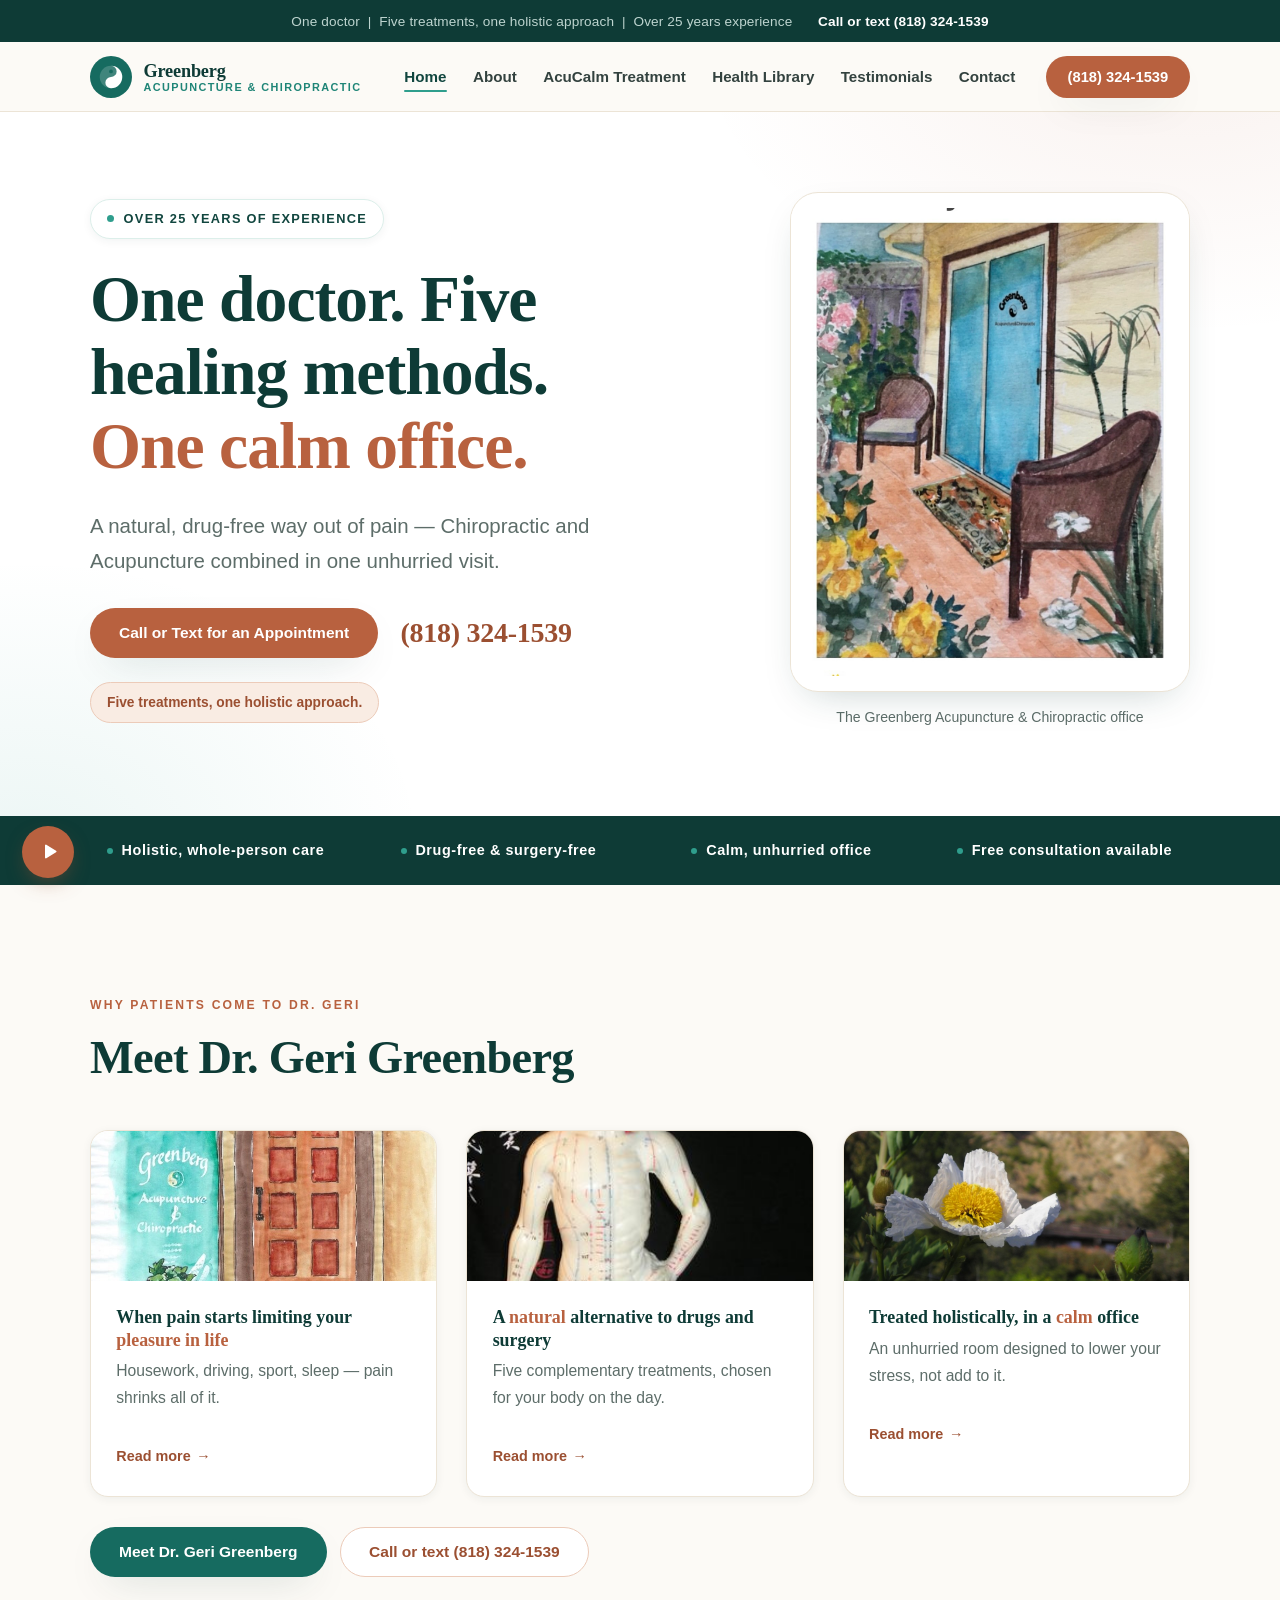
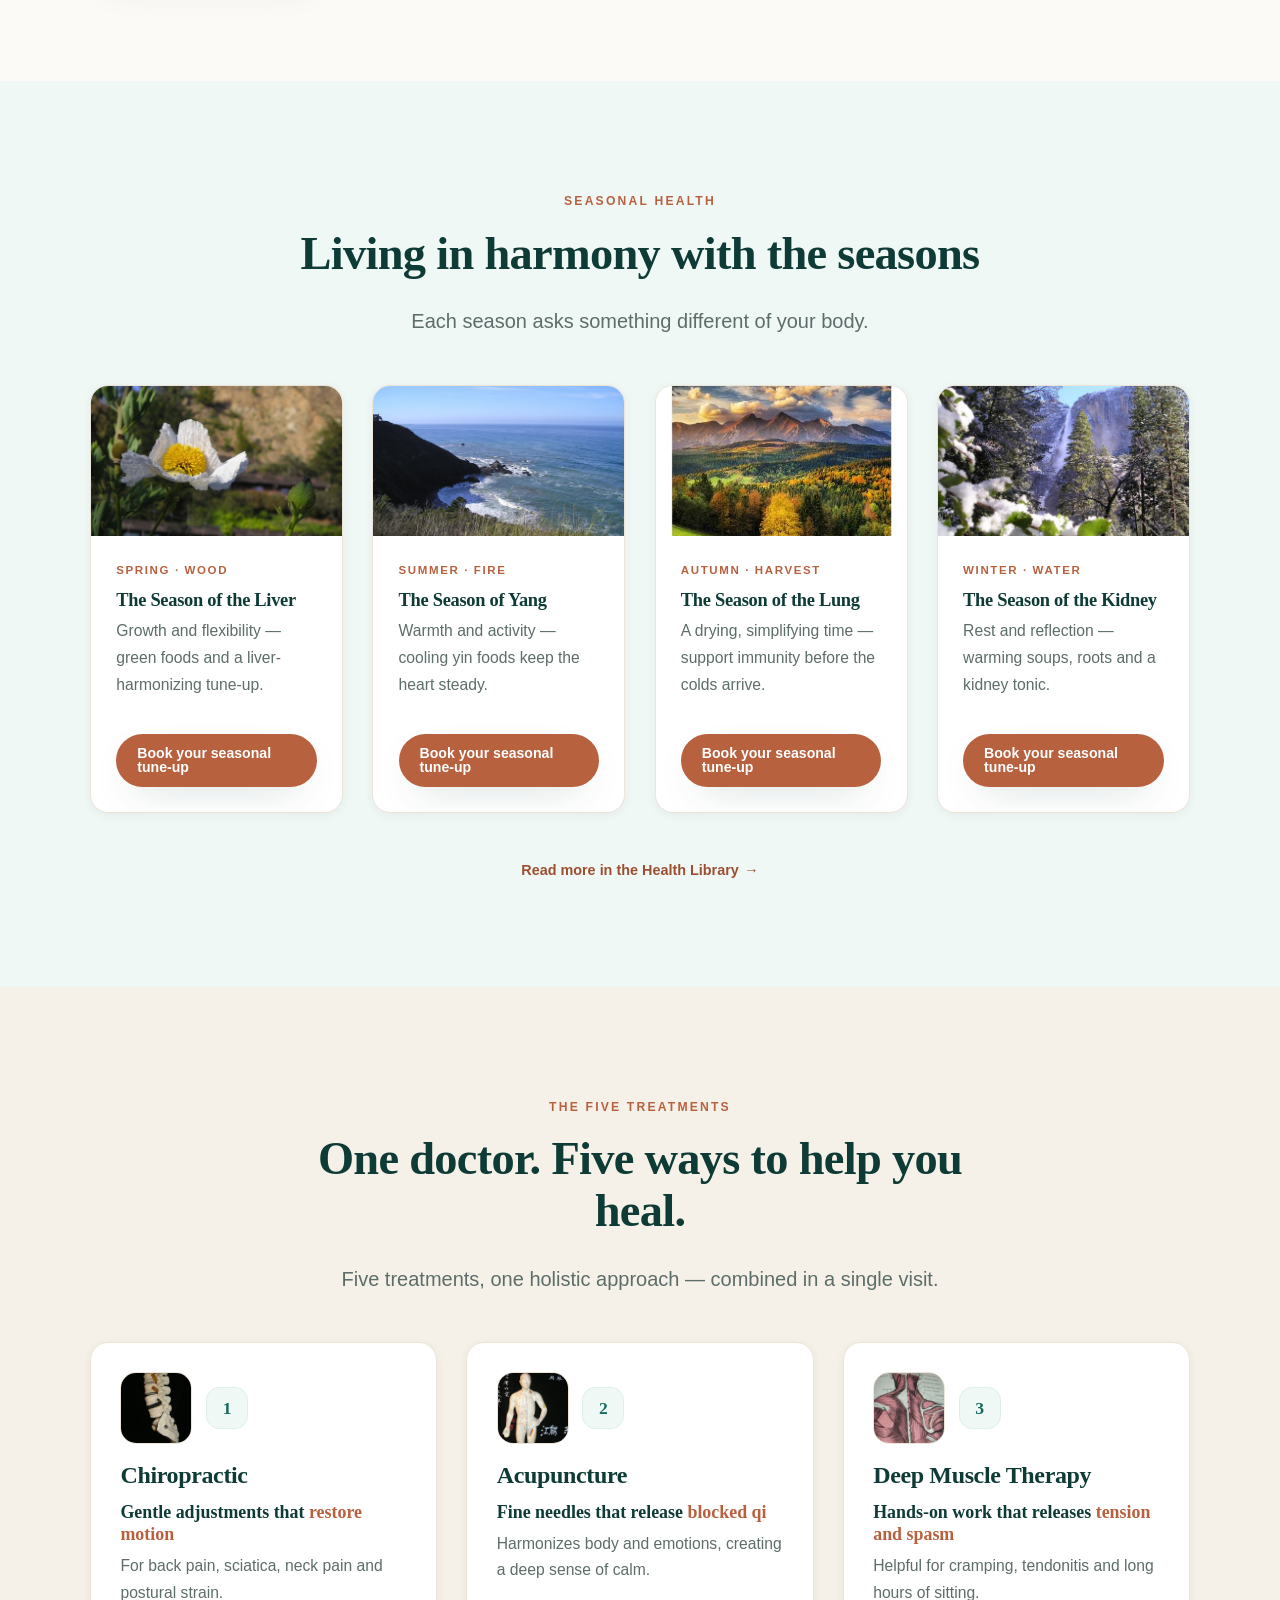
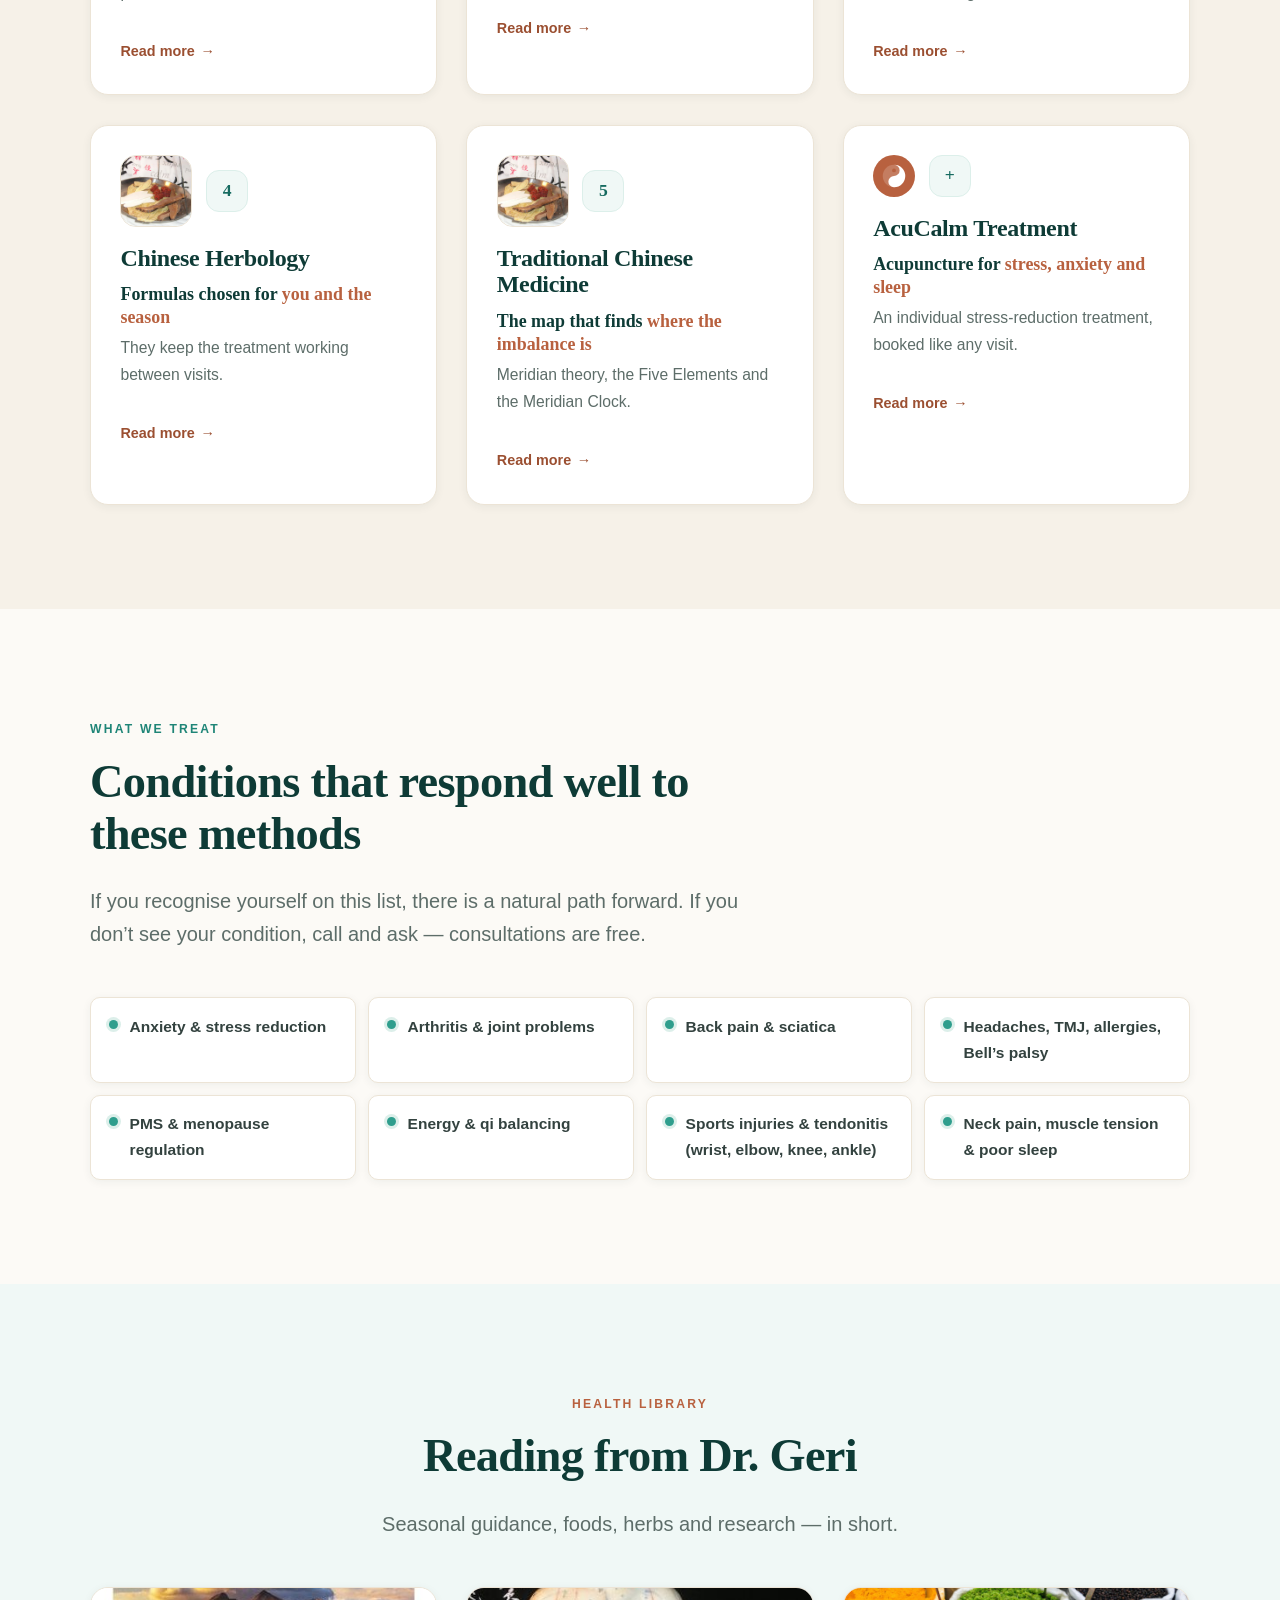
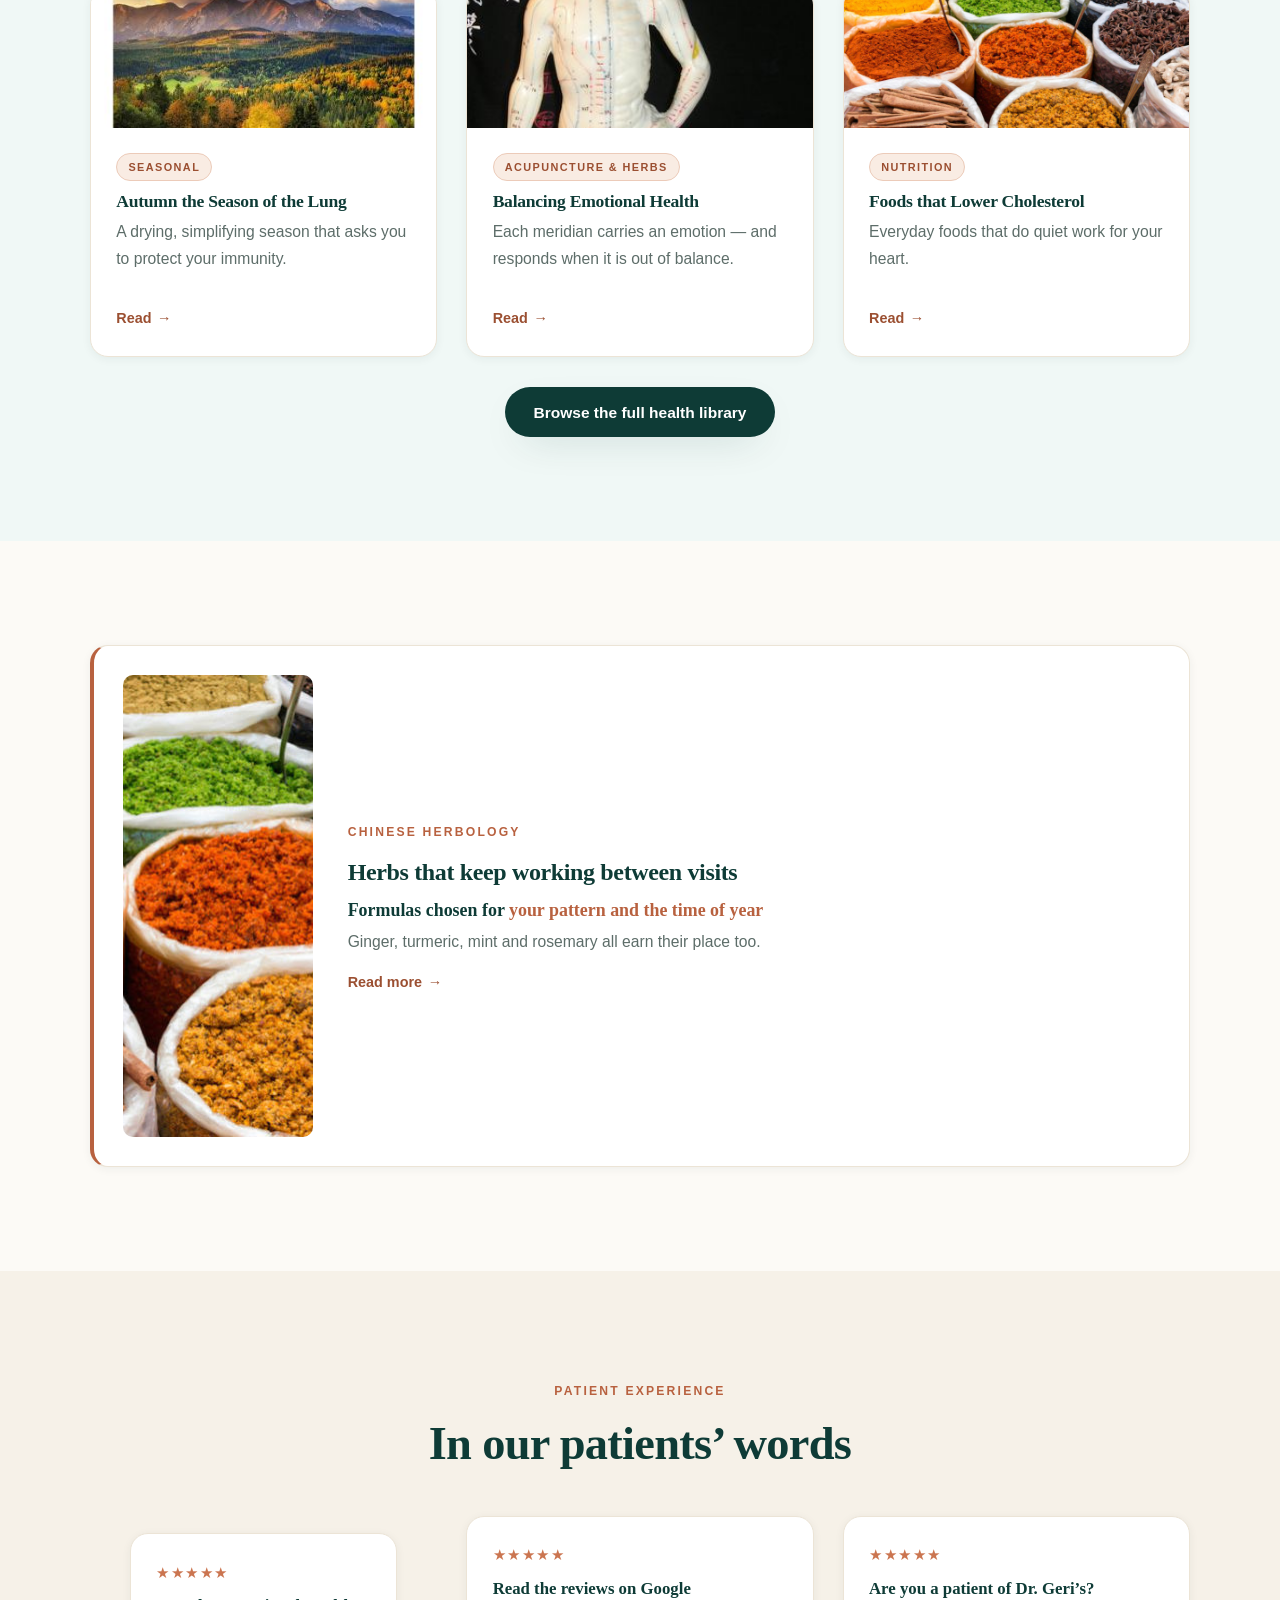
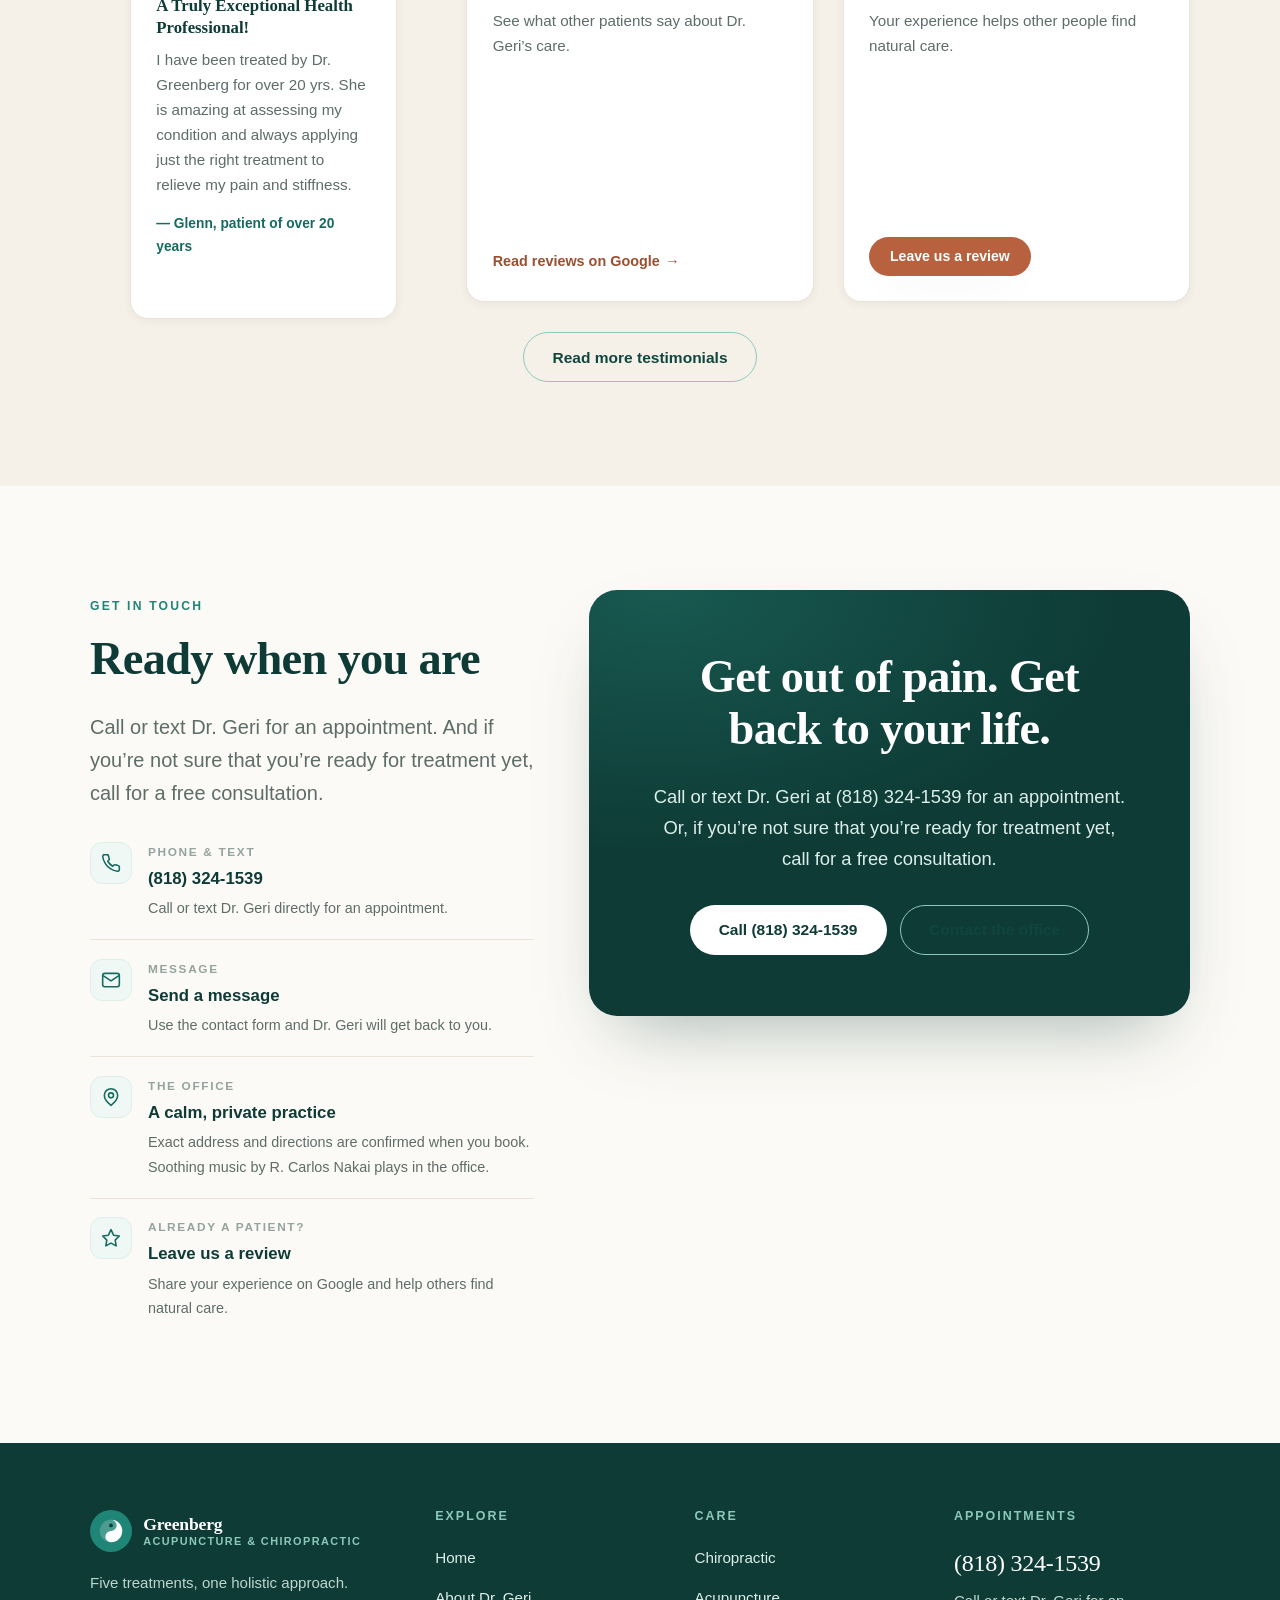
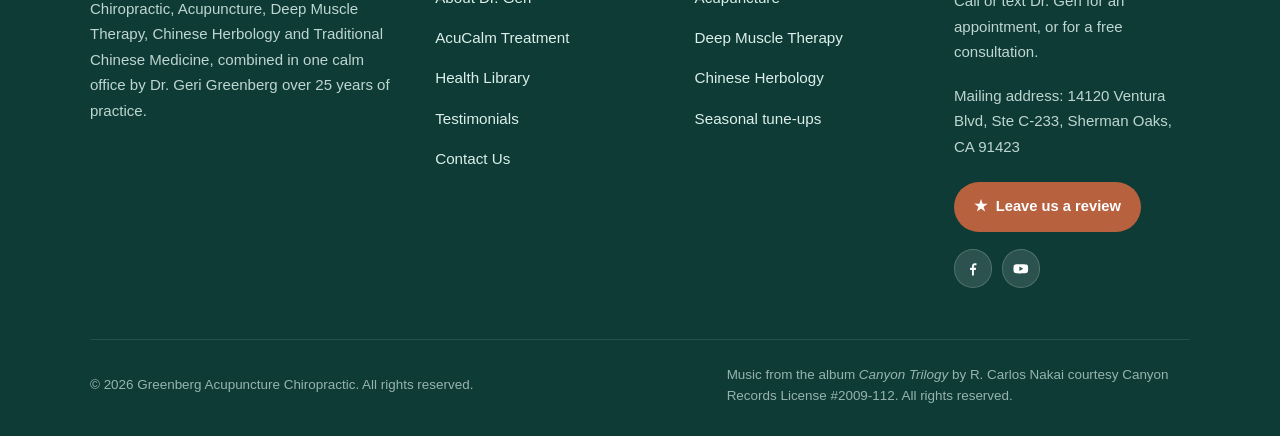
==== index.html @ bf2e4d52 "edit: Make exactly these changes and nothing else. 1. Health Library page and - Health Library: remo" ====
<!DOCTYPE html>
<html lang="en">
<head>
<meta charset="utf-8">
<meta name="viewport" content="width=device-width, initial-scale=1">
<title>Greenberg Acupuncture Chiropractic | Dr. Geri Greenberg — Five Treatments, One Holistic Approach</title>
<meta name="description" content="One doctor. Five healing methods. One calm office. Dr. Geri Greenberg combines Chiropractic, Acupuncture, Deep Muscle Therapy, Chinese Herbology and Traditional Chinese Medicine. Call or text (818) 324-1539.">
<meta name="keywords" content="acupuncture, chiropractic, Chinese herbology, deep muscle therapy, traditional Chinese medicine, back pain, sciatica, stress reduction, Dr. Geri Greenberg">
<meta name="author" content="Greenberg Acupuncture Chiropractic">
<meta name="theme-color" content="#0e3b36">
<link rel="canonical" href="/">
<meta property="og:type" content="website">
<meta property="og:site_name" content="Greenberg Acupuncture Chiropractic">
<meta property="og:title" content="Greenberg Acupuncture Chiropractic | Five Treatments, One Holistic Approach">
<meta property="og:description" content="A natural, holistic path out of pain. Chiropractic, Acupuncture, Deep Muscle Therapy, Chinese Herbology and Traditional Chinese Medicine with Dr. Geri Greenberg.">
<meta property="og:image" content="/images/source/02-image3.jpg">
<meta property="og:url" content="/">
<meta name="twitter:card" content="summary_large_image">
<meta name="twitter:title" content="Greenberg Acupuncture Chiropractic | Five Treatments, One Holistic Approach">
<meta name="twitter:description" content="A natural, holistic path out of pain with Dr. Geri Greenberg. Over 25 years of experience.">
<meta name="twitter:image" content="/images/source/02-image3.jpg">
<link rel="icon" href="/favicon.svg" type="image/svg+xml">
<link rel="apple-touch-icon" href="/favicon.svg">
<link rel="stylesheet" href="/assets/css/styles.css">
<noscript><style>.reveal{opacity:1;transform:none}</style></noscript>
<script type="application/ld+json">
{
  "@context": "https://schema.org",
  "@type": "MedicalBusiness",
  "name": "Greenberg Acupuncture Chiropractic",
  "description": "One doctor. Five healing methods. One calm office. Five treatments, one holistic approach, over 25 years of experience: Chiropractic, Acupuncture, Deep Muscle Therapy, Chinese Herbology and Traditional Chinese Medicine.",
  "url": "/",
  "telephone": "+1-818-324-1539",
  "image": "/images/source/02-image3.jpg",
  "address": {
    "@type": "PostalAddress",
    "name": "Mailing address",
    "streetAddress": "14120 Ventura Blvd, Ste C-233",
    "addressLocality": "Sherman Oaks",
    "addressRegion": "CA",
    "postalCode": "91423",
    "addressCountry": "US"
  },
  "founder": {
    "@type": "Person",
    "name": "Dr. Geri Greenberg"
  },
  "medicalSpecialty": ["Chiropractic", "Acupuncture", "Traditional Chinese Medicine"]
}
</script>
</head>
<body>
<a class="skip-link" href="#main">Skip to main content</a>

<div class="topbar">
  <div class="wrap">
    <span>One doctor &nbsp;|&nbsp; Five treatments, one holistic approach &nbsp;|&nbsp; Over 25 years experience</span>
    <a href="tel:+18183241539">Call or text (818) 324-1539</a>
  </div>
</div>

<header class="site-header">
  <div class="wrap header-inner">
    <a class="brand" href="/">
      <span class="brand__mark" aria-hidden="true">
        <svg viewBox="0 0 64 64" fill="none"><circle cx="32" cy="32" r="30" fill="currentColor" opacity=".18"/><path d="M32 2a30 30 0 0 1 0 60 15 15 0 0 1 0-30 15 15 0 0 0 0-30z" fill="currentColor"/><circle cx="32" cy="17" r="5" fill="#166b60"/><circle cx="32" cy="47" r="5" fill="currentColor"/></svg>
      </span>
      <span class="brand__text">
        <span class="brand__name">Greenberg</span>
        <span class="brand__tag">Acupuncture &amp; Chiropractic</span>
      </span>
    </a>

    <button class="nav-toggle" type="button" aria-expanded="false" aria-controls="site-nav" aria-label="Toggle navigation menu">
      <span></span>
    </button>

    <nav class="nav" id="site-nav" aria-label="Main">
      <ul class="nav__list">
        <li><a href="/" aria-current="page">Home</a></li>
        <li><a href="/about/">About</a></li>
        <li><a href="/acucalm/">AcuCalm Treatment</a></li>
        <li><a href="/health-library/">Health Library</a></li>
        <li><a href="/testimonials/">Testimonials</a></li>
        <li><a href="/contact/">Contact</a></li>
      </ul>
      <a class="btn btn--rust nav__cta" href="tel:+18183241539">(818) 324-1539</a>
    </nav>
  </div>
</header>

<main id="main">

  <!-- ============ HERO ============ -->
  <section class="hero">
    <div class="wrap hero__grid">
      <div class="hero__content">
        <span class="hero__pill">Over 25 years of experience</span>
        <h1 class="hero__title">
          One doctor. Five healing methods.
          <span class="accent">One calm office.</span>
        </h1>
        <p class="hero__lede">
          A natural, drug-free way out of pain &mdash; Chiropractic and Acupuncture combined in
          one unhurried visit.
        </p>
        <div class="hero__actions">
          <a class="btn btn--rust" href="tel:+18183241539">Call or Text for an Appointment</a>
          <a class="hero__phone" href="tel:+18183241539">(818) 324-1539</a>
        </div>
        <p class="hero__tag">Five treatments, one holistic approach.</p>
      </div>

      <figure class="hero__media">
        <div class="hero__frame">
          <img src="/images/source/new-office-watercolor.png"
               alt="Watercolor of the Greenberg Acupuncture &amp; Chiropractic office entrance: a blue sliding door, two wicker chairs and flowers"
               width="680" height="800" fetchpriority="high">
        </div>
        <figcaption class="hero__caption">The Greenberg Acupuncture &amp; Chiropractic office</figcaption>
      </figure>
    </div>
  </section>

  <!-- ============ TRUST STRIP ============ -->
  <div class="strip">
    <div class="wrap">
      <ul class="strip__list">
        <li><span class="strip__dot" aria-hidden="true"></span><strong>Holistic,&nbsp;whole-person care</strong></li>
        <li><span class="strip__dot" aria-hidden="true"></span><strong>Drug-free &amp; surgery-free</strong></li>
        <li><span class="strip__dot" aria-hidden="true"></span><strong>Calm, unhurried office</strong></li>
        <li><span class="strip__dot" aria-hidden="true"></span><strong>Free consultation available</strong></li>
      </ul>
    </div>
  </div>

  <!-- ============ WHY / MEET DR. GERI ============ -->
  <section class="section" id="about">
    <div class="wrap">
      <div class="section-head">
        <span class="eyebrow eyebrow--rust">Why patients come to Dr.&nbsp;Geri</span>
        <h2>Meet Dr. Geri Greenberg</h2>
      </div>

      <div class="grid grid--3">
        <article class="card card--flush reveal">
          <img class="card__img" src="/images/source/02-image3.jpg"
               alt="Illustration of the Greenberg Acupuncture &amp; Chiropractic office entrance"
               width="640" height="800" loading="lazy">
          <div class="card__body">
            <span class="card__lead">When pain starts limiting your <em>pleasure in life</em></span>
            <p>Housework, driving, sport, sleep &mdash; pain shrinks all of it.</p>
            <a class="read-more" href="/about/">Read more</a>
          </div>
        </article>

        <article class="card card--flush reveal">
          <img class="card__img" src="/images/source/treatment-acupuncture.jpg"
               alt="Acupuncture model marked with meridian lines and acupuncture points"
               width="320" height="320" loading="lazy">
          <div class="card__body">
            <span class="card__lead">A <em>natural</em> alternative to drugs and surgery</span>
            <p>Five complementary treatments, chosen for your body on the day.</p>
            <a class="read-more" href="/about/">Read more</a>
          </div>
        </article>

        <article class="card card--flush reveal">
          <img class="card__img" src="/images/source/23-esalen-09-010-1024x768.jpg"
               alt="Quiet wildflower meadow, evoking the calm of Dr. Geri&rsquo;s unhurried office"
               width="1024" height="768" loading="lazy">
          <div class="card__body">
            <span class="card__lead">Treated holistically, in a <em>calm</em> office</span>
            <p>An unhurried room designed to lower your stress, not add to it.</p>
            <a class="read-more" href="/about/">Read more</a>
          </div>
        </article>
      </div>

      <div class="btn-row">
        <a class="btn btn--primary" href="/about/">Meet Dr. Geri Greenberg</a>
        <a class="btn btn--rust-ghost" href="tel:+18183241539">Call or text (818) 324-1539</a>
      </div>
    </div>
  </section>

  <!-- ============ SEASONAL HEALTH ============ -->
  <section class="section section--mint" id="seasonal">
    <div class="wrap">
      <div class="section-head section-head--center">
        <span class="eyebrow eyebrow--rust">Seasonal health</span>
        <h2>Living in harmony with the seasons</h2>
        <p class="lede">Each season asks something different of your body.</p>
      </div>

      <div class="grid grid--seasons">
        <article class="card card--flush season-card reveal">
          <img class="card__img" src="/images/source/23-esalen-09-010-1024x768.jpg"
               alt="Spring wildflower in bloom, representing the Wood element and liver meridian"
               width="1024" height="768" loading="lazy">
          <div class="card__body">
            <span class="season-tag">Spring &middot; Wood</span>
            <h3>The Season of the Liver</h3>
            <p>Growth and flexibility &mdash; green foods and a liver-harmonizing tune-up.</p>
            <a class="btn btn--rust btn--sm" href="tel:+18183241539">Book your seasonal tune-up</a>
          </div>
        </article>

        <article class="card card--flush season-card reveal">
          <img class="card__img" src="/images/source/15-p3180022-1024x768.jpg"
               alt="Sunlit Pacific coastline and cove, representing the Fire element and summer yang season"
               width="1024" height="768" loading="lazy">
          <div class="card__body">
            <span class="season-tag">Summer &middot; Fire</span>
            <h3>The Season of Yang</h3>
            <p>Warmth and activity &mdash; cooling yin foods keep the heart steady.</p>
            <a class="btn btn--rust btn--sm" href="tel:+18183241539">Book your seasonal tune-up</a>
          </div>
        </article>

        <article class="card card--flush season-card reveal">
          <img class="card__img" src="/images/source/05-autumn-pic.jpg"
               alt="Autumn hillside with golden trees below a mountain range, representing the Metal element and lung meridian"
               width="403" height="480" loading="lazy">
          <div class="card__body">
            <span class="season-tag">Autumn &middot; Harvest</span>
            <h3>The Season of the Lung</h3>
            <p>A drying, simplifying time &mdash; support immunity before the colds arrive.</p>
            <a class="btn btn--rust btn--sm" href="tel:+18183241539">Book your seasonal tune-up</a>
          </div>
        </article>

        <article class="card card--flush season-card reveal">
          <img class="card__img" src="/images/source/33-p1011155-1024x768.jpg"
               alt="Snow-covered pines and a winter waterfall, representing the Water element and kidney meridian"
               width="1024" height="768" loading="lazy">
          <div class="card__body">
            <span class="season-tag">Winter &middot; Water</span>
            <h3>The Season of the Kidney</h3>
            <p>Rest and reflection &mdash; warming soups, roots and a kidney tonic.</p>
            <a class="btn btn--rust btn--sm" href="tel:+18183241539">Book your seasonal tune-up</a>
          </div>
        </article>
      </div>

      <div class="btn-row btn-row--center">
        <a class="read-more" href="/health-library/?category=seasonal">Read more in the Health Library</a>
      </div>
    </div>
  </section>

  <!-- ============ SERVICES ============ -->
  <section class="section section--sand" id="services">
    <div class="wrap">
      <div class="section-head section-head--center">
        <span class="eyebrow eyebrow--rust">The five treatments</span>
        <h2>One doctor. Five ways to help you heal.</h2>
        <p class="lede">Five treatments, one holistic approach &mdash; combined in a single visit.</p>
      </div>

      <div class="grid grid--3">
        <article class="card reveal">
          <div class="card__top">
            <img class="card__thumb" src="/images/source/treatment-chiropractic.jpg"
                 alt="Model of the lumbar spine showing vertebrae and discs, used in Dr. Geri&rsquo;s chiropractic care"
                 width="320" height="320" loading="lazy">
            <span class="card__num" aria-hidden="true">1</span>
          </div>
          <h3>Chiropractic</h3>
          <span class="card__lead">Gentle adjustments that <em>restore motion</em></span>
          <p>For back pain, sciatica, neck pain and postural strain.</p>
          <a class="read-more" href="/about/">Read more</a>
        </article>

        <article class="card reveal">
          <div class="card__top">
            <img class="card__thumb" src="/images/source/treatment-acupuncture.jpg"
                 alt="Acupuncture model marked with meridian lines and acupuncture points"
                 width="320" height="320" loading="lazy">
            <span class="card__num" aria-hidden="true">2</span>
          </div>
          <h3>Acupuncture</h3>
          <span class="card__lead">Fine needles that release <em>blocked qi</em></span>
          <p>Harmonizes body and emotions, creating a deep sense of calm.</p>
          <a class="read-more" href="/about/">Read more</a>
        </article>

        <article class="card reveal">
          <div class="card__top">
            <img class="card__thumb" src="/images/source/treatment-deep-muscle-therapy.jpg"
                 alt="Anatomical chart of the trapezius and upper back muscles worked on in acupressure and deep muscle therapy"
                 width="320" height="320" loading="lazy">
            <span class="card__num" aria-hidden="true">3</span>
          </div>
          <h3>Deep Muscle Therapy</h3>
          <span class="card__lead">Hands-on work that releases <em>tension and spasm</em></span>
          <p>Helpful for cramping, tendonitis and long hours of sitting.</p>
          <a class="read-more" href="/about/">Read more</a>
        </article>

        <article class="card reveal">
          <div class="card__top">
            <img class="card__thumb" src="/images/source/treatment-chinese-medicine-herbology.jpg"
                 alt="Dried Chinese herbs and berries weighed on a brass scale pan for a herbal formula"
                 width="320" height="320" loading="lazy">
            <span class="card__num" aria-hidden="true">4</span>
          </div>
          <h3>Chinese Herbology</h3>
          <span class="card__lead">Formulas chosen for <em>you and the season</em></span>
          <p>They keep the treatment working between visits.</p>
          <a class="read-more" href="/about/">Read more</a>
        </article>

        <article class="card reveal">
          <div class="card__top">
            <img class="card__thumb" src="/images/source/treatment-chinese-medicine-herbology.jpg"
                 alt="Dried Chinese herbs and berries on a brass scale pan, used in Traditional Chinese Medicine"
                 width="320" height="320" loading="lazy">
            <span class="card__num" aria-hidden="true">5</span>
          </div>
          <h3>Traditional Chinese Medicine</h3>
          <span class="card__lead">The map that finds <em>where the imbalance is</em></span>
          <p>Meridian theory, the Five Elements and the Meridian Clock.</p>
          <a class="read-more" href="/about/">Read more</a>
        </article>

        <article class="card reveal">
          <div class="card__top">
            <span class="brand__mark" aria-hidden="true" style="background:var(--rust-600);">
              <svg viewBox="0 0 64 64" fill="none"><circle cx="32" cy="32" r="30" fill="currentColor" opacity=".18"/><path d="M32 2a30 30 0 0 1 0 60 15 15 0 0 1 0-30 15 15 0 0 0 0-30z" fill="currentColor"/><circle cx="32" cy="17" r="5" fill="#b8613f"/><circle cx="32" cy="47" r="5" fill="currentColor"/></svg>
            </span>
            <span class="card__num" aria-hidden="true">+</span>
          </div>
          <h3>AcuCalm Treatment</h3>
          <span class="card__lead">Acupuncture for <em>stress, anxiety and sleep</em></span>
          <p>An individual stress-reduction treatment, booked like any visit.</p>
          <a class="read-more" href="/acucalm/">Read more</a>
        </article>
      </div>
    </div>
  </section>

  <!-- ============ CONDITIONS ============ -->
  <section class="section" id="conditions">
    <div class="wrap">
      <div class="section-head">
        <span class="eyebrow">What we treat</span>
        <h2>Conditions that respond well to these methods</h2>
        <p class="lede">
          If you recognise yourself on this list, there is a natural path forward. If you don&rsquo;t
          see your condition, call and ask &mdash; consultations are free.
        </p>
      </div>

      <ul class="chips reveal">
        <li>Anxiety &amp; stress reduction</li>
        <li>Arthritis &amp; joint problems</li>
        <li>Back pain &amp; sciatica</li>
        <li>Headaches, TMJ, allergies, Bell&rsquo;s palsy</li>
        <li>PMS &amp; menopause regulation</li>
        <li>Energy &amp; qi balancing</li>
        <li>Sports injuries &amp; tendonitis (wrist, elbow, knee, ankle)</li>
        <li>Neck pain, muscle tension &amp; poor sleep</li>
      </ul>
    </div>
  </section>

  <!-- ============ HEALTH LIBRARY PREVIEW ============ -->
  <section class="section section--mint" id="health-library">
    <div class="wrap">
      <div class="section-head section-head--center">
        <span class="eyebrow eyebrow--rust">Health Library</span>
        <h2>Reading from Dr. Geri</h2>
        <p class="lede">Seasonal guidance, foods, herbs and research &mdash; in short.</p>
      </div>

      <div class="grid lib-grid">
        <article class="card card--flush lib-card reveal">
          <img class="card__img" src="/images/source/05-autumn-pic.jpg"
               alt="Autumn hillside with golden trees, illustrating the lung season article"
               width="403" height="480" loading="lazy">
          <div class="card__body">
            <span class="lib-tag">Seasonal</span>
            <h3>Autumn the Season of the Lung</h3>
            <p>A drying, simplifying season that asks you to protect your immunity.</p>
            <div class="lib-card__foot">
              <a class="read-more" style="margin-top:0;"
                 href="/health-library/#autumn-the-season-of-the-lung">Read</a>
            </div>
          </div>
        </article>

        <article class="card card--flush lib-card reveal">
          <img class="card__img" src="/images/source/treatment-acupuncture.jpg"
               alt="Acupuncture model marked with meridian lines and points"
               width="320" height="320" loading="lazy">
          <div class="card__body">
            <span class="lib-tag">Acupuncture &amp; herbs</span>
            <h3>Balancing Emotional Health</h3>
            <p>Each meridian carries an emotion &mdash; and responds when it is out of balance.</p>
            <div class="lib-card__foot">
              <a class="read-more" style="margin-top:0;"
                 href="/health-library/#balancing-emotional-health">Read</a>
            </div>
          </div>
        </article>

        <article class="card card--flush lib-card reveal">
          <img class="card__img" src="/images/source/30-16-herbs-spices.jpg"
               alt="Open sacks of turmeric, cinnamon, star anise and other herbs and spices"
               width="770" height="462" loading="lazy">
          <div class="card__body">
            <span class="lib-tag">Nutrition</span>
            <h3>Foods that Lower Cholesterol</h3>
            <p>Everyday foods that do quiet work for your heart.</p>
            <div class="lib-card__foot">
              <a class="read-more" style="margin-top:0;"
                 href="/health-library/#foods-that-lower-cholesterol">Read</a>
            </div>
          </div>
        </article>
      </div>

      <div class="btn-row btn-row--center">
        <a class="btn btn--deep" href="/health-library/">Browse the full health library</a>
      </div>
    </div>
  </section>

  <!-- ============ HERBOLOGY FEATURE ============ -->
  <section class="section">
    <div class="wrap">
      <div class="media-row reveal">
        <img class="media-row__img" src="/images/source/30-16-herbs-spices.jpg"
             alt="Open sacks of turmeric, cinnamon, star anise and other herbs and spices used in Chinese herbal formulas"
             width="770" height="462" loading="lazy">
        <div>
          <span class="eyebrow eyebrow--rust">Chinese Herbology</span>
          <h3>Herbs that keep working between visits</h3>
          <span class="card__lead">Formulas chosen for <em>your pattern and the time of year</em></span>
          <p>Ginger, turmeric, mint and rosemary all earn their place too.</p>
          <a class="read-more" href="/about/">Read more</a>
        </div>
      </div>
    </div>
  </section>

  <!-- ============ TESTIMONIAL ============ -->
  <section class="section section--sand" id="testimonial">
    <div class="wrap">
      <div class="section-head section-head--center">
        <span class="eyebrow eyebrow--rust">Patient experience</span>
        <h2>In our patients&rsquo; words</h2>
      </div>

      <div class="grid grid--3">
        <figure class="review-card reveal">
          <div class="review-card__stars" aria-label="Five star review">★★★★★</div>
          <p class="review-card__title">A Truly Exceptional Health Professional!</p>
          <blockquote>
            <p>
              I have been treated by Dr. Greenberg for over 20 yrs. She is amazing at assessing my
              condition and always applying just the right treatment to relieve my pain and stiffness.
            </p>
          </blockquote>
          <figcaption class="review-card__cite">&mdash; Glenn, patient of over 20 years</figcaption>
        </figure>

        <div class="review-card reveal">
          <div class="review-card__stars" aria-hidden="true">★★★★★</div>
          <p class="review-card__title">Read the reviews on Google</p>
          <p style="font-size:.95rem;color:var(--ink-500);">
            See what other patients say about Dr. Geri&rsquo;s care.
          </p>
          <p style="margin-top:auto;padding-top:1rem;">
            <a class="read-more" style="margin-top:0;"
               href="https://www.google.com/maps/search/?api=1&amp;query=Greenberg+Acupuncture+%26+Chiropractic+Sherman+Oaks+CA"
               target="_blank" rel="noopener">Read reviews on Google</a>
          </p>
        </div>

        <div class="review-card reveal">
          <div class="review-card__stars" aria-hidden="true">★★★★★</div>
          <p class="review-card__title">Are you a patient of Dr. Geri&rsquo;s?</p>
          <p style="font-size:.95rem;color:var(--ink-500);">
            Your experience helps other people find natural care.
          </p>
          <p style="margin-top:auto;padding-top:1rem;">
            <a class="btn btn--rust btn--sm"
               href="https://www.google.com/maps/search/?api=1&amp;query=Greenberg+Acupuncture+%26+Chiropractic+Sherman+Oaks+CA"
               target="_blank" rel="noopener">Leave us a review</a>
          </p>
        </div>
      </div>

      <div class="btn-row btn-row--center">
        <a class="btn btn--ghost" href="/testimonials/">Read more testimonials</a>
      </div>
    </div>
  </section>

  <!-- ============ CONTACT / CTA ============ -->
  <section class="section" id="contact">
    <div class="wrap">
      <div class="contact-grid">
        <div class="reveal">
          <span class="eyebrow">Get in touch</span>
          <h2>Ready when you are</h2>
          <p class="lede">
            Call or text Dr. Geri for an appointment. And if you&rsquo;re not sure that you&rsquo;re
            ready for treatment yet, call for a free consultation.
          </p>

          <ul class="info-list" style="margin-top:2rem;">
            <li>
              <span class="info-list__icon" aria-hidden="true">
                <svg viewBox="0 0 24 24" fill="none" stroke="currentColor" stroke-width="1.9" stroke-linecap="round" stroke-linejoin="round"><path d="M22 16.9v3a2 2 0 0 1-2.2 2 19.8 19.8 0 0 1-8.6-3.1 19.5 19.5 0 0 1-6-6A19.8 19.8 0 0 1 2.1 4.2 2 2 0 0 1 4.1 2h3a2 2 0 0 1 2 1.7c.1 1 .4 1.9.7 2.8a2 2 0 0 1-.5 2.1L8.1 9.9a16 16 0 0 0 6 6l1.3-1.3a2 2 0 0 1 2.1-.4c.9.3 1.8.6 2.8.7a2 2 0 0 1 1.7 2z"/></svg>
              </span>
              <div>
                <div class="info-list__label">Phone &amp; text</div>
                <div class="info-list__value"><a href="tel:+18183241539">(818) 324-1539</a></div>
                <div class="info-list__note">Call or text Dr. Geri directly for an appointment.</div>
              </div>
            </li>
            <li>
              <span class="info-list__icon" aria-hidden="true">
                <svg viewBox="0 0 24 24" fill="none" stroke="currentColor" stroke-width="1.9" stroke-linecap="round" stroke-linejoin="round"><rect x="2" y="4" width="20" height="16" rx="2.5"/><path d="m3 7 9 6 9-6"/></svg>
              </span>
              <div>
                <div class="info-list__label">Message</div>
                <div class="info-list__value"><a href="/contact/">Send a message</a></div>
                <div class="info-list__note">Use the contact form and Dr. Geri will get back to you.</div>
              </div>
            </li>
            <li>
              <span class="info-list__icon" aria-hidden="true">
                <svg viewBox="0 0 24 24" fill="none" stroke="currentColor" stroke-width="1.9" stroke-linecap="round" stroke-linejoin="round"><path d="M20 10c0 6-8 12-8 12s-8-6-8-12a8 8 0 0 1 16 0z"/><circle cx="12" cy="10" r="3"/></svg>
              </span>
              <div>
                <div class="info-list__label">The office</div>
                <div class="info-list__value">A calm, private practice</div>
                <div class="info-list__note">Exact address and directions are confirmed when you book. Soothing music by R. Carlos Nakai plays in the office.</div>
              </div>
            </li>
            <li>
              <span class="info-list__icon" aria-hidden="true">
                <svg viewBox="0 0 24 24" fill="none" stroke="currentColor" stroke-width="1.9" stroke-linecap="round" stroke-linejoin="round"><polygon points="12 2 15.1 8.6 22 9.6 17 14.5 18.2 21.5 12 18.2 5.8 21.5 7 14.5 2 9.6 8.9 8.6 12 2"/></svg>
              </span>
              <div>
                <div class="info-list__label">Already a patient?</div>
                <div class="info-list__value">
                  <a href="https://www.google.com/maps/search/?api=1&amp;query=Greenberg+Acupuncture+%26+Chiropractic+Sherman+Oaks+CA"
                     target="_blank" rel="noopener">Leave us a review</a>
                </div>
                <div class="info-list__note">Share your experience on Google and help others find natural care.</div>
              </div>
            </li>
          </ul>
        </div>

        <div class="reveal">
          <div class="cta-band">
            <h2>Get out of pain. Get back to your life.</h2>
            <p>
              Call or text Dr. Geri at (818) 324-1539 for an appointment. Or, if you&rsquo;re not sure
              that you&rsquo;re ready for treatment yet, call for a free consultation.
            </p>
            <div class="btn-row btn-row--center">
              <a class="btn btn--light" href="tel:+18183241539">Call (818) 324-1539</a>
              <a class="btn btn--ghost" href="/contact/">Contact the office</a>
            </div>
          </div>
        </div>
      </div>
    </div>
  </section>

</main>

<footer class="site-footer">
  <div class="wrap">
    <div class="footer-grid">
      <div>
        <a class="footer-brand" href="/">
          <span class="brand__mark" aria-hidden="true">
            <svg viewBox="0 0 64 64" fill="none"><circle cx="32" cy="32" r="30" fill="currentColor" opacity=".2"/><path d="M32 2a30 30 0 0 1 0 60 15 15 0 0 1 0-30 15 15 0 0 0 0-30z" fill="currentColor"/><circle cx="32" cy="17" r="5" fill="#0e3b36"/><circle cx="32" cy="47" r="5" fill="currentColor"/></svg>
          </span>
          <span class="brand__text">
            <span class="brand__name">Greenberg</span>
            <span class="brand__tag">Acupuncture &amp; Chiropractic</span>
          </span>
        </a>
        <p>
          Five treatments, one holistic approach. Chiropractic, Acupuncture, Deep Muscle Therapy,
          Chinese Herbology and Traditional Chinese Medicine, combined in one calm office by
          Dr. Geri Greenberg over 25 years of practice.
        </p>
      </div>

      <div>
        <h4>Explore</h4>
        <ul>
          <li><a href="/">Home</a></li>
          <li><a href="/about/">About Dr. Geri</a></li>
          <li><a href="/acucalm/">AcuCalm Treatment</a></li>
          <li><a href="/health-library/">Health Library</a></li>
          <li><a href="/testimonials/">Testimonials</a></li>
          <li><a href="/contact/">Contact Us</a></li>
        </ul>
      </div>

      <div>
        <h4>Care</h4>
        <ul>
          <li><a href="/#services">Chiropractic</a></li>
          <li><a href="/#services">Acupuncture</a></li>
          <li><a href="/#services">Deep Muscle Therapy</a></li>
          <li><a href="/#services">Chinese Herbology</a></li>
          <li><a href="/#seasonal">Seasonal tune-ups</a></li>
        </ul>
      </div>

      <div>
        <h4>Appointments</h4>
        <a class="footer-phone" href="tel:+18183241539">(818) 324-1539</a>
        <p style="margin-bottom:1.1rem;">Call or text Dr. Geri for an appointment, or for a free consultation.</p>
        <p style="margin-bottom:1.1rem;">Mailing address: 14120 Ventura Blvd, Ste C-233, Sherman Oaks, CA 91423</p>
        <a class="footer-review" href="https://www.google.com/maps/search/?api=1&amp;query=Greenberg+Acupuncture+%26+Chiropractic+Sherman+Oaks+CA"
           target="_blank" rel="noopener">
          <span aria-hidden="true">★</span> Leave us a review
        </a>
        <div class="footer-social">
          <a href="https://www.facebook.com/AcuChiroBalance/" target="_blank" rel="noopener"
             aria-label="Greenberg Acupuncture &amp; Chiropractic on Facebook" title="Facebook">
            <svg viewBox="0 0 24 24" aria-hidden="true"><path d="M13.5 21v-7.5h2.6l.4-3h-3V8.6c0-.87.24-1.46 1.49-1.46H17V4.44c-.28-.04-1.2-.12-2.27-.12-2.25 0-3.79 1.37-3.79 3.89V10.5H8.3v3h2.64V21z"/></svg>
          </a>
          <a href="https://www.youtube.com/watch?v=cxCsjGUCjfk" target="_blank" rel="noopener"
             aria-label="Greenberg Acupuncture &amp; Chiropractic on YouTube" title="YouTube">
            <svg viewBox="0 0 24 24" aria-hidden="true"><path d="M21.6 7.9a2.5 2.5 0 0 0-1.76-1.77C18.25 5.7 12 5.7 12 5.7s-6.25 0-7.84.43A2.5 2.5 0 0 0 2.4 7.9C2 9.5 2 12 2 12s0 2.5.4 4.1a2.5 2.5 0 0 0 1.76 1.77C5.75 18.3 12 18.3 12 18.3s6.25 0 7.84-.43a2.5 2.5 0 0 0 1.76-1.77C22 14.5 22 12 22 12s0-2.5-.4-4.1zM10.1 15.02V8.98L15.3 12z"/></svg>
          </a>
        </div>
      </div>
    </div>

    <div class="footer-bottom">
      <p>&copy; <span data-year>2026</span> Greenberg Acupuncture Chiropractic. All rights reserved.</p>
      <p class="footer-credit">
        Music from the album <em>Canyon Trilogy</em> by R. Carlos Nakai courtesy Canyon Records
        License #2009-112. All rights reserved.
      </p>
    </div>
  </div>
</footer>

<!-- Background music: her own recording, looped quietly. Autoplay is attempted and
     usually blocked by the browser; the fixed button always lets visitors choose. -->
<audio id="site-music" src="/audio/canyon-trilogy.mp3" loop preload="none"></audio>
<button class="music-toggle" type="button" id="music-toggle"
        aria-pressed="false" aria-label="Play background music">
  <svg class="music-toggle__play" viewBox="0 0 24 24" fill="currentColor" aria-hidden="true"><path d="M8 5.1v13.8a1 1 0 0 0 1.52.86l11.1-6.9a1 1 0 0 0 0-1.72L9.52 4.24A1 1 0 0 0 8 5.1z"/></svg>
  <svg class="music-toggle__pause" viewBox="0 0 24 24" fill="currentColor" aria-hidden="true"><path d="M7 4h3.4v16H7zM13.6 4H17v16h-3.4z"/></svg>
</button>

<script src="/assets/js/main.js" defer></script>
<script src="https://vision.leadrai.com/widget/loader.js" data-lv-widget data-kind="chatbot" data-widget="5cbfffac-97bb-4769-b010-7d2a592ea001" async></script>
<script src="https://vision.leadrai.com/widget/loader.js" data-lv-widget data-kind="voice" data-widget="979eb343-d17d-45ad-994c-a1e0a3f30cf5" async></script>
<script defer src="https://static.cloudflareinsights.com/beacon.min.js" data-cf-beacon='{"token": "0a932598fc5b4cc9baf156d875620bd1"}'></script>
<script defer data-lv-track src="https://vision.leadrai.com/api/forms/b78ef18f1285d5ef5211ee31410e65e0/t.js"></script>
</body>
</html>
---- assets/css/styles.css ----
/* =========================================================
   Greenberg Acupuncture Chiropractic
   Design system — jade, sand, ink
   ========================================================= */

:root {
  --jade-900: #0e3b36;
  --jade-800: #11463f;
  --jade-700: #166b60;
  --jade-600: #1f8577;
  --jade-500: #2f9e8d;
  --jade-300: #8cc9bd;
  --jade-100: #dcefea;
  --jade-050: #f0f8f6;

  /* rust / terracotta accent */
  --rust-700: #9b4f31;
  --rust-600: #b8613f;
  --rust-500: #cb7550;
  --rust-200: #eccbb9;
  --rust-100: #f9ece3;

  --clay-600: var(--rust-600);
  --clay-500: var(--rust-500);
  --clay-100: var(--rust-100);

  --sand-050: #fcfaf6;
  --sand-100: #f6f1e8;
  --sand-200: #ece4d6;

  --ink-900: #16211f;
  --ink-700: #33423f;
  --ink-500: #5d6d69;
  --ink-300: #93a39f;

  --white: #ffffff;

  --radius-sm: 10px;
  --radius: 18px;
  --radius-lg: 28px;
  --radius-pill: 999px;

  --shadow-sm: 0 2px 10px rgba(14, 59, 54, .06);
  --shadow: 0 14px 40px -18px rgba(14, 59, 54, .28);
  --shadow-lg: 0 34px 70px -30px rgba(14, 59, 54, .38);

  --maxw: 1180px;
  --gutter: clamp(1.1rem, 4vw, 2.5rem);

  --font-display: "Iowan Old Style", "Palatino Linotype", Palatino, "Book Antiqua", Georgia, "Times New Roman", serif;
  --font-body: -apple-system, BlinkMacSystemFont, "Segoe UI", Roboto, "Helvetica Neue", Arial, "Noto Sans", sans-serif;
}

/* ---------------- Base ---------------- */

*,
*::before,
*::after { box-sizing: border-box; }

html {
  scroll-behavior: smooth;
  scroll-padding-top: 90px;
  -webkit-text-size-adjust: 100%;
}

body {
  margin: 0;
  font-family: var(--font-body);
  font-size: clamp(1rem, .97rem + .18vw, 1.08rem);
  line-height: 1.7;
  color: var(--ink-700);
  background: var(--sand-050);
  -webkit-font-smoothing: antialiased;
}

h1, h2, h3, h4 {
  font-family: var(--font-display);
  color: var(--jade-900);
  line-height: 1.12;
  letter-spacing: -.015em;
  margin: 0 0 .55em;
  font-weight: 600;
}

h1 { font-size: clamp(2.3rem, 1.5rem + 3.6vw, 4.1rem); }
h2 { font-size: clamp(1.85rem, 1.3rem + 2.2vw, 2.9rem); }
h3 { font-size: clamp(1.2rem, 1.06rem + .6vw, 1.5rem); }
h4 { font-size: 1.07rem; }

p { margin: 0 0 1.15em; }
p:last-child { margin-bottom: 0; }

a { color: var(--jade-700); text-decoration-thickness: 1px; text-underline-offset: 3px; }
a:hover { color: var(--jade-600); }

img { max-width: 100%; display: block; }

ul, ol { margin: 0 0 1.15em; padding-left: 1.2em; }
li { margin-bottom: .45em; }

strong { color: var(--jade-900); font-weight: 650; }

hr {
  border: 0;
  border-top: 1px solid var(--sand-200);
  margin: 2.5rem 0;
}

:focus-visible {
  outline: 3px solid var(--jade-500);
  outline-offset: 3px;
  border-radius: 4px;
}

.skip-link {
  position: absolute;
  left: -9999px;
  top: 0;
  background: var(--jade-900);
  color: var(--white);
  padding: .8rem 1.2rem;
  z-index: 200;
  border-radius: 0 0 var(--radius-sm) 0;
}
.skip-link:focus { left: 0; color: var(--white); }

/* ---------------- Layout helpers ---------------- */

.wrap {
  width: 100%;
  max-width: var(--maxw);
  margin-inline: auto;
  padding-inline: var(--gutter);
}

.wrap--narrow { max-width: 820px; }

section { position: relative; }

.section {
  padding-block: clamp(3.4rem, 2rem + 6vw, 6.5rem);
}

.section--tight { padding-block: clamp(2.6rem, 1.6rem + 4vw, 4.6rem); }

.section--sand { background: var(--sand-100); }
.section--mint { background: var(--jade-050); }
.section--dark {
  background: var(--jade-900);
  color: var(--jade-100);
}
.section--dark h2,
.section--dark h3 { color: var(--white); }
.section--dark a { color: var(--jade-300); }

.section-head {
  max-width: 680px;
  margin-bottom: clamp(2rem, 1.3rem + 2vw, 3.2rem);
}
.section-head--center {
  margin-inline: auto;
  text-align: center;
}

.eyebrow {
  display: inline-block;
  font-family: var(--font-body);
  font-size: .76rem;
  font-weight: 700;
  letter-spacing: .18em;
  text-transform: uppercase;
  color: var(--jade-600);
  margin-bottom: 1rem;
}
.section--dark .eyebrow { color: var(--jade-300); }
.eyebrow--rust { color: var(--rust-600); }

.lede {
  font-size: clamp(1.07rem, 1rem + .4vw, 1.25rem);
  color: var(--ink-500);
  line-height: 1.65;
}
.section--dark .lede { color: var(--jade-100); opacity: .9; }

/* ---------------- Buttons ---------------- */

.btn {
  display: inline-flex;
  align-items: center;
  justify-content: center;
  gap: .55rem;
  font-family: var(--font-body);
  font-size: .97rem;
  font-weight: 650;
  line-height: 1;
  padding: 1.02rem 1.75rem;
  border-radius: var(--radius-pill);
  border: 1.5px solid transparent;
  text-decoration: none;
  cursor: pointer;
  transition: transform .18s ease, box-shadow .18s ease, background-color .18s ease, color .18s ease, border-color .18s ease;
}
.btn:hover { transform: translateY(-2px); }
.btn:active { transform: translateY(0); }

.btn--primary {
  background: var(--jade-700);
  color: var(--white);
  box-shadow: var(--shadow);
}
.btn--primary:hover { background: var(--jade-600); color: var(--white); }

.btn--clay,
.btn--rust {
  background: var(--rust-600);
  color: var(--white);
  box-shadow: var(--shadow);
}
.btn--clay:hover,
.btn--rust:hover { background: var(--rust-500); color: var(--white); }

/* deep green pill — used instead of black */
.btn--deep {
  background: var(--jade-900);
  color: var(--white);
  box-shadow: var(--shadow);
}
.btn--deep:hover { background: var(--jade-800); color: var(--white); }

.btn--rust-ghost {
  background: var(--white);
  border-color: var(--rust-200);
  color: var(--rust-700);
}
.btn--rust-ghost:hover { background: var(--rust-100); border-color: var(--rust-600); color: var(--rust-700); }

.btn--sm { padding: .72rem 1.25rem; font-size: .88rem; }

.btn--ghost {
  background: transparent;
  border-color: var(--jade-300);
  color: var(--jade-800);
}
.btn--ghost:hover { background: var(--jade-050); border-color: var(--jade-600); color: var(--jade-800); }

.section--dark .btn--ghost {
  border-color: rgba(255, 255, 255, .38);
  color: var(--white);
}
.section--dark .btn--ghost:hover { background: rgba(255, 255, 255, .1); color: var(--white); }

.btn--light { background: var(--white); color: var(--jade-900); }
.btn--light:hover { background: var(--jade-050); color: var(--jade-900); }

.btn--block { width: 100%; }

.btn-row {
  display: flex;
  flex-wrap: wrap;
  gap: .85rem;
  margin-top: 1.9rem;
}
.btn-row--center { justify-content: center; }

/* ---------------- Header / nav ---------------- */

.topbar {
  background: var(--jade-900);
  color: var(--jade-100);
  font-size: .85rem;
  letter-spacing: .01em;
}
.topbar .wrap {
  display: flex;
  flex-wrap: wrap;
  align-items: center;
  justify-content: center;
  gap: .4rem 1.6rem;
  padding-block: .6rem;
  text-align: center;
}
.topbar a {
  color: var(--white);
  font-weight: 600;
  text-decoration: none;
}
.topbar a:hover { color: var(--jade-300); text-decoration: underline; }
.topbar span { opacity: .85; }

.site-header {
  position: sticky;
  top: 0;
  z-index: 100;
  background: rgba(252, 250, 246, .92);
  backdrop-filter: saturate(160%) blur(12px);
  border-bottom: 1px solid var(--sand-200);
}

.header-inner {
  display: flex;
  align-items: center;
  justify-content: space-between;
  gap: 1.5rem;
  padding-block: .85rem;
}

.brand {
  display: inline-flex;
  align-items: center;
  gap: .72rem;
  text-decoration: none;
  color: var(--jade-900);
}
.brand__mark {
  width: 42px;
  height: 42px;
  flex: none;
  border-radius: 50%;
  background: var(--jade-700);
  color: var(--white);
  display: grid;
  place-items: center;
}
.brand__mark svg { width: 24px; height: 24px; display: block; }
.brand__text { display: flex; flex-direction: column; line-height: 1.12; }
.brand__name {
  font-family: var(--font-display);
  font-size: 1.14rem;
  font-weight: 650;
  letter-spacing: -.01em;
}
.brand__tag {
  font-size: .68rem;
  letter-spacing: .13em;
  text-transform: uppercase;
  color: var(--jade-600);
  font-weight: 600;
}

.nav { display: flex; align-items: center; gap: 1.9rem; }

.nav__list {
  display: flex;
  align-items: center;
  gap: 1.65rem;
  list-style: none;
  margin: 0;
  padding: 0;
}
.nav__list li { margin: 0; }
.nav__list a {
  position: relative;
  font-size: .95rem;
  font-weight: 550;
  color: var(--ink-700);
  text-decoration: none;
  padding-block: .3rem;
}
.nav__list a:hover { color: var(--jade-700); }
.nav__list a[aria-current="page"] { color: var(--jade-800); font-weight: 650; }
.nav__list a[aria-current="page"]::after {
  content: "";
  position: absolute;
  left: 0;
  right: 0;
  bottom: -2px;
  height: 2px;
  border-radius: 2px;
  background: var(--jade-500);
}

.nav__cta { white-space: nowrap; padding: .78rem 1.3rem; font-size: .92rem; }

.nav-toggle {
  display: none;
  width: 46px;
  height: 46px;
  border: 1.5px solid var(--sand-200);
  background: var(--white);
  border-radius: 12px;
  cursor: pointer;
  padding: 0;
  place-items: center;
}
.nav-toggle span {
  position: relative;
  display: block;
  width: 20px;
  height: 2px;
  background: var(--jade-900);
  border-radius: 2px;
  transition: background .2s ease;
}
.nav-toggle span::before,
.nav-toggle span::after {
  content: "";
  position: absolute;
  left: 0;
  width: 20px;
  height: 2px;
  background: var(--jade-900);
  border-radius: 2px;
  transition: transform .22s ease, top .22s ease;
}
.nav-toggle span::before { top: -6px; }
.nav-toggle span::after { top: 6px; }
.nav-toggle[aria-expanded="true"] span { background: transparent; }
.nav-toggle[aria-expanded="true"] span::before { top: 0; transform: rotate(45deg); }
.nav-toggle[aria-expanded="true"] span::after { top: 0; transform: rotate(-45deg); }

@media (max-width: 920px) {
  .nav-toggle { display: grid; }
  .nav {
    position: absolute;
    top: 100%;
    left: 0;
    right: 0;
    flex-direction: column;
    align-items: stretch;
    gap: 0;
    background: var(--sand-050);
    border-bottom: 1px solid var(--sand-200);
    box-shadow: var(--shadow);
    padding: .6rem var(--gutter) 1.5rem;
    display: none;
  }
  .nav.is-open { display: flex; }
  .nav__list {
    flex-direction: column;
    align-items: stretch;
    gap: 0;
  }
  .nav__list a {
    display: block;
    padding: .95rem .2rem;
    border-bottom: 1px solid var(--sand-200);
    font-size: 1.02rem;
  }
  .nav__list a[aria-current="page"]::after { display: none; }
  .nav__cta { margin-top: 1.1rem; }
}

/* ---------------- Hero ---------------- */

.hero {
  position: relative;
  overflow: hidden;
  background:
    radial-gradient(760px 480px at 92% -12%, rgba(184, 97, 63, .09), transparent 64%),
    radial-gradient(640px 460px at 2% 104%, rgba(47, 158, 141, .09), transparent 62%),
    var(--white);
  padding-block: clamp(2.6rem, 1.6rem + 5vw, 5rem) clamp(3rem, 1.8rem + 5vw, 5.4rem);
}

.hero__grid {
  display: grid;
  grid-template-columns: 1.1fr .9fr;
  gap: clamp(2rem, 1rem + 4vw, 4rem);
  align-items: center;
}

.hero__title { margin-bottom: .4em; }
.hero__title .accent {
  display: block;
  color: var(--rust-600);
}

/* phone shown beside / under the hero call button */
.hero__phone {
  display: inline-flex;
  align-items: center;
  font-family: var(--font-display);
  font-size: clamp(1.35rem, 1.1rem + .9vw, 1.75rem);
  font-weight: 650;
  color: var(--rust-700);
  text-decoration: none;
  letter-spacing: -.01em;
}
.hero__phone:hover { color: var(--rust-600); text-decoration: underline; }

.hero__actions {
  display: flex;
  flex-wrap: wrap;
  align-items: center;
  gap: .9rem 1.4rem;
  margin-top: 1.8rem;
}

.hero__tag {
  display: inline-flex;
  align-items: center;
  gap: .55rem;
  margin: 1.5rem 0 0;
  font-size: .86rem;
  font-weight: 650;
  color: var(--rust-700);
  background: var(--rust-100);
  border: 1px solid var(--rust-200);
  padding: .5rem 1rem;
  border-radius: var(--radius-pill);
}

.hero__pill {
  display: inline-flex;
  align-items: center;
  gap: .6rem;
  background: var(--white);
  border: 1px solid var(--jade-100);
  color: var(--jade-800);
  font-size: .8rem;
  font-weight: 650;
  letter-spacing: .1em;
  text-transform: uppercase;
  padding: .5rem 1rem;
  border-radius: var(--radius-pill);
  box-shadow: var(--shadow-sm);
  margin-bottom: 1.5rem;
}
.hero__pill::before {
  content: "";
  width: 7px;
  height: 7px;
  border-radius: 50%;
  background: var(--jade-500);
}

.hero__lede {
  font-size: clamp(1.08rem, 1rem + .5vw, 1.28rem);
  color: var(--ink-500);
  max-width: 44ch;
}

.hero__methods {
  display: flex;
  flex-wrap: wrap;
  gap: .5rem;
  margin-top: 2.1rem;
  padding: 0;
  list-style: none;
}
.hero__methods li {
  margin: 0;
  font-size: .85rem;
  font-weight: 600;
  color: var(--jade-800);
  background: var(--jade-050);
  border: 1px solid var(--jade-100);
  padding: .45rem .9rem;
  border-radius: var(--radius-pill);
}

.hero__media {
  position: relative;
  margin: 0;
  max-width: 400px;
  margin-inline-start: auto;
}
.hero__frame {
  position: relative;
  border-radius: var(--radius-lg);
  overflow: hidden;
  background: var(--white);
  box-shadow: var(--shadow);
  border: 1px solid var(--sand-200);
}
.hero__frame img {
  width: 100%;
  height: auto;
  aspect-ratio: 4 / 5;
  object-fit: contain;
  object-position: center;
}

.hero__caption {
  margin-top: .85rem;
  font-size: .88rem;
  color: var(--ink-500);
  text-align: center;
}

@media (max-width: 900px) {
  .hero__grid { grid-template-columns: 1fr; }
  .hero__media { max-width: 360px; margin-inline: auto; width: 100%; }
}

/* ---------------- Marquee / trust strip ---------------- */

.strip {
  background: var(--jade-900);
  color: var(--jade-100);
  padding-block: 1.4rem;
}
.strip__list {
  display: grid;
  grid-template-columns: repeat(auto-fit, minmax(190px, 1fr));
  gap: 1rem 2rem;
  list-style: none;
  margin: 0;
  padding: 0;
  text-align: center;
}
.strip__list li {
  margin: 0;
  font-size: .9rem;
  letter-spacing: .04em;
  display: flex;
  align-items: center;
  justify-content: center;
  gap: .55rem;
}
.strip__list strong { color: var(--white); }
.strip__dot {
  width: 6px;
  height: 6px;
  border-radius: 50%;
  background: var(--jade-500);
  flex: none;
}

/* ---------------- Cards / grids ---------------- */

.grid {
  display: grid;
  gap: clamp(1.1rem, .7rem + 1.4vw, 1.85rem);
}
.grid--2 { grid-template-columns: repeat(auto-fit, minmax(300px, 1fr)); }
.grid--3 { grid-template-columns: repeat(auto-fit, minmax(290px, 1fr)); }
.grid--4 { grid-template-columns: repeat(auto-fit, minmax(230px, 1fr)); }

.card {
  background: var(--white);
  border: 1px solid var(--sand-200);
  border-radius: var(--radius);
  padding: clamp(1.5rem, 1.2rem + .8vw, 2.1rem);
  box-shadow: var(--shadow-sm);
  transition: transform .22s ease, box-shadow .22s ease, border-color .22s ease;
  height: 100%;
}
.card:hover {
  transform: translateY(-4px);
  box-shadow: var(--shadow);
  border-color: var(--jade-100);
}

.card__num {
  display: inline-grid;
  place-items: center;
  width: 42px;
  height: 42px;
  border-radius: 13px;
  background: var(--jade-050);
  color: var(--jade-700);
  font-family: var(--font-display);
  font-size: 1.1rem;
  font-weight: 650;
  margin-bottom: 1.1rem;
  border: 1px solid var(--jade-100);
}

.card h3 { margin-bottom: .5em; }
.card p { color: var(--ink-500); font-size: .98rem; }

.card__top {
  display: flex;
  align-items: center;
  gap: .85rem;
  margin-bottom: 1.1rem;
}
.card__top .card__num { margin-bottom: 0; }
.card__thumb {
  flex: none;
  width: 72px;
  height: 72px;
  object-fit: cover;
  border-radius: 16px;
  border: 1px solid var(--sand-200);
  background: var(--sand-200);
  display: block;
}

.card--flush { padding: 0; overflow: hidden; display: flex; flex-direction: column; }
.card--flush .card__body { padding: clamp(1.35rem, 1.1rem + .6vw, 1.8rem); flex: 1; }
.card__img {
  width: 100%;
  height: 150px;
  object-fit: cover;
  background: var(--sand-200);
}

.season-tag {
  display: inline-block;
  font-size: .72rem;
  font-weight: 700;
  letter-spacing: .14em;
  text-transform: uppercase;
  color: var(--rust-600);
  margin-bottom: .6rem;
}

/* ---------------- Short-form card: picture, one line, one sentence, Read more ---------------- */

.card__lead {
  display: block;
  font-family: var(--font-display);
  font-size: 1.12rem;
  font-weight: 650;
  line-height: 1.25;
  color: var(--jade-900);
  margin-bottom: .45rem;
}
.card__lead em,
.card__lead .accent { color: var(--rust-600); font-style: normal; }

.read-more {
  display: inline-flex;
  align-items: center;
  gap: .35rem;
  margin-top: .9rem;
  font-size: .9rem;
  font-weight: 650;
  color: var(--rust-700);
  text-decoration: none;
}
.read-more::after { content: "\2192"; transition: transform .18s ease; }
.read-more:hover { color: var(--rust-600); text-decoration: underline; }
.read-more:hover::after { transform: translateX(3px); }

/* Horizontal short block — picture to one side, trimmed copy beside it */
.media-row {
  display: grid;
  grid-template-columns: 190px 1fr;
  gap: clamp(1.2rem, .9rem + 1.6vw, 2.2rem);
  align-items: center;
  background: var(--white);
  border: 1px solid var(--sand-200);
  border-left: 4px solid var(--rust-600);
  border-radius: var(--radius);
  padding: clamp(1.2rem, 1rem + 1vw, 1.9rem);
  box-shadow: var(--shadow-sm);
}
.media-row__img {
  width: 100%;
  max-width: 190px;
  aspect-ratio: 4 / 3;
  object-fit: cover;
  border-radius: var(--radius-sm);
  background: var(--sand-200);
}
.media-row p { color: var(--ink-500); font-size: .98rem; margin-bottom: 0; }
@media (max-width: 720px) {
  .media-row { grid-template-columns: 1fr; }
  .media-row__img { margin-inline: auto; }
}

/* ---------------- Seasonal cards: 4 across / 2x2 tablet / 1 on phone ---------------- */

.grid--seasons { grid-template-columns: repeat(4, minmax(0, 1fr)); }
@media (max-width: 1000px) { .grid--seasons { grid-template-columns: repeat(2, minmax(0, 1fr)); } }
@media (max-width: 520px)  { .grid--seasons { grid-template-columns: 1fr; } }

.season-card { display: flex; flex-direction: column; }
.season-card .card__body { display: flex; flex-direction: column; flex: 1; }
.season-card h3 { font-size: 1.15rem; margin-bottom: .4em; }
.season-card p { flex: 1; }
.season-card .btn { margin-top: 1.1rem; width: 100%; }

/* ---------------- Health library ---------------- */

.lib-controls {
  display: flex;
  flex-wrap: wrap;
  align-items: center;
  justify-content: space-between;
  gap: 1rem 1.6rem;
  margin-bottom: clamp(1.6rem, 1.2rem + 1.4vw, 2.4rem);
}

.lib-filters {
  display: flex;
  flex-wrap: wrap;
  gap: .5rem;
  list-style: none;
  margin: 0;
  padding: 0;
}
.lib-filters li { margin: 0; }
.lib-filter {
  font-family: inherit;
  font-size: .86rem;
  font-weight: 650;
  color: var(--jade-800);
  background: var(--white);
  border: 1.5px solid var(--sand-200);
  border-radius: var(--radius-pill);
  padding: .55rem 1.05rem;
  cursor: pointer;
  transition: background-color .18s ease, border-color .18s ease, color .18s ease;
}
.lib-filter:hover { border-color: var(--rust-600); color: var(--rust-700); }
.lib-filter[aria-pressed="true"] {
  background: var(--rust-600);
  border-color: var(--rust-600);
  color: var(--white);
}

.lib-grid { grid-template-columns: repeat(3, minmax(0, 1fr)); }
@media (max-width: 920px) { .lib-grid { grid-template-columns: repeat(2, minmax(0, 1fr)); } }
@media (max-width: 560px) { .lib-grid { grid-template-columns: 1fr; } }

.lib-card { display: flex; flex-direction: column; }
.lib-card[hidden] { display: none; }
.lib-card .card__body { display: flex; flex-direction: column; flex: 1; }
.lib-card h3 { font-size: 1.1rem; margin-bottom: .4em; }
.lib-card > img { height: 140px; }

.lib-tag {
  display: inline-block;
  align-self: flex-start;
  font-size: .68rem;
  font-weight: 700;
  letter-spacing: .13em;
  text-transform: uppercase;
  color: var(--rust-700);
  background: var(--rust-100);
  border: 1px solid var(--rust-200);
  border-radius: var(--radius-pill);
  padding: .22rem .7rem;
  margin-bottom: .7rem;
}

.lib-card__foot {
  display: flex;
  flex-wrap: wrap;
  align-items: baseline;
  gap: .5rem .9rem;
  margin-top: auto;
  padding-top: 1rem;
}

.lib-more { margin: 0; }
.lib-more > summary {
  display: inline-flex;
  align-items: center;
  gap: .35rem;
  font-size: .9rem;
  font-weight: 650;
  color: var(--rust-700);
  cursor: pointer;
  list-style: none;
}
.lib-more > summary::-webkit-details-marker { display: none; }
.lib-more > summary::after { content: "\2192"; }
.lib-more[open] > summary::after { content: "\2191"; }
.lib-more > summary:hover { color: var(--rust-600); text-decoration: underline; }
.lib-more > p {
  margin: .85rem 0 0;
  font-size: .94rem;
  color: var(--ink-500);
  border-top: 1px solid var(--sand-200);
  padding-top: .85rem;
}

.lib-empty {
  display: none;
  margin-top: 1.6rem;
  color: var(--ink-500);
}
.lib-empty.is-visible { display: block; }

/* ---------------- Small review cards ---------------- */

.review-card {
  display: flex;
  flex-direction: column;
  background: var(--white);
  border: 1px solid var(--sand-200);
  border-radius: var(--radius);
  padding: clamp(1.25rem, 1.1rem + .6vw, 1.6rem);
  box-shadow: var(--shadow-sm);
  height: 100%;
}
.review-card__stars {
  color: var(--rust-500);
  font-size: .95rem;
  letter-spacing: .1em;
  margin-bottom: .6rem;
}
.review-card__title {
  font-family: var(--font-display);
  font-size: 1.05rem;
  font-weight: 650;
  color: var(--jade-900);
  margin: 0 0 .5rem;
  line-height: 1.3;
}
.review-card blockquote {
  margin: 0;
  padding: 0;
  border: 0;
  font-size: .95rem;
  color: var(--ink-500);
  line-height: 1.65;
}
.review-card blockquote p { margin: 0; }
.review-card__cite {
  display: block;
  margin-top: .9rem;
  font-style: normal;
  font-size: .86rem;
  font-weight: 650;
  color: var(--jade-700);
}

/* ---------------- Yin-yang emblem (AcuCalm) ---------------- */

.yinyang {
  display: grid;
  place-items: center;
  width: 100%;
  max-width: 320px;
  aspect-ratio: 1 / 1;
  margin-inline: auto;
  border-radius: 50%;
  background:
    radial-gradient(circle at 50% 50%, var(--jade-050), var(--jade-100));
  border: 1px solid var(--jade-100);
  box-shadow: var(--shadow);
  color: var(--jade-700);
}
.yinyang svg { width: 62%; height: auto; display: block; }

/* ---------------- Background music toggle ---------------- */

.music-toggle {
  position: fixed;
  left: 1rem;
  bottom: 1rem;
  z-index: 150;
  display: inline-grid;
  place-items: center;
  width: 48px;
  height: 48px;
  padding: 0;
  border: 0;
  border-radius: 50%;
  background: var(--rust-600);
  color: var(--white);
  box-shadow: 0 8px 22px -8px rgba(155, 79, 49, .7);
  cursor: pointer;
  transition: background-color .18s ease, transform .18s ease;
}
.music-toggle:hover { background: var(--rust-500); transform: translateY(-2px); }
.music-toggle svg { width: 19px; height: 19px; display: block; }
.music-toggle .music-toggle__pause { display: none; }
.music-toggle[aria-pressed="true"] .music-toggle__pause { display: block; }
.music-toggle[aria-pressed="true"] .music-toggle__play { display: none; }

@media (min-width: 600px) {
  .music-toggle { left: 1.4rem; bottom: 1.4rem; width: 52px; height: 52px; }
  .music-toggle svg { width: 21px; height: 21px; }
}

/* Condition chips */
.chips {
  display: grid;
  grid-template-columns: repeat(auto-fit, minmax(255px, 1fr));
  gap: .75rem;
  list-style: none;
  margin: 0;
  padding: 0;
}
.chips li {
  margin: 0;
  display: flex;
  align-items: flex-start;
  gap: .75rem;
  background: var(--white);
  border: 1px solid var(--sand-200);
  border-radius: var(--radius-sm);
  padding: .95rem 1.1rem;
  font-size: .97rem;
  font-weight: 550;
  color: var(--ink-700);
  box-shadow: var(--shadow-sm);
}
.chips li::before {
  content: "";
  flex: none;
  margin-top: .42rem;
  width: 9px;
  height: 9px;
  border-radius: 50%;
  background: var(--jade-500);
  box-shadow: 0 0 0 3px var(--jade-100);
}

/* Split feature */
.split {
  display: grid;
  grid-template-columns: 1fr 1fr;
  gap: clamp(2rem, 1rem + 4vw, 4.2rem);
  align-items: center;
}
.split--reverse .split__media { order: 2; }
.split__media img {
  width: 100%;
  /* keep photography modest — no big full-width photos */
  max-width: 420px;
  margin-inline: auto;
  border-radius: var(--radius-lg);
  box-shadow: var(--shadow);
  border: 1px solid var(--sand-200);
  object-fit: cover;
}
@media (max-width: 880px) {
  .split { grid-template-columns: 1fr; }
  .split--reverse .split__media { order: 0; }
}

/* Checklist */
.checklist { list-style: none; padding: 0; margin: 1.4rem 0 0; }
.checklist li {
  position: relative;
  padding-left: 2rem;
  margin-bottom: .8rem;
  font-size: 1rem;
}
.checklist li::before {
  content: "";
  position: absolute;
  left: 0;
  top: .42em;
  width: 18px;
  height: 10px;
  border-left: 2.5px solid var(--jade-500);
  border-bottom: 2.5px solid var(--jade-500);
  transform: rotate(-45deg);
  border-radius: 1px;
}

/* ---------------- Quote / testimonial ---------------- */

.quote {
  position: relative;
  background: var(--white);
  border: 1px solid var(--sand-200);
  border-radius: var(--radius-lg);
  padding: clamp(1.9rem, 1.3rem + 2vw, 3.2rem);
  box-shadow: var(--shadow);
}
.quote::before {
  content: "\201C";
  position: absolute;
  top: clamp(.2rem, -.2rem + 1.4vw, .8rem);
  left: clamp(1.1rem, .8rem + 1vw, 2rem);
  font-family: var(--font-display);
  font-size: 6rem;
  line-height: 1;
  color: var(--jade-100);
  pointer-events: none;
}
.quote__title {
  position: relative;
  font-family: var(--font-display);
  font-size: clamp(1.3rem, 1.1rem + 1vw, 1.8rem);
  color: var(--jade-900);
  margin: 0 0 .8rem;
}
.quote__body {
  position: relative;
  font-size: clamp(1.02rem, .98rem + .3vw, 1.14rem);
  color: var(--ink-700);
  line-height: 1.75;
}
.quote__cite {
  display: block;
  margin-top: 1.4rem;
  font-style: normal;
  font-weight: 650;
  color: var(--jade-700);
  font-size: .95rem;
  letter-spacing: .02em;
}
.quote__stars {
  display: flex;
  gap: .25rem;
  margin-bottom: 1rem;
  color: var(--clay-500);
  font-size: 1.05rem;
  letter-spacing: .12em;
}

/* ---------------- Contact ---------------- */

.contact-grid {
  display: grid;
  grid-template-columns: .85fr 1.15fr;
  gap: clamp(1.6rem, 1rem + 3vw, 3.4rem);
  align-items: start;
}
@media (max-width: 880px) { .contact-grid { grid-template-columns: 1fr; } }

.info-list { list-style: none; margin: 0; padding: 0; }
.info-list li {
  display: flex;
  gap: 1rem;
  padding: 1.15rem 0;
  border-bottom: 1px solid var(--sand-200);
  margin: 0;
}
.info-list li:first-child { padding-top: 0; }
.info-list li:last-child { border-bottom: 0; }
.info-list__icon {
  flex: none;
  width: 42px;
  height: 42px;
  border-radius: 12px;
  background: var(--jade-050);
  border: 1px solid var(--jade-100);
  display: grid;
  place-items: center;
  color: var(--jade-700);
}
.info-list__icon svg { width: 20px; height: 20px; }
.info-list dt,
.info-list__label {
  font-size: .74rem;
  font-weight: 700;
  letter-spacing: .14em;
  text-transform: uppercase;
  color: var(--ink-300);
  margin-bottom: .18rem;
}
.info-list__value {
  font-size: 1.05rem;
  font-weight: 600;
  color: var(--jade-900);
}
.info-list__value a { color: var(--jade-900); text-decoration: none; }
.info-list__value a:hover { color: var(--jade-600); text-decoration: underline; }
.info-list__note { font-size: .9rem; color: var(--ink-500); margin-top: .2rem; }

/* ---------------- Forms ---------------- */

.form-card {
  background: var(--white);
  border: 1px solid var(--sand-200);
  border-radius: var(--radius-lg);
  padding: clamp(1.5rem, 1.1rem + 1.6vw, 2.6rem);
  box-shadow: var(--shadow);
}

.form-grid {
  display: grid;
  grid-template-columns: repeat(auto-fit, minmax(220px, 1fr));
  gap: 1.1rem;
}
.field { display: flex; flex-direction: column; }
.field--full { grid-column: 1 / -1; }

.field label {
  font-size: .85rem;
  font-weight: 650;
  color: var(--jade-900);
  margin-bottom: .42rem;
  letter-spacing: .01em;
}
.field .req { color: var(--clay-600); }

.field input,
.field select,
.field textarea {
  font-family: inherit;
  font-size: 1rem;
  color: var(--ink-900);
  background: var(--sand-050);
  border: 1.5px solid var(--sand-200);
  border-radius: var(--radius-sm);
  padding: .85rem 1rem;
  width: 100%;
  transition: border-color .18s ease, box-shadow .18s ease, background-color .18s ease;
}
.field textarea { min-height: 150px; resize: vertical; }
.field select { appearance: none; background-image: linear-gradient(45deg, transparent 50%, var(--jade-700) 50%), linear-gradient(135deg, var(--jade-700) 50%, transparent 50%); background-position: calc(100% - 20px) calc(50% + 2px), calc(100% - 14px) calc(50% + 2px); background-size: 6px 6px, 6px 6px; background-repeat: no-repeat; padding-right: 2.6rem; }
.field input:focus,
.field select:focus,
.field textarea:focus {
  outline: none;
  background: var(--white);
  border-color: var(--jade-500);
  box-shadow: 0 0 0 4px var(--jade-100);
}
.field input::placeholder,
.field textarea::placeholder { color: var(--ink-300); }

.form-note {
  font-size: .86rem;
  color: var(--ink-500);
  margin-top: 1rem;
}

.form-status {
  display: none;
  align-items: flex-start;
  gap: .85rem;
  background: var(--jade-050);
  border: 1.5px solid var(--jade-300);
  border-radius: var(--radius);
  padding: 1.1rem 1.25rem;
  margin-bottom: 1.6rem;
  color: var(--jade-900);
}
.form-status.is-visible { display: flex; }
.form-status.is-error {
  background: var(--clay-100);
  border-color: var(--clay-500);
  color: #7a3a1d;
}
.form-status__icon {
  flex: none;
  width: 26px;
  height: 26px;
  border-radius: 50%;
  background: var(--jade-600);
  color: var(--white);
  display: grid;
  place-items: center;
  font-size: .9rem;
  font-weight: 700;
  margin-top: .1rem;
}
.form-status.is-error .form-status__icon { background: var(--clay-600); }
.form-status strong { display: block; margin-bottom: .1rem; }
.form-status p { margin: 0; font-size: .94rem; }

/* ---------------- CTA band ---------------- */

.cta-band {
  background:
    radial-gradient(700px 400px at 12% 0%, rgba(47, 158, 141, .3), transparent 65%),
    var(--jade-900);
  color: var(--white);
  border-radius: var(--radius-lg);
  padding: clamp(2.1rem, 1.4rem + 3vw, 3.8rem);
  text-align: center;
  box-shadow: var(--shadow-lg);
}
.cta-band h2 { color: var(--white); }
.cta-band p {
  color: var(--jade-100);
  max-width: 56ch;
  margin-inline: auto;
  font-size: clamp(1.02rem, .98rem + .3vw, 1.15rem);
}

/* ---------------- Page header (interior) ---------------- */

.page-head {
  background:
    radial-gradient(700px 420px at 85% -20%, rgba(47, 158, 141, .18), transparent 60%),
    var(--sand-100);
  padding-block: clamp(2.6rem, 1.8rem + 4vw, 5rem);
  border-bottom: 1px solid var(--sand-200);
}
.page-head p.lede { max-width: 62ch; }

.breadcrumb {
  font-size: .82rem;
  color: var(--ink-500);
  margin-bottom: 1.1rem;
  letter-spacing: .04em;
}
.breadcrumb a { color: var(--jade-700); text-decoration: none; }
.breadcrumb a:hover { text-decoration: underline; }
.breadcrumb span { color: var(--ink-300); margin-inline: .45rem; }

/* ---------------- Prose blocks ---------------- */

.prose h3 { margin-top: 2.2rem; }
.prose h3:first-child { margin-top: 0; }
.prose ul { padding-left: 1.15rem; }
.prose li { color: var(--ink-700); }

.note-box {
  background: var(--jade-050);
  border-left: 4px solid var(--jade-500);
  border-radius: 0 var(--radius) var(--radius) 0;
  padding: 1.35rem 1.6rem;
  margin: 1.8rem 0;
}
.note-box p { margin-bottom: .7rem; }
.note-box p:last-child { margin-bottom: 0; }

/* Research callout with image */
.research {
  display: grid;
  grid-template-columns: 190px 1fr;
  gap: clamp(1.4rem, 1rem + 2vw, 2.4rem);
  align-items: center;
  background: var(--white);
  border: 1px solid var(--sand-200);
  border-left: 4px solid var(--rust-600);
  border-radius: var(--radius);
  padding: clamp(1.4rem, 1.1rem + 1.4vw, 2.1rem);
  box-shadow: var(--shadow-sm);
  margin-top: clamp(2rem, 1.4rem + 2vw, 3rem);
}
.research__img {
  width: 100%;
  max-width: 190px;
  border-radius: var(--radius-sm);
  background: var(--jade-900);
  object-fit: contain;
  aspect-ratio: 1 / 1;
}
.research h3 { margin-bottom: .6rem; }
.research p { color: var(--ink-500); font-size: .98rem; }
@media (max-width: 720px) {
  .research { grid-template-columns: 1fr; }
  .research__img { margin-inline: auto; }
}

.meridian-list { list-style: none; padding: 0; margin: 0; display: grid; gap: .9rem; }
.meridian-list li {
  margin: 0;
  background: var(--white);
  border: 1px solid var(--sand-200);
  border-radius: var(--radius-sm);
  padding: 1.1rem 1.3rem;
  box-shadow: var(--shadow-sm);
}
.meridian-list b { color: var(--jade-800); }

/* ---------------- Review callout ---------------- */

.review-callout {
  display: flex;
  flex-wrap: wrap;
  align-items: center;
  justify-content: space-between;
  gap: 1.3rem;
  background: var(--white);
  border: 2px dashed var(--rust-200);
  border-radius: var(--radius-lg);
  padding: clamp(1.4rem, 1.1rem + 1.2vw, 2.2rem);
  margin-top: clamp(1.8rem, 1.2rem + 2vw, 2.8rem);
}
.review-callout h3 { margin-bottom: .3rem; }
.review-callout p { margin: 0; color: var(--ink-500); font-size: .98rem; }

/* ---------------- Footer ---------------- */

.site-footer {
  background: var(--jade-900);
  color: var(--jade-100);
  padding-block: clamp(2.8rem, 2rem + 3vw, 4.2rem) 0;
  margin-top: 0;
}
.footer-grid {
  display: grid;
  grid-template-columns: 1.4fr 1fr 1fr 1.1fr;
  gap: clamp(1.8rem, 1.2rem + 2vw, 3rem);
}
@media (max-width: 880px) { .footer-grid { grid-template-columns: 1fr 1fr; } }
@media (max-width: 540px) { .footer-grid { grid-template-columns: 1fr; } }

.site-footer h4 {
  color: var(--white);
  font-family: var(--font-body);
  font-size: .78rem;
  letter-spacing: .16em;
  text-transform: uppercase;
  margin-bottom: 1.15rem;
  color: var(--jade-300);
}
.site-footer p { font-size: .94rem; opacity: .86; }
.site-footer ul { list-style: none; margin: 0; padding: 0; }
.site-footer li { margin-bottom: .68rem; }
.site-footer a {
  color: var(--jade-100);
  text-decoration: none;
  font-size: .95rem;
}
.site-footer a:hover { color: var(--white); text-decoration: underline; }

.footer-brand {
  display: inline-flex;
  align-items: center;
  gap: .7rem;
  margin-bottom: 1.1rem;
  color: var(--white);
  text-decoration: none;
}
.footer-brand .brand__mark { background: var(--jade-600); }
.footer-brand .brand__name { color: var(--white); font-size: 1.1rem; }
.footer-brand .brand__tag { color: var(--jade-300); }

.footer-review {
  display: inline-flex;
  align-items: center;
  gap: .55rem;
  background: var(--clay-600);
  color: var(--white) !important;
  font-weight: 650;
  font-size: .92rem !important;
  padding: .78rem 1.25rem;
  border-radius: var(--radius-pill);
  text-decoration: none !important;
  margin-top: .3rem;
  transition: background-color .18s ease, transform .18s ease;
}
.footer-review:hover { background: var(--clay-500); transform: translateY(-2px); }

.footer-social {
  display: flex;
  align-items: center;
  gap: .6rem;
  margin-top: 1.1rem;
}
.footer-social a {
  display: inline-flex;
  align-items: center;
  justify-content: center;
  width: 2.4rem;
  height: 2.4rem;
  border-radius: 50%;
  color: var(--white) !important;
  background: rgba(255, 255, 255, .12);
  border: 1px solid rgba(255, 255, 255, .18);
  text-decoration: none !important;
  transition: background-color .18s ease, transform .18s ease;
}
.footer-social a:hover { background: var(--jade-600); transform: translateY(-2px); }
.footer-social svg { width: 1.1rem; height: 1.1rem; fill: currentColor; }

.footer-phone {
  display: block;
  font-family: var(--font-display);
  font-size: 1.5rem !important;
  color: var(--white) !important;
  margin-bottom: .3rem;
  letter-spacing: -.01em;
}

.footer-bottom {
  margin-top: clamp(2.2rem, 1.6rem + 2vw, 3.2rem);
  border-top: 1px solid rgba(255, 255, 255, .13);
  padding-block: 1.5rem 1.8rem;
  display: flex;
  flex-wrap: wrap;
  gap: .6rem 1.5rem;
  justify-content: space-between;
  align-items: center;
  font-size: .84rem;
  opacity: .78;
}
.footer-bottom p { margin: 0; font-size: .84rem; }
.footer-credit { max-width: 62ch; line-height: 1.6; }

/* ---------------- Utilities ---------------- */

.visually-hidden {
  position: absolute !important;
  width: 1px; height: 1px;
  padding: 0; margin: -1px;
  overflow: hidden;
  clip: rect(0 0 0 0);
  white-space: nowrap;
  border: 0;
}

.text-center { text-align: center; }
.mt-0 { margin-top: 0; }
.mb-0 { margin-bottom: 0; }

.reveal {
  opacity: 0;
  transform: translateY(18px);
  transition: opacity .6s ease, transform .6s ease;
}
.reveal.is-in { opacity: 1; transform: none; }

@media (prefers-reduced-motion: reduce) {
  html { scroll-behavior: auto; }
  *, *::before, *::after {
    animation-duration: .01ms !important;
    transition-duration: .01ms !important;
  }
  .reveal { opacity: 1; transform: none; }
}
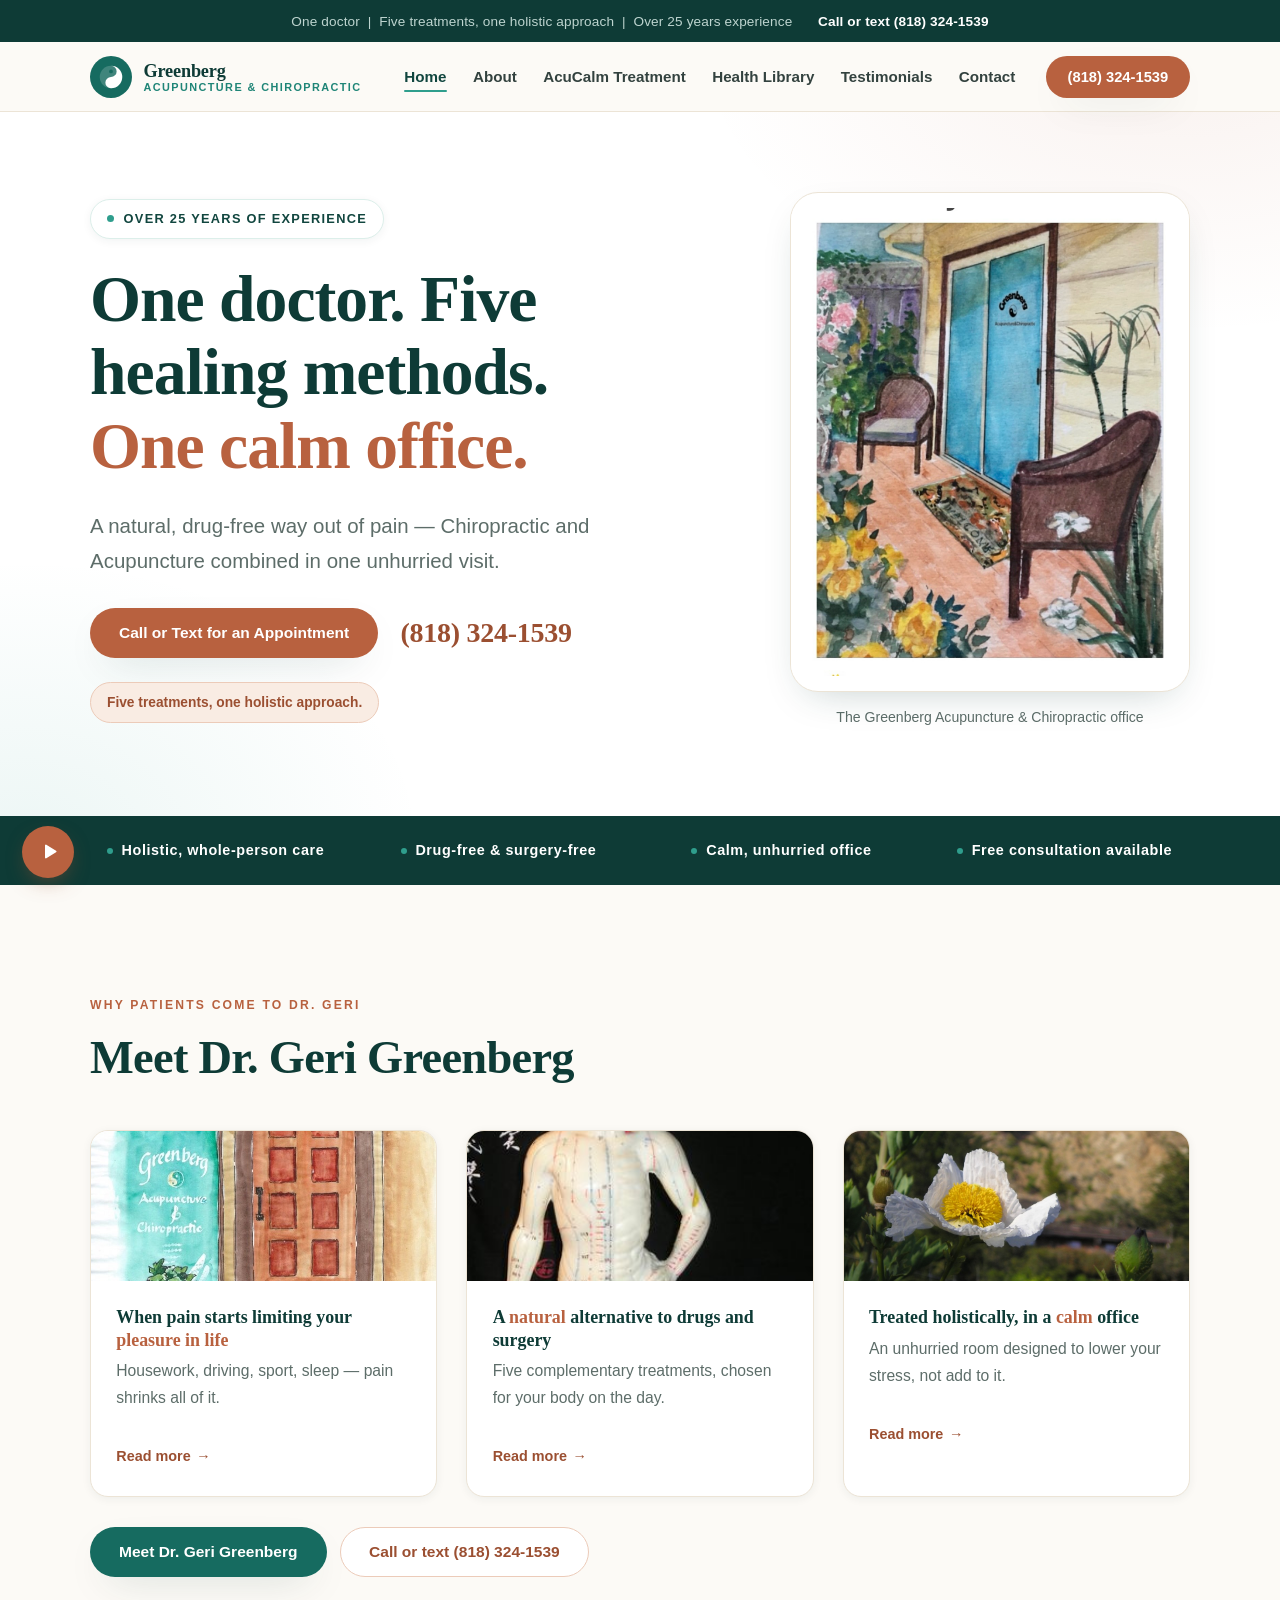
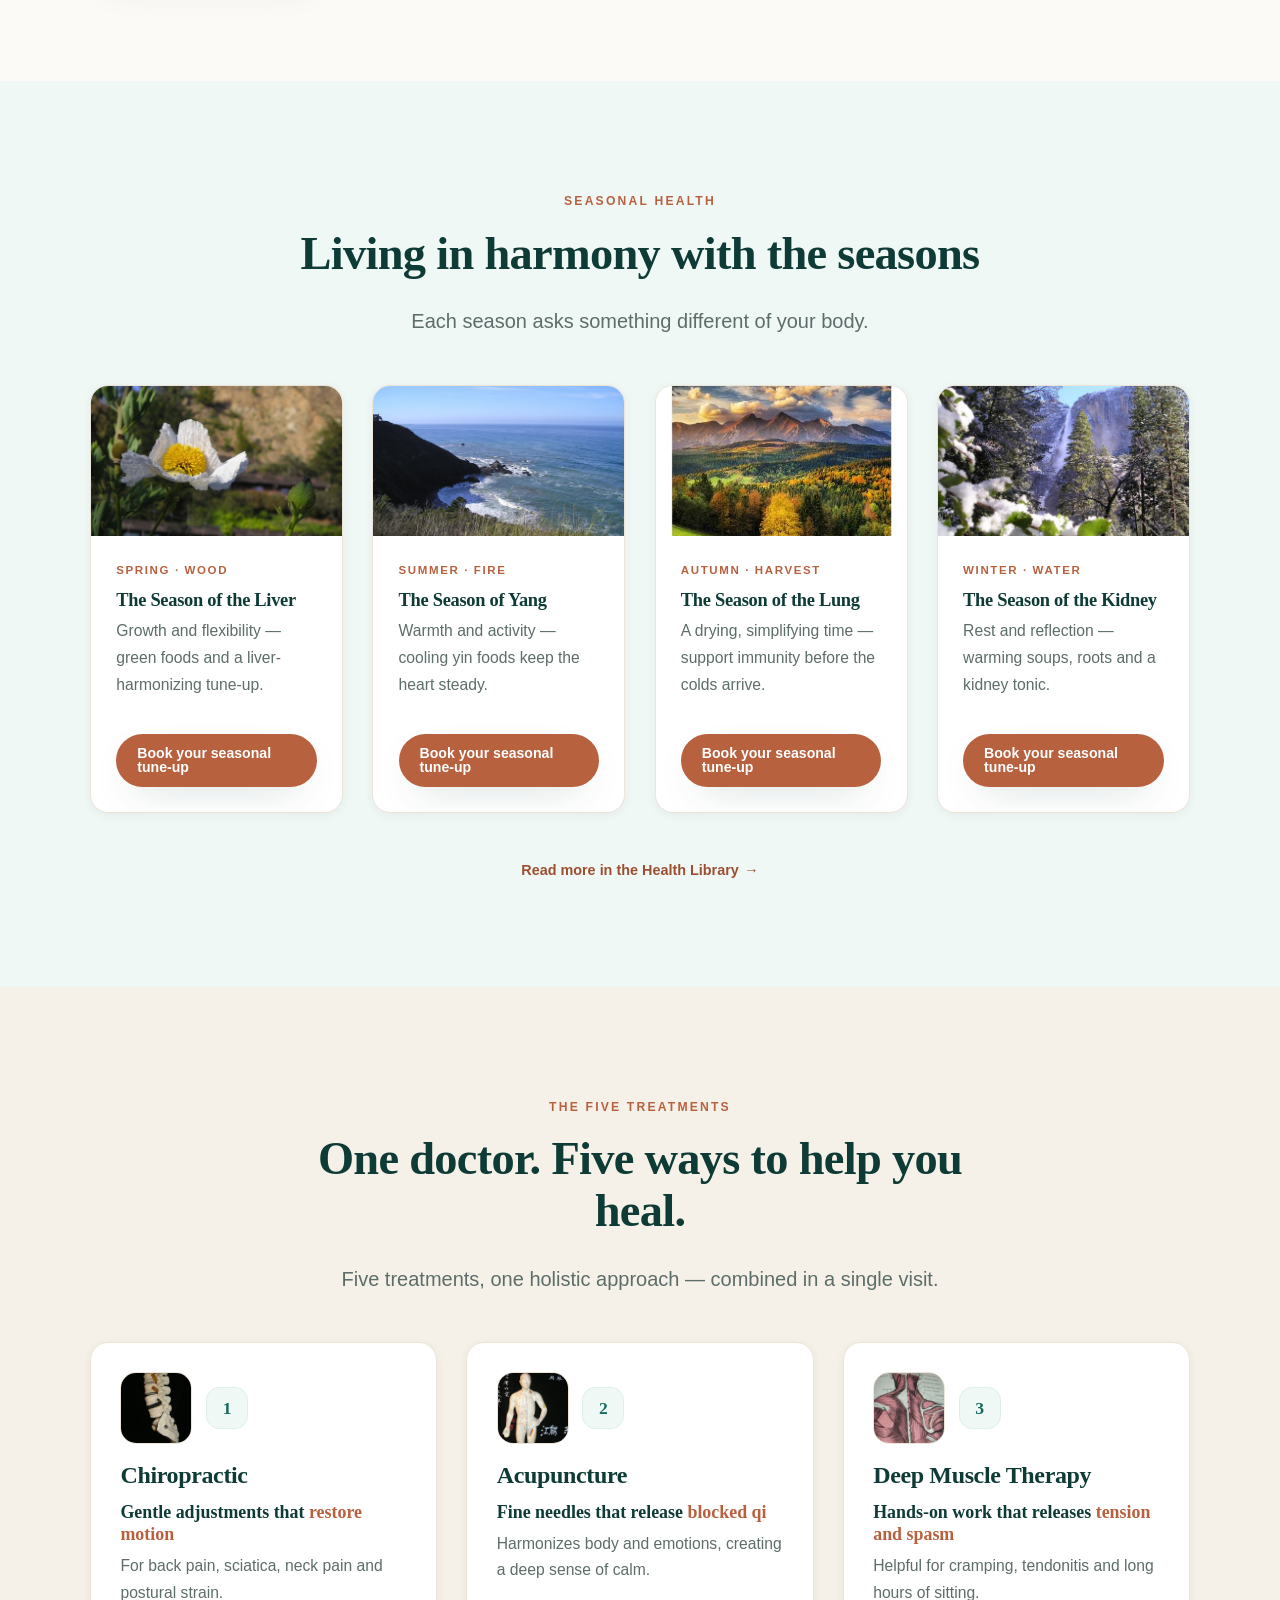
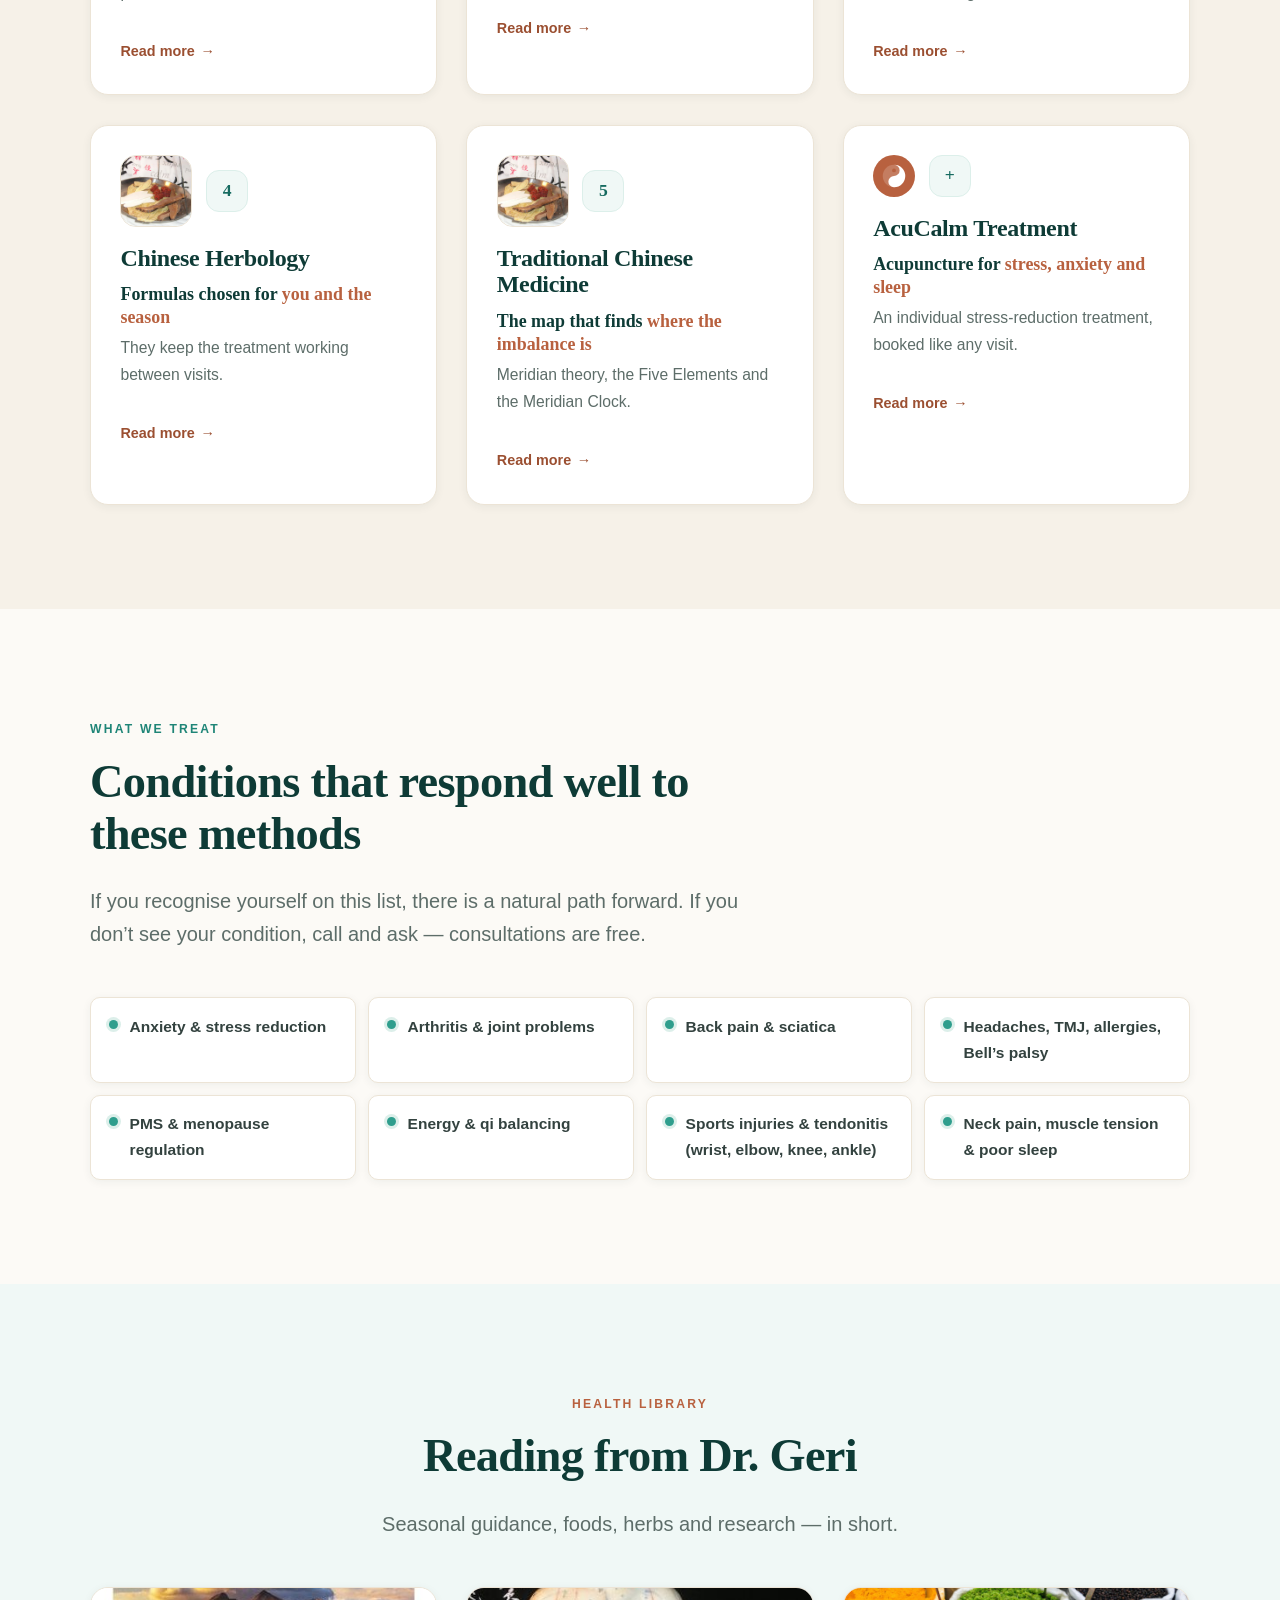
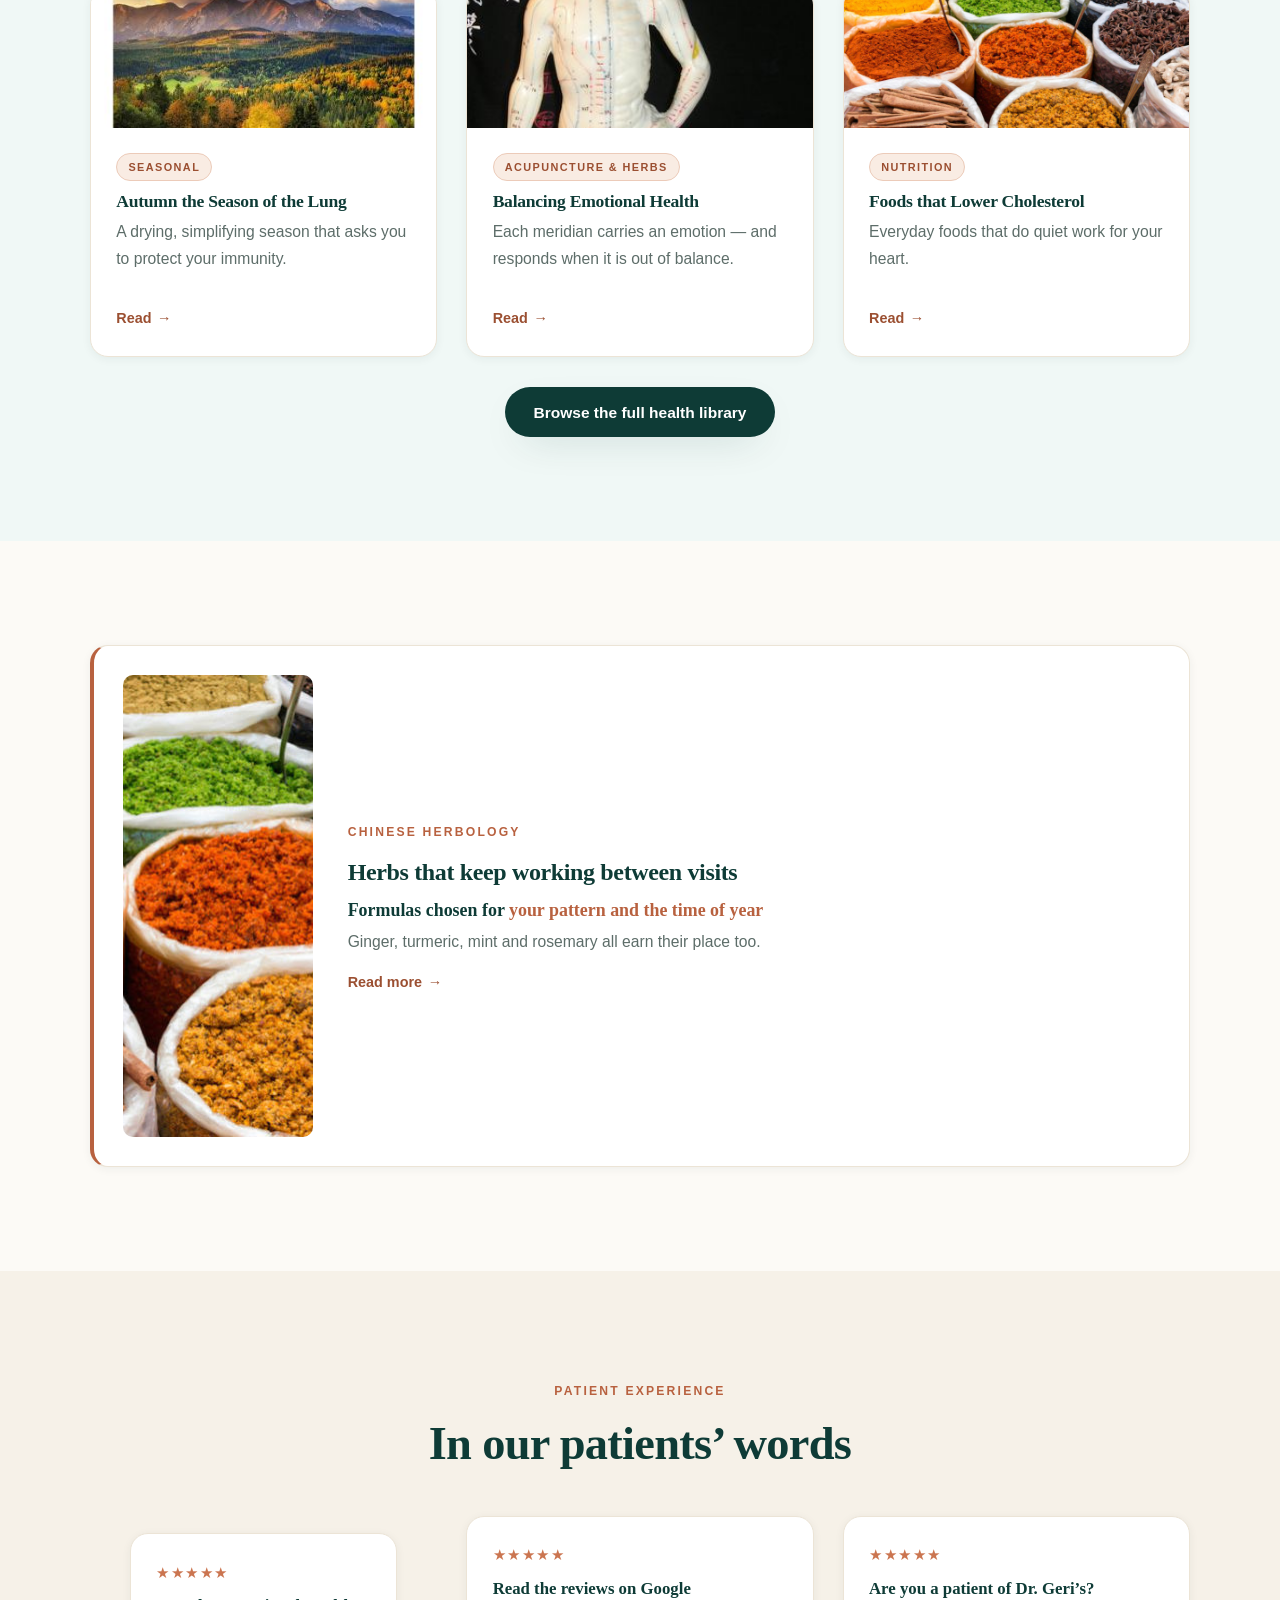
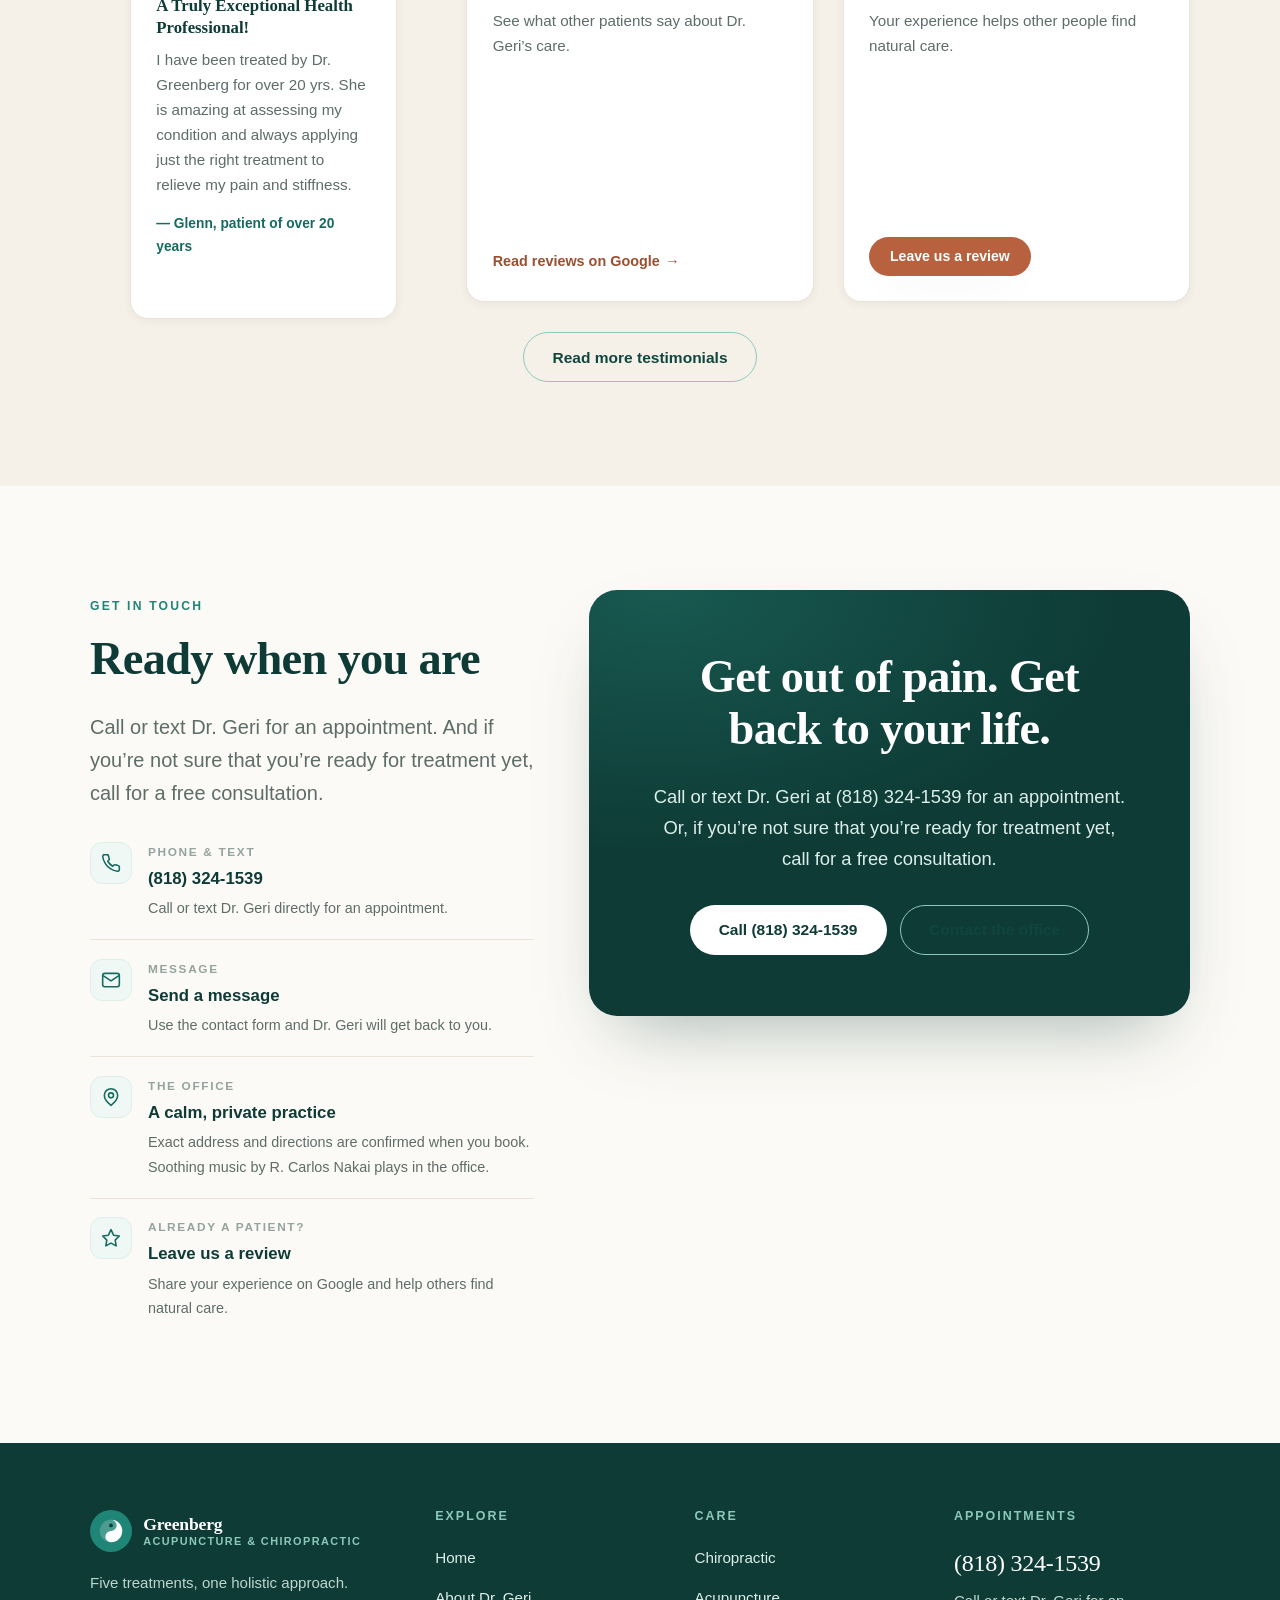
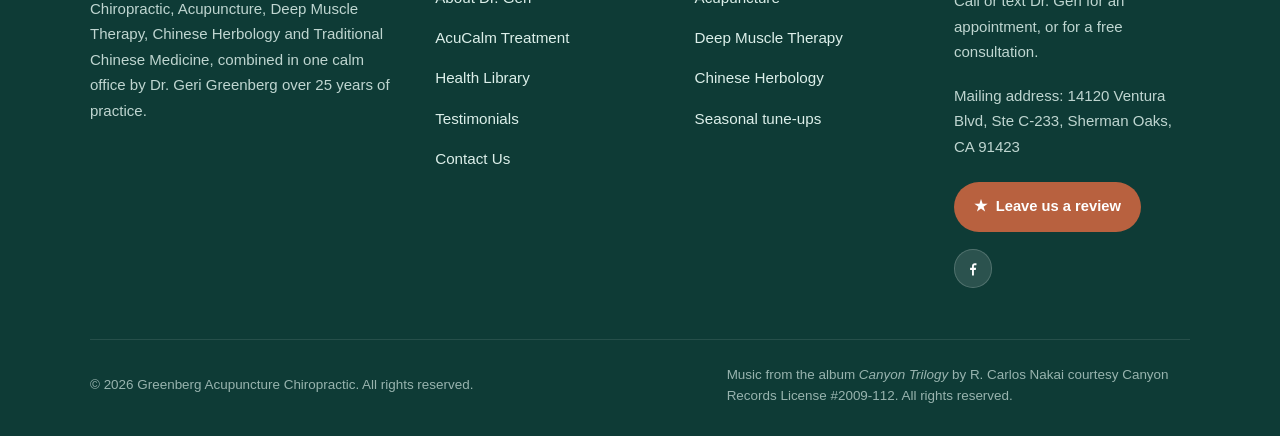
==== commit 2fe04a33: "edit: Two changes only, do not change anything else. 1) Footer on every page:" ====
--- a/index.html
+++ b/index.html
@@ -634,10 +634,6 @@
              aria-label="Greenberg Acupuncture &amp; Chiropractic on Facebook" title="Facebook">
             <svg viewBox="0 0 24 24" aria-hidden="true"><path d="M13.5 21v-7.5h2.6l.4-3h-3V8.6c0-.87.24-1.46 1.49-1.46H17V4.44c-.28-.04-1.2-.12-2.27-.12-2.25 0-3.79 1.37-3.79 3.89V10.5H8.3v3h2.64V21z"/></svg>
           </a>
-          <a href="https://www.youtube.com/watch?v=cxCsjGUCjfk" target="_blank" rel="noopener"
-             aria-label="Greenberg Acupuncture &amp; Chiropractic on YouTube" title="YouTube">
-            <svg viewBox="0 0 24 24" aria-hidden="true"><path d="M21.6 7.9a2.5 2.5 0 0 0-1.76-1.77C18.25 5.7 12 5.7 12 5.7s-6.25 0-7.84.43A2.5 2.5 0 0 0 2.4 7.9C2 9.5 2 12 2 12s0 2.5.4 4.1a2.5 2.5 0 0 0 1.76 1.77C5.75 18.3 12 18.3 12 18.3s6.25 0 7.84-.43a2.5 2.5 0 0 0 1.76-1.77C22 14.5 22 12 22 12s0-2.5-.4-4.1zM10.1 15.02V8.98L15.3 12z"/></svg>
-          </a>
         </div>
       </div>
     </div>
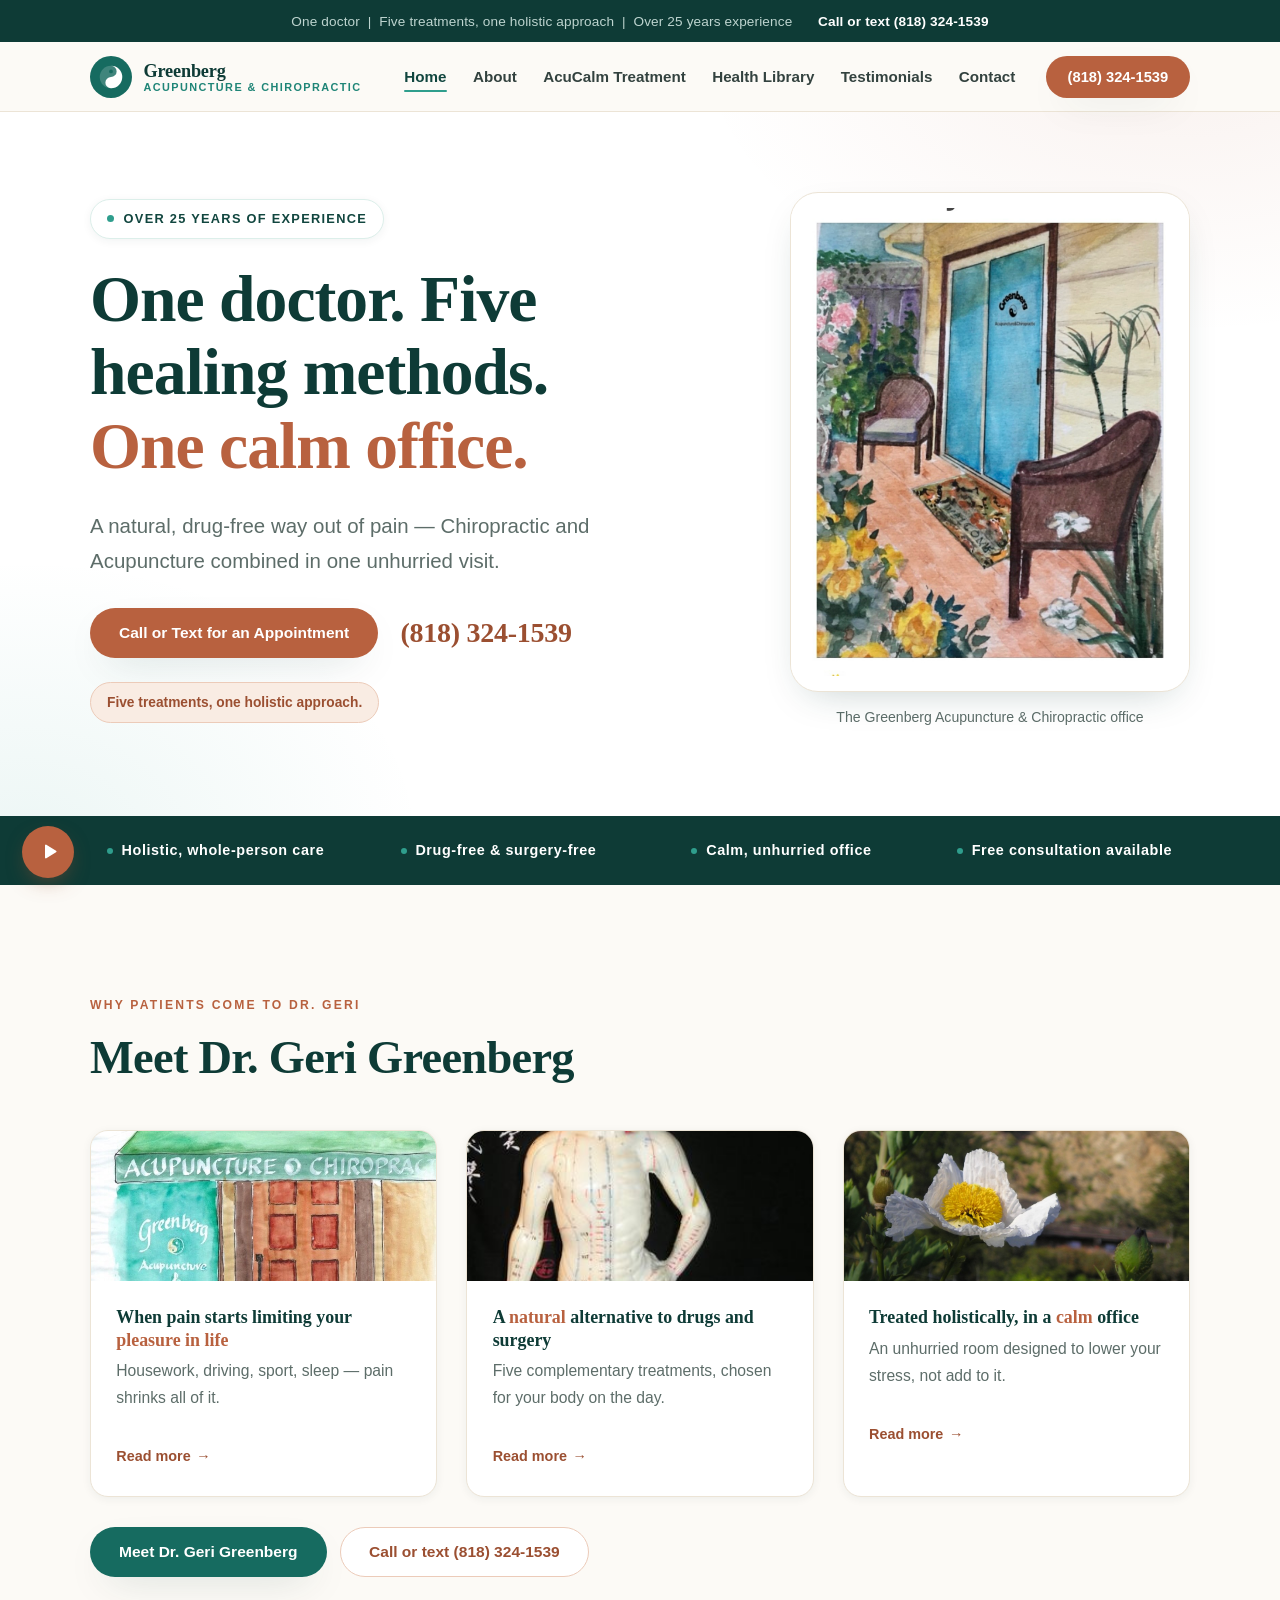
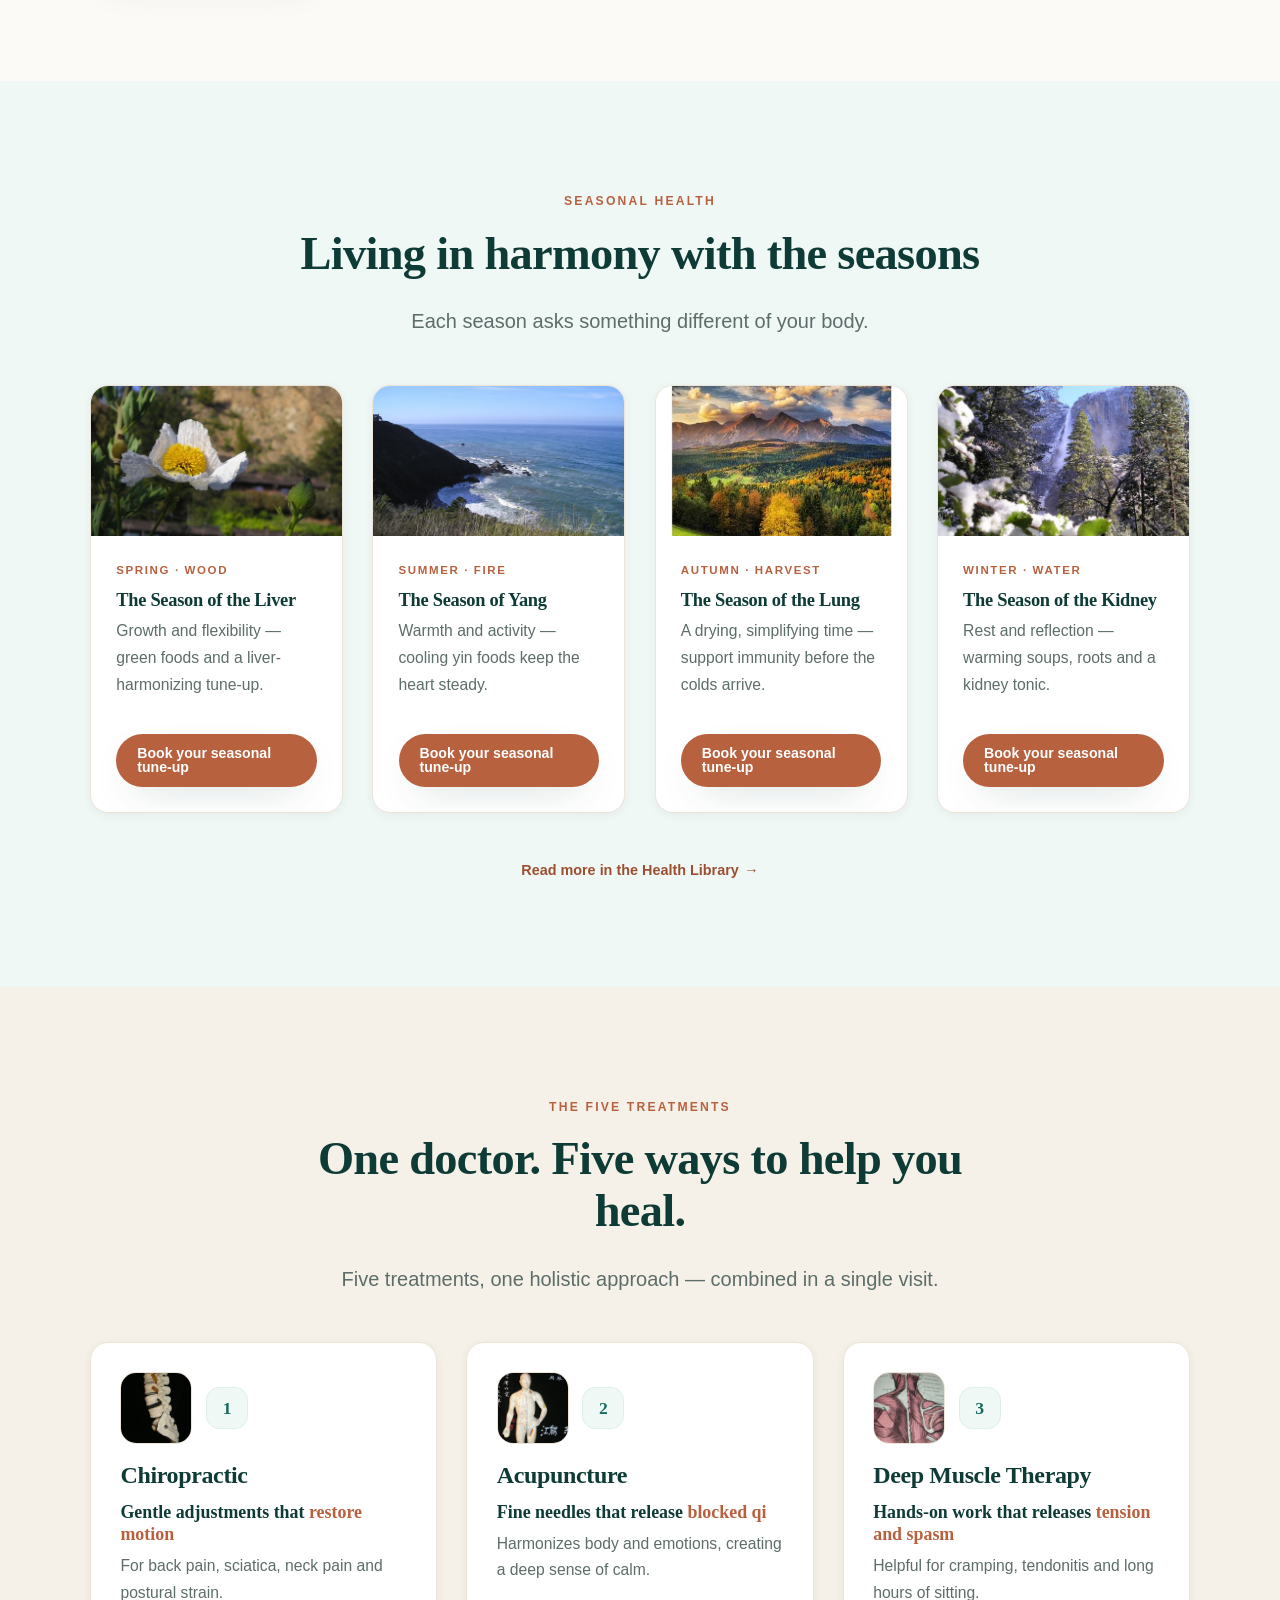
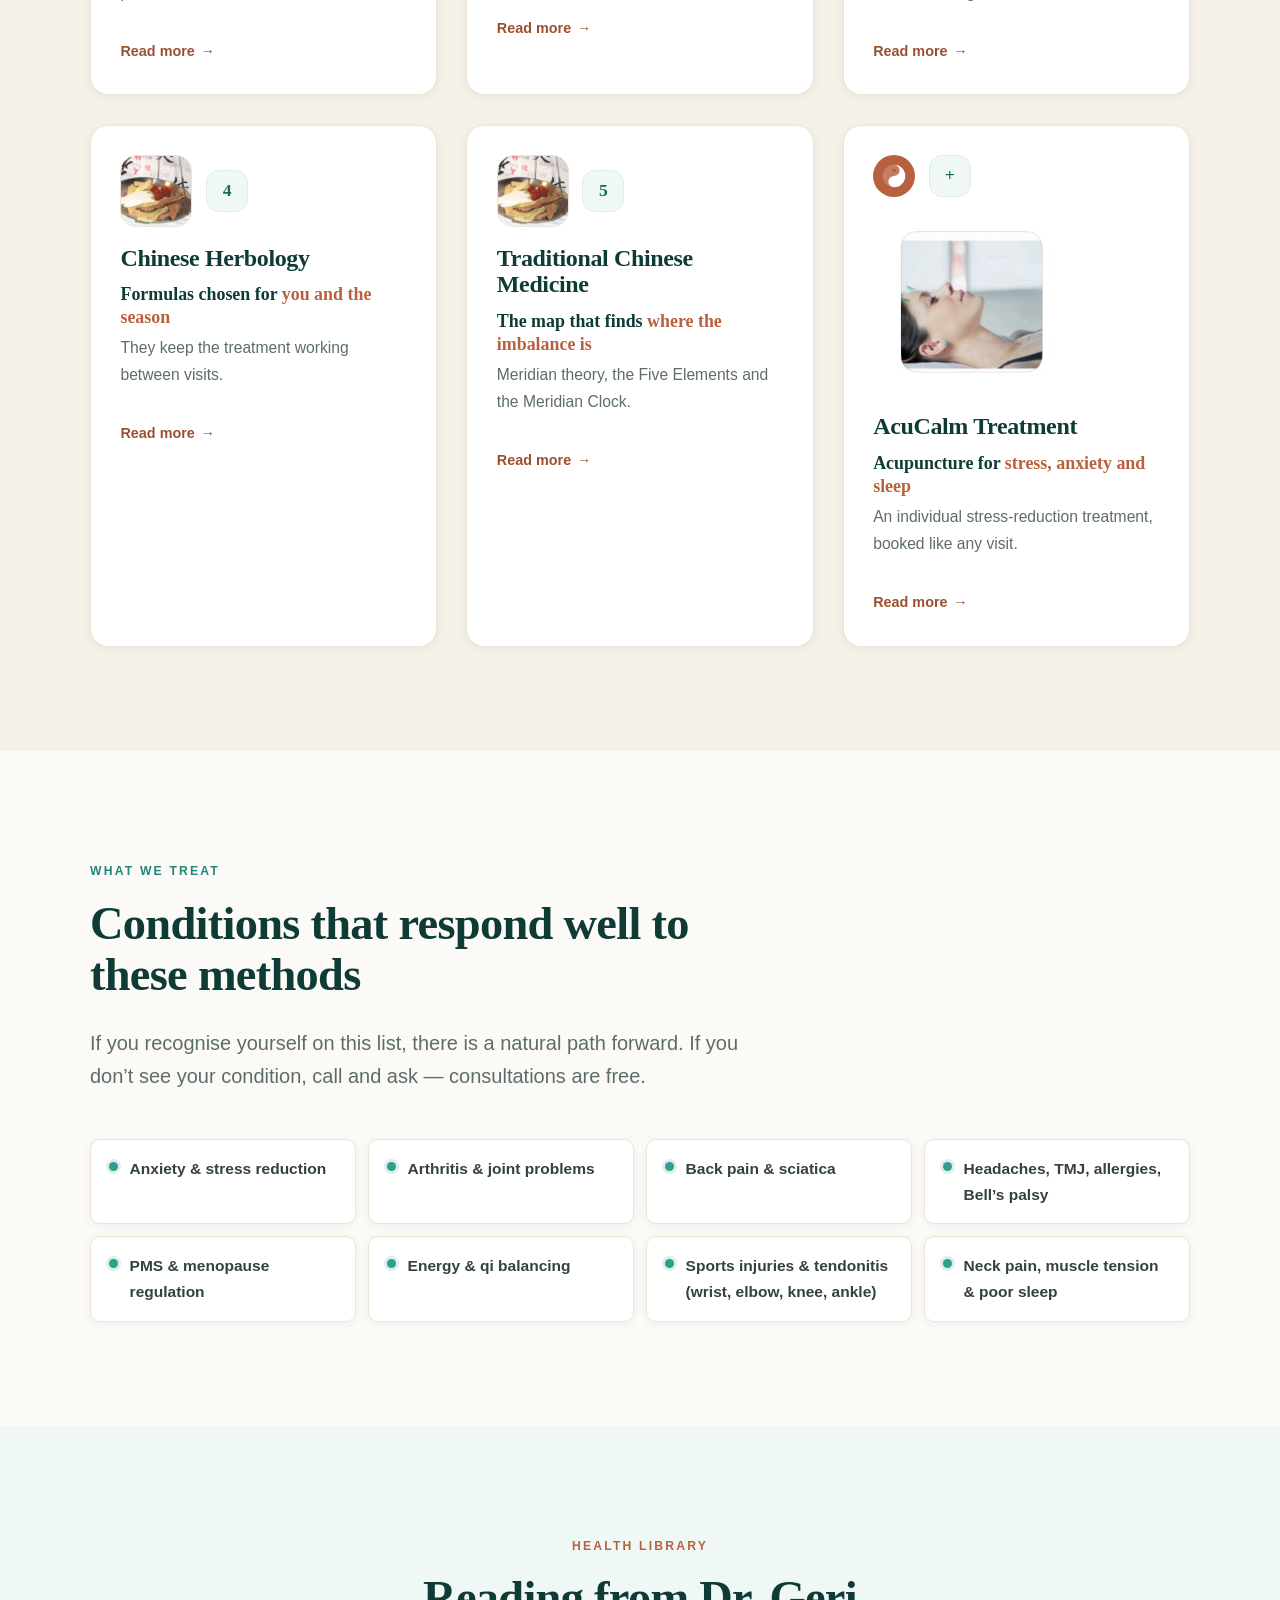
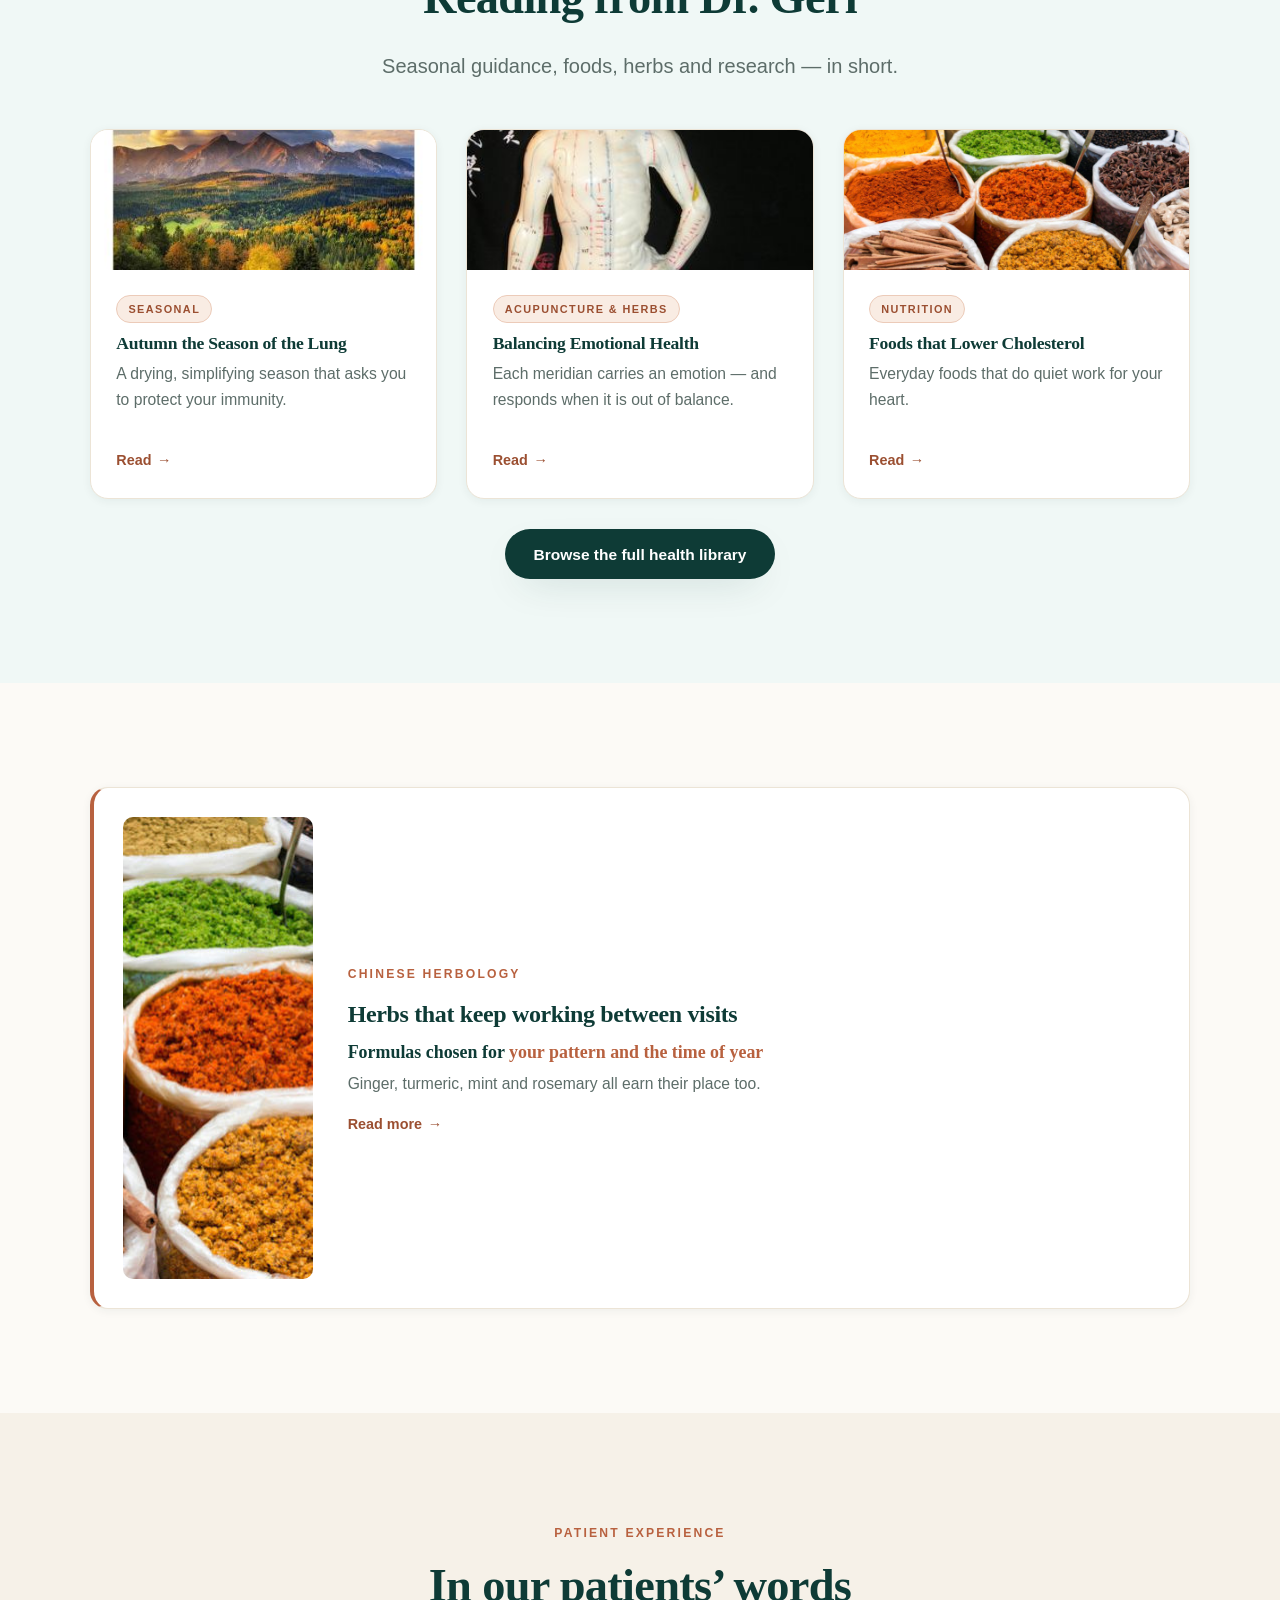
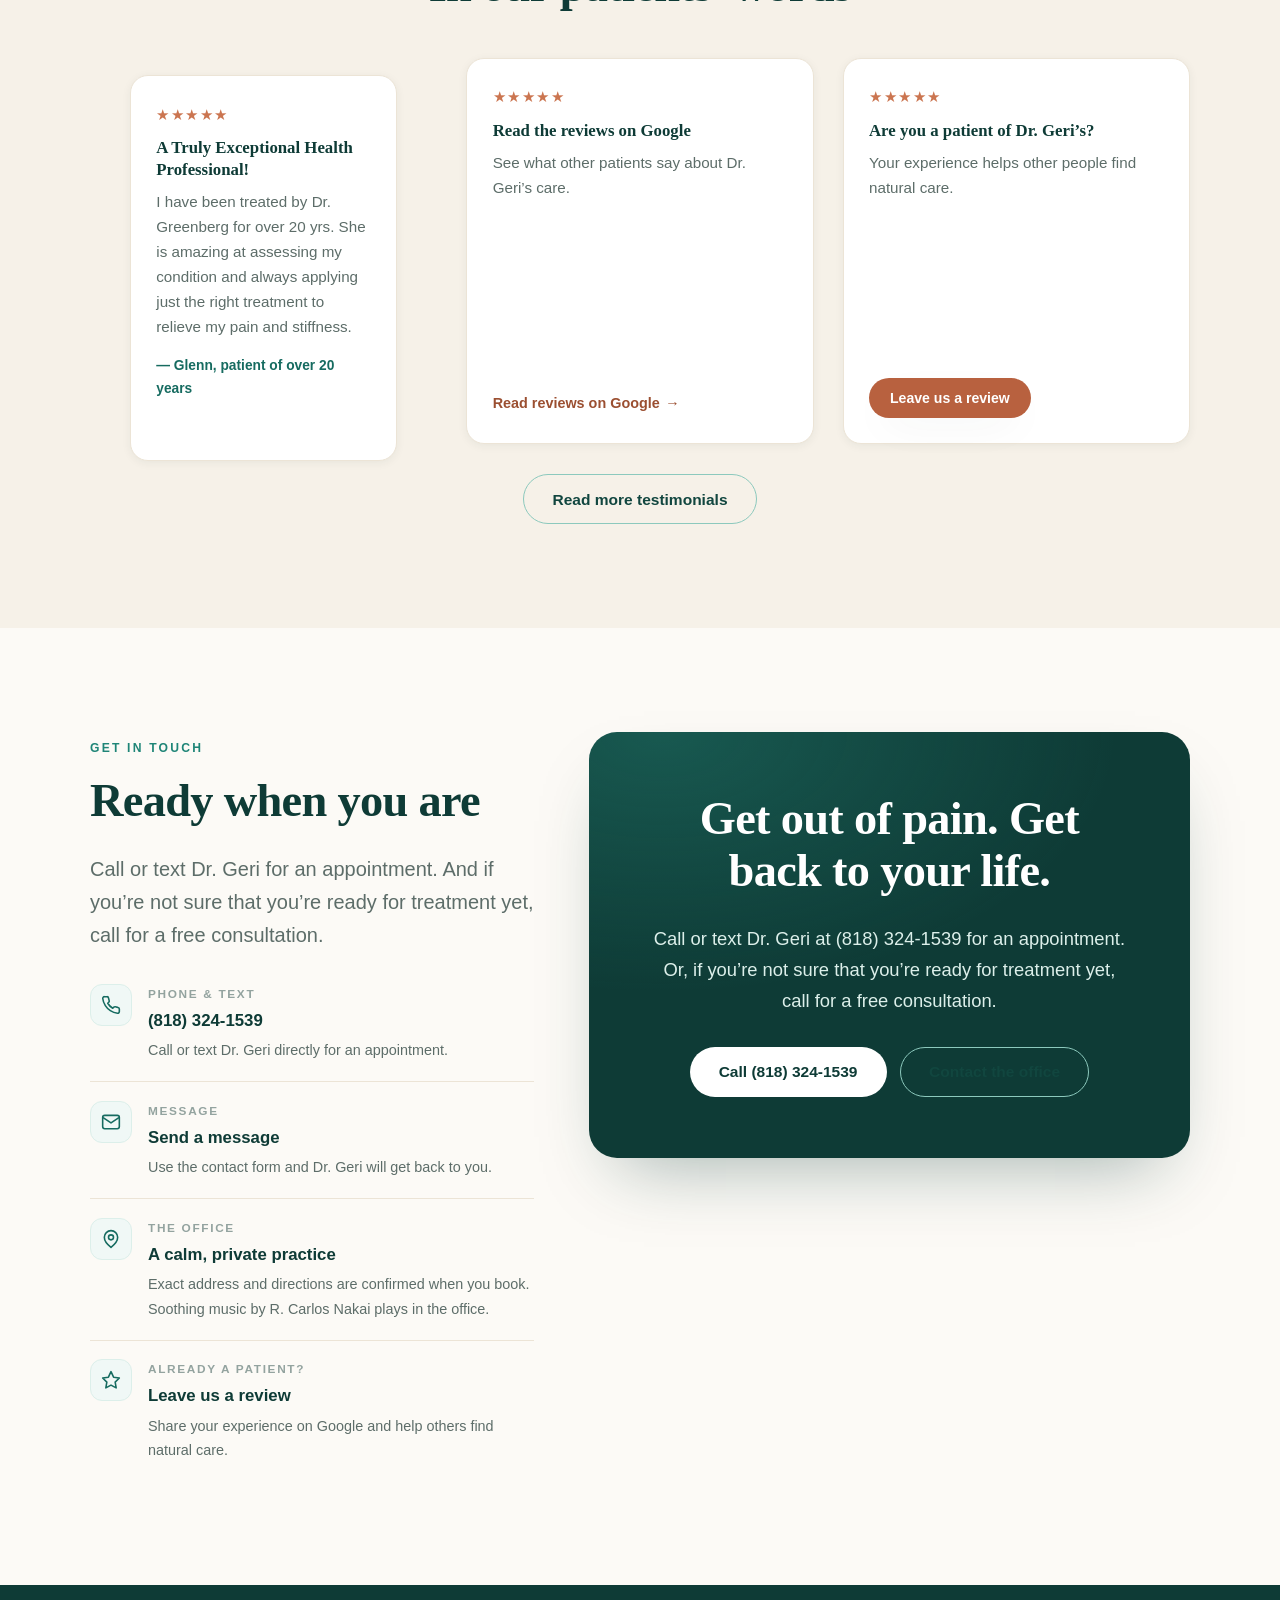
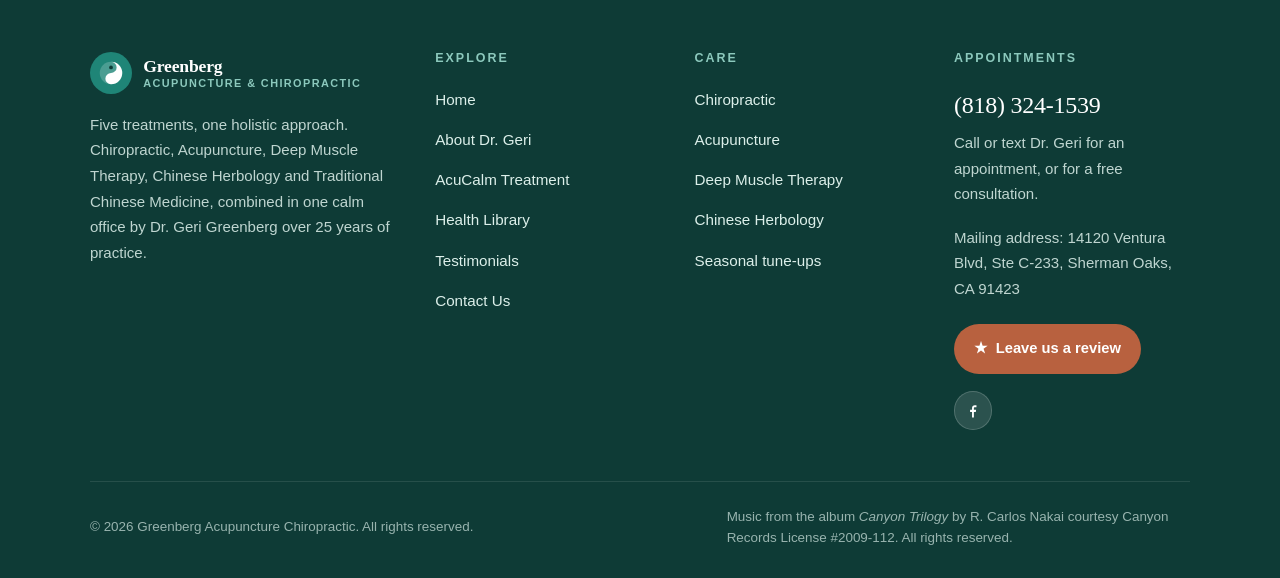
==== commit 823d7f16: "edit: Apply only Geri's three final visual changes, owner authorized Nov 2. Ke" ====
--- a/index.html
+++ b/index.html
@@ -144,9 +144,11 @@
 
       <div class="grid grid--3">
         <article class="card card--flush reveal">
-          <img class="card__img" src="/images/source/02-image3.jpg"
-               alt="Illustration of the Greenberg Acupuncture &amp; Chiropractic office entrance"
-               width="640" height="800" loading="lazy">
+          <div class="card__img door-crop">
+            <img src="/images/source/02-image3.jpg"
+                 alt="Illustration of the Greenberg Acupuncture &amp; Chiropractic office entrance"
+                 width="640" height="876" loading="lazy">
+          </div>
           <div class="card__body">
             <span class="card__lead">When pain starts limiting your <em>pleasure in life</em></span>
             <p>Housework, driving, sport, sleep &mdash; pain shrinks all of it.</p>
@@ -331,6 +333,9 @@
             </span>
             <span class="card__num" aria-hidden="true">+</span>
           </div>
+          <img class="card__photo" src="/images/source/acucalm-resting.png"
+               alt="AcuCalm treatment"
+               width="288" height="261" loading="lazy">
           <h3>AcuCalm Treatment</h3>
           <span class="card__lead">Acupuncture for <em>stress, anxiety and sleep</em></span>
           <p>An individual stress-reduction treatment, booked like any visit.</p>
--- a/assets/css/styles.css
+++ b/assets/css/styles.css
@@ -1488,3 +1488,70 @@
   }
   .reveal { opacity: 1; transform: none; }
 }
+
+/* ---------------- Office door watercolor crop ---------------- */
+/* The lower strip of /images/source/02-image3.jpg (640 x 876) carries the old street
+   numbers painted on the doormat. These wrappers clip that strip with overflow:hidden,
+   keeping the door, the sign and the artwork above the numbers visible. */
+.door-crop {
+  display: block;
+  position: relative;
+  overflow: hidden;
+  line-height: 0;
+}
+.door-crop > img {
+  display: block;
+  width: 100%;
+  max-width: none;
+  height: auto;
+  margin: 0;
+  border-radius: 0;
+  box-shadow: none;
+}
+/* Standalone: show the top 80% of the watercolor (640 x 876 -> 640 x 700). */
+.door-crop--full { aspect-ratio: 640 / 700; }
+
+.split__media .door-crop {
+  max-width: 420px;
+  margin-inline: auto;
+  border-radius: var(--radius-lg);
+  box-shadow: var(--shadow);
+}
+
+/* Inside a flush card the watercolor keeps the same fixed band as its neighbours; the
+   band is taken from the upper part of the artwork so no doormat number can show. */
+.card__img.door-crop > img { transform: translateY(-20%); }
+
+/* ---------------- Framed client photo (screenshot source) ---------------- */
+/* The supplied scalp file is a screenshot: this frame shows only the rounded photo
+   inside it (source window x 34..926, y 91..681 of 1091 x 895) and clips the white
+   margins and the page fragments below it. */
+.shot-frame {
+  display: block;
+  position: relative;
+  overflow: hidden;
+  background: var(--sand-200);
+}
+.shot-frame > img {
+  position: absolute;
+  display: block;
+  max-width: none;
+  height: auto;
+  top: 50%;
+}
+.shot-frame--scalp > img {
+  width: 122.31%;      /* 1091 / 892 */
+  left: -3.81%;        /* -34 / 892 */
+  margin-top: -43.27%; /* centres the photo window (source y 91..681) in the band */
+}
+.lib-card > .shot-frame { height: 140px; }
+
+/* ---------------- Small supporting photo inside a card ---------------- */
+.card__photo {
+  display: block;
+  width: 100%;
+  max-width: 200px;
+  height: auto;
+  border-radius: var(--radius-sm);
+  margin: 0 0 1.1rem;
+}
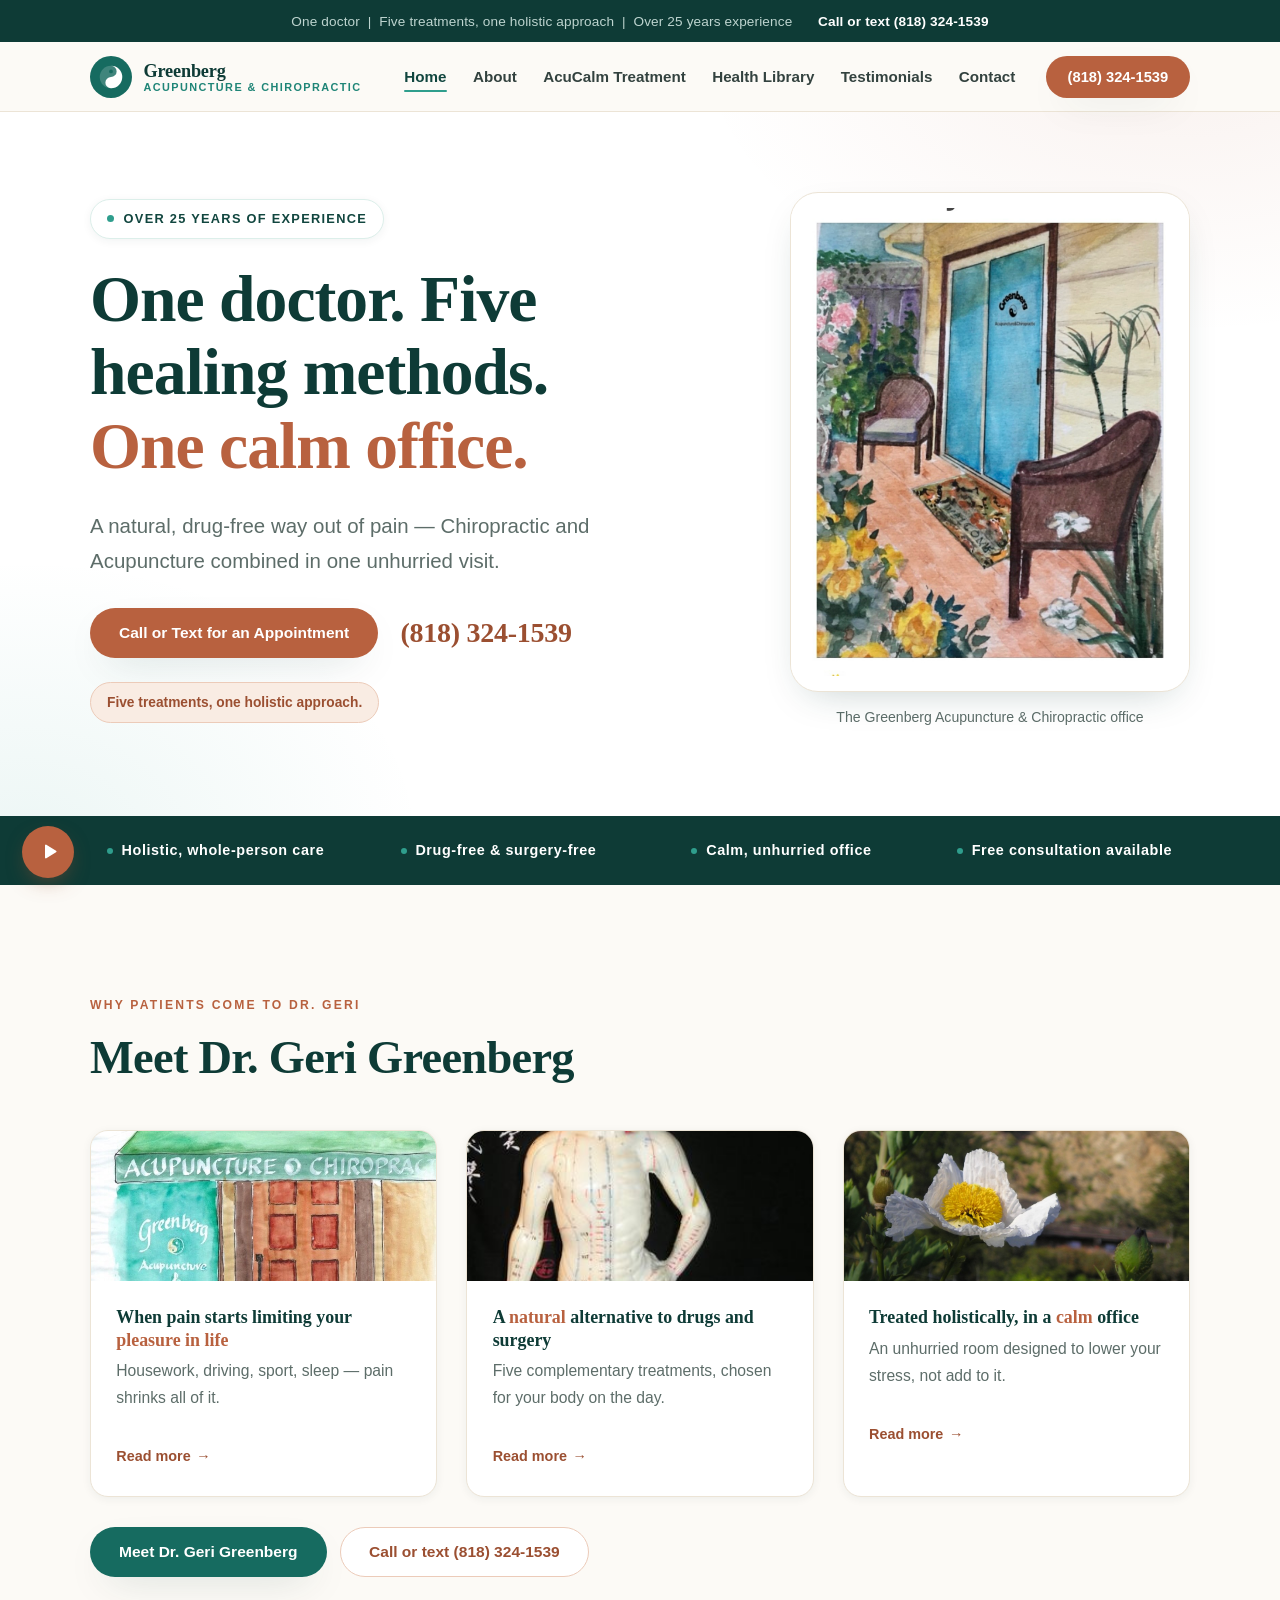
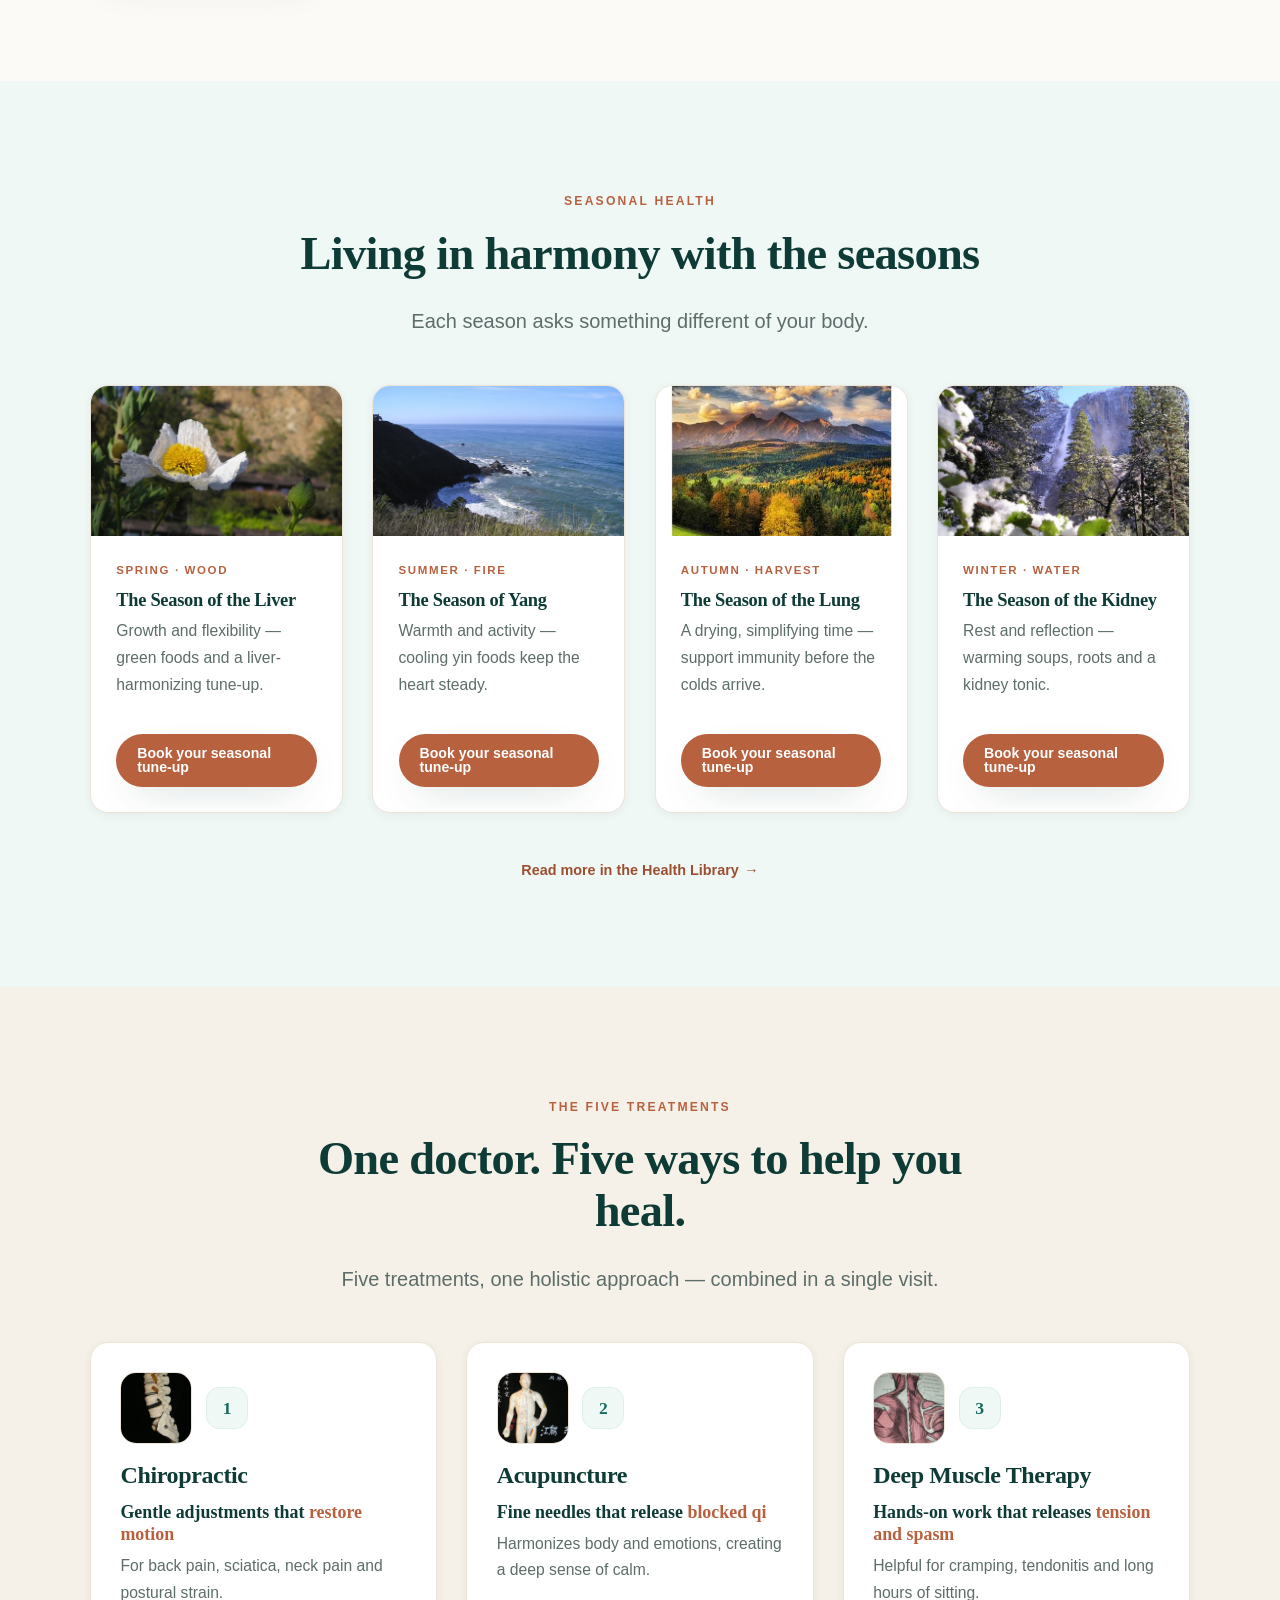
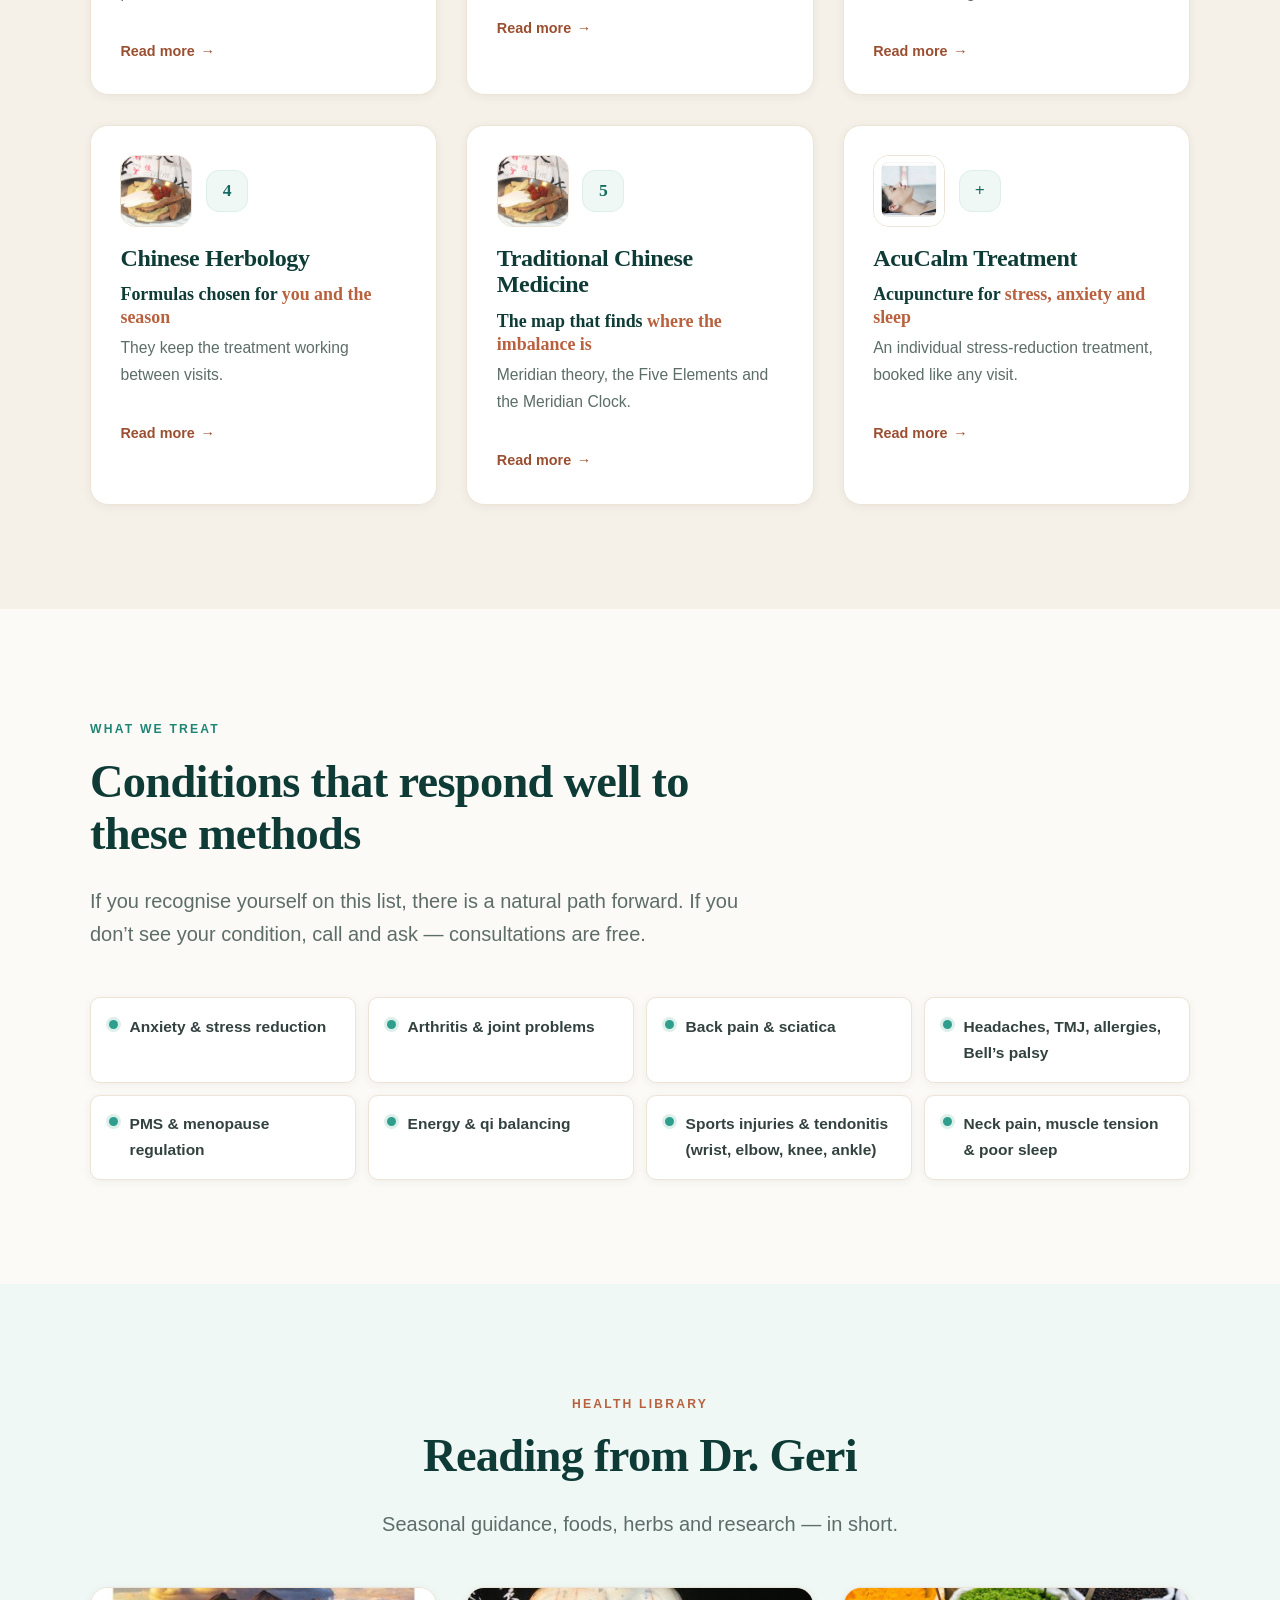
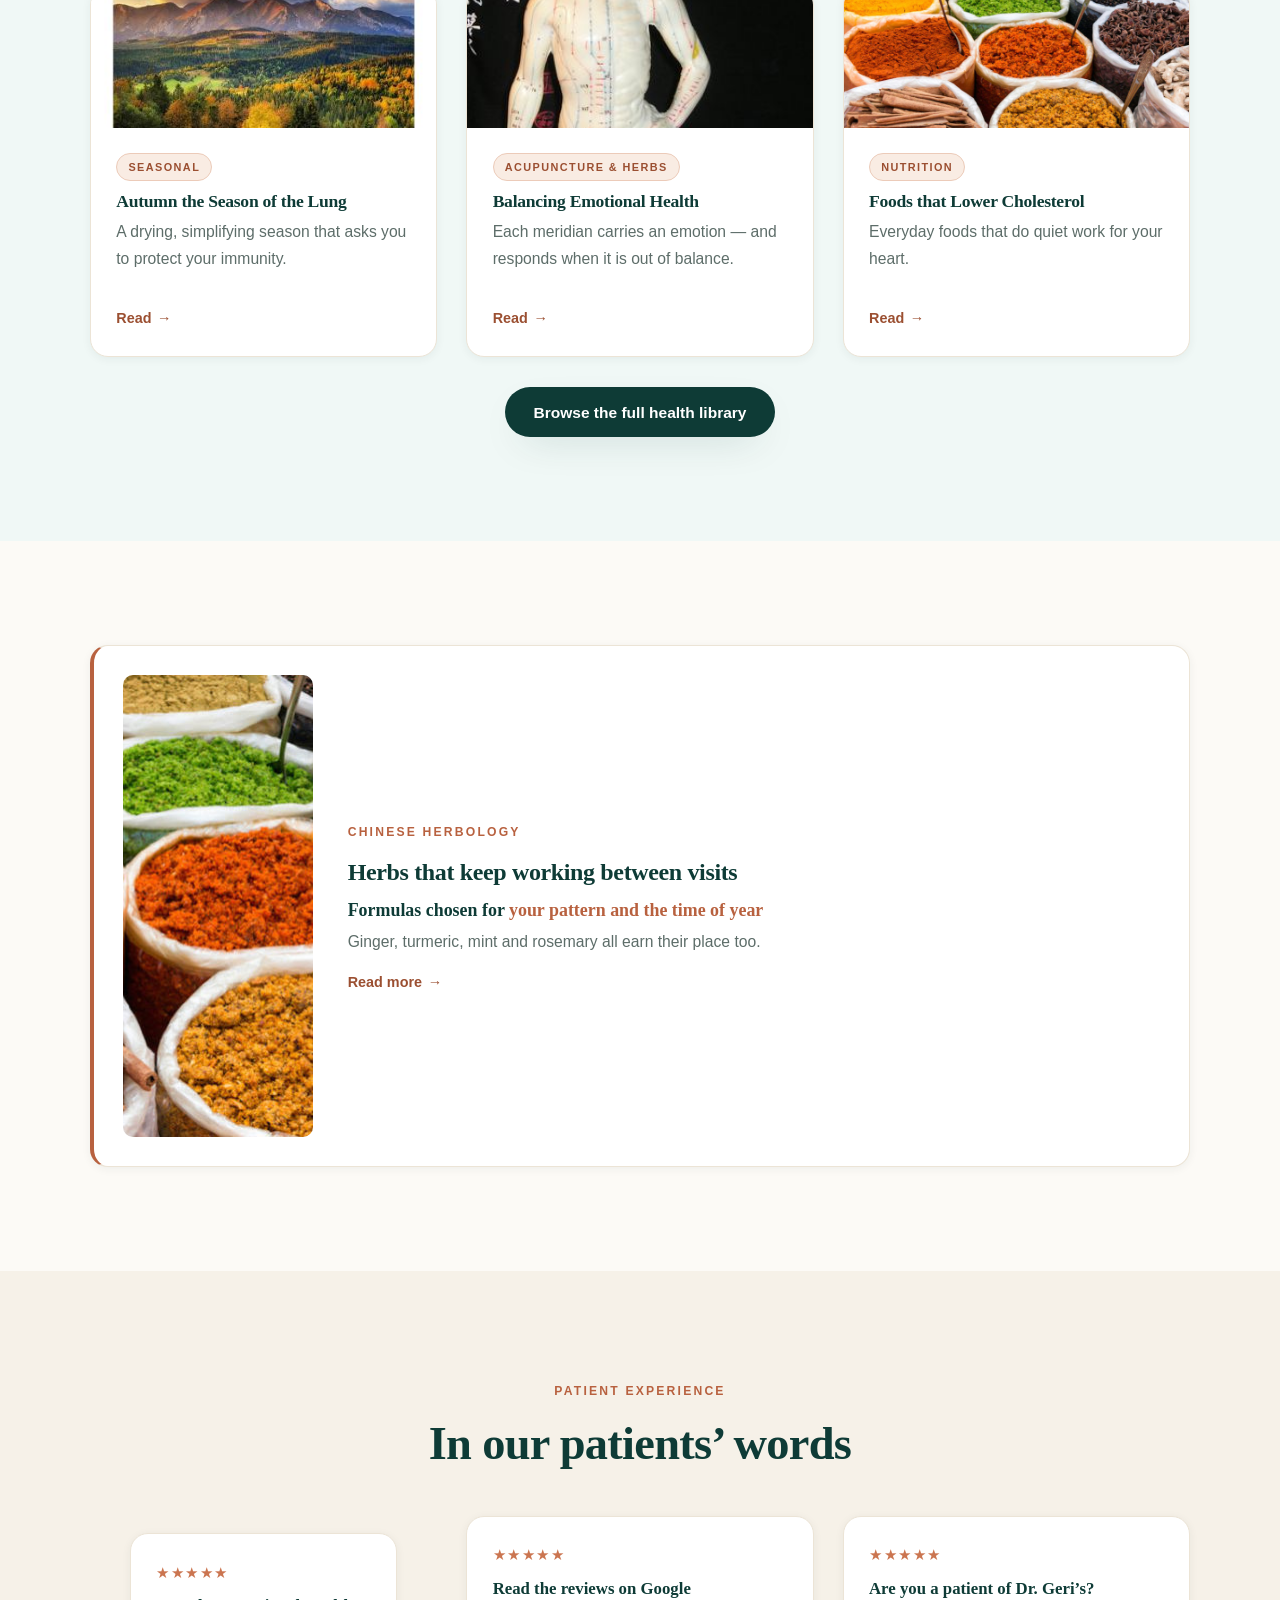
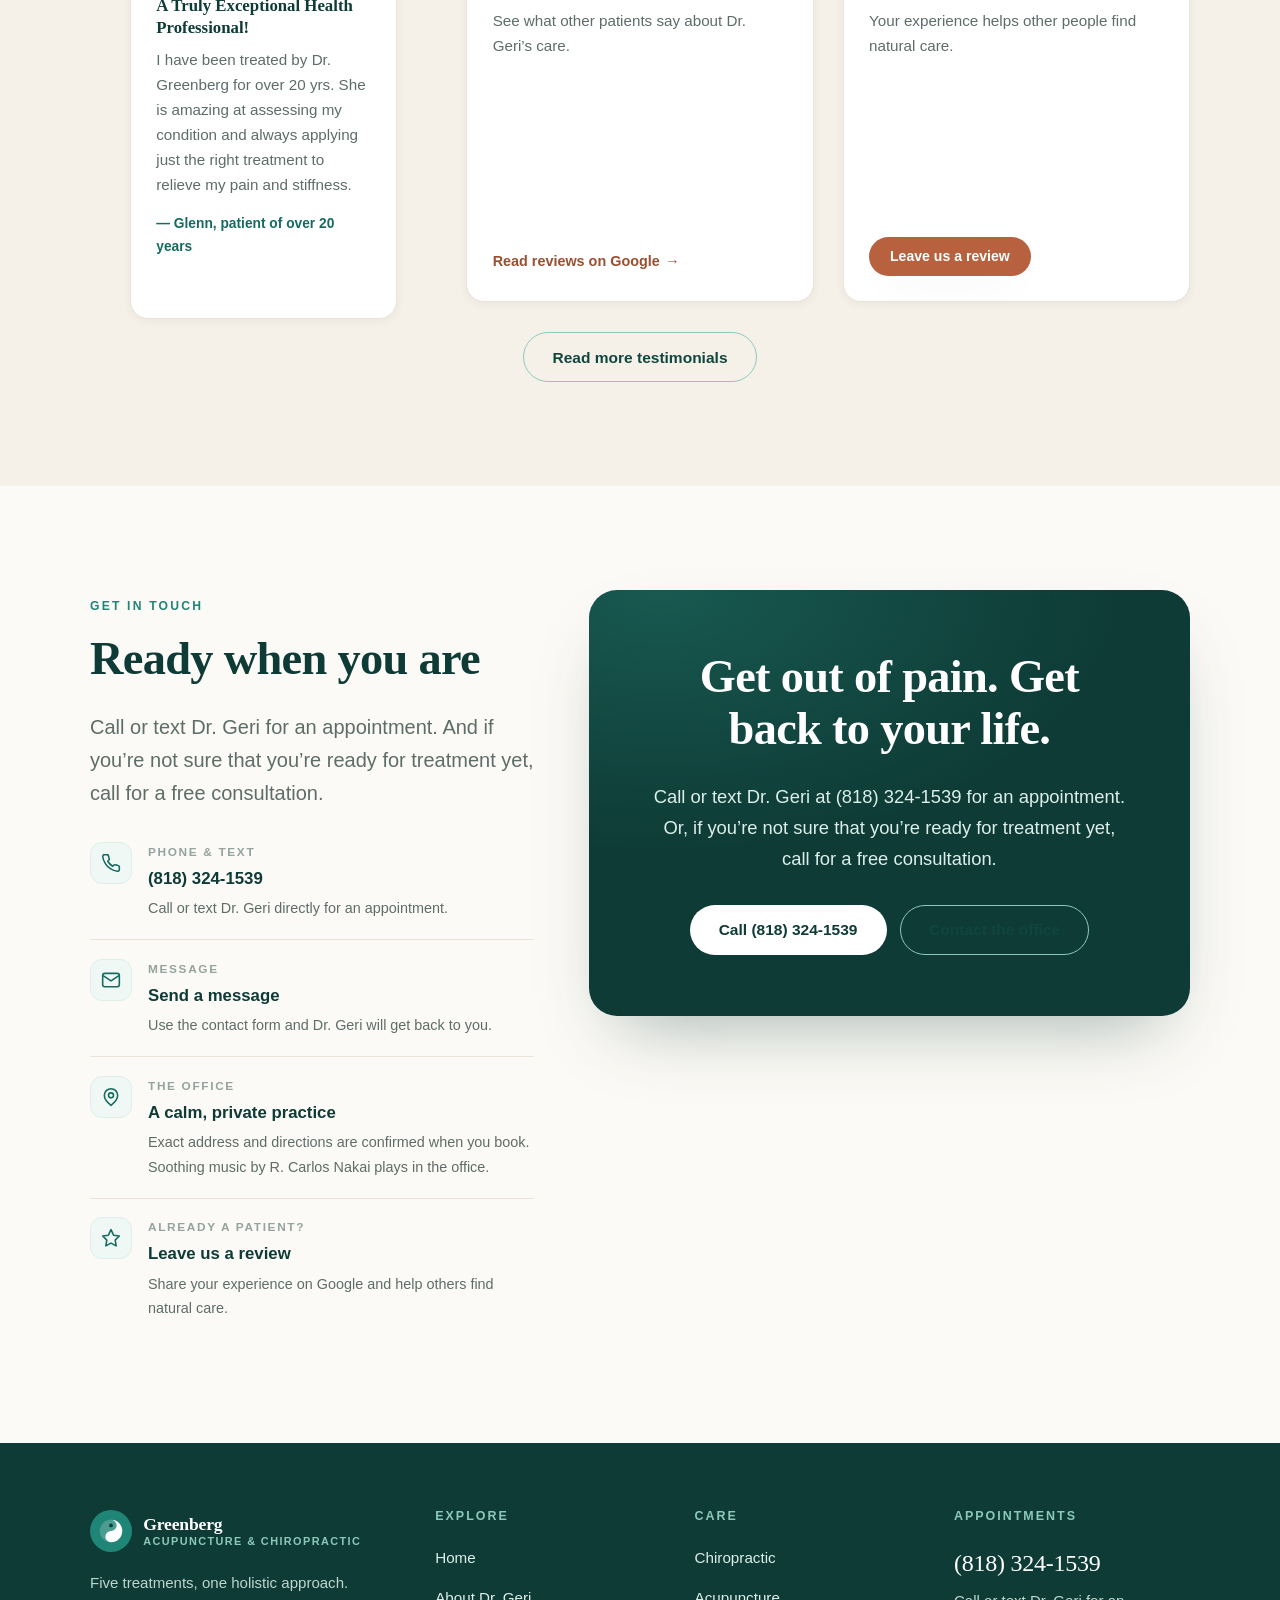
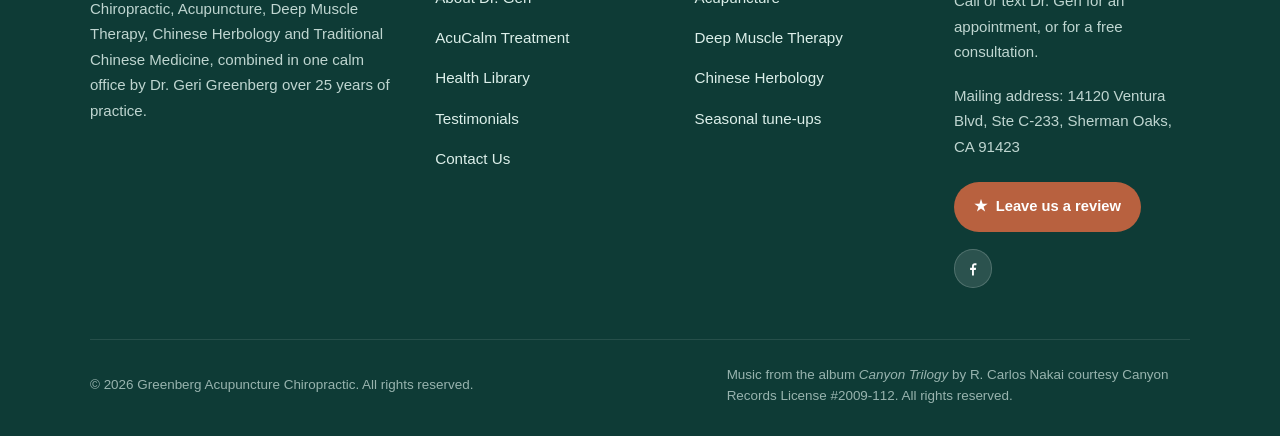
==== commit 963829c5: "edit: On the home page: Update the **AcuCalm Treatment** card (third column) t" ====
--- a/index.html
+++ b/index.html
@@ -328,14 +328,11 @@
 
         <article class="card reveal">
           <div class="card__top">
-            <span class="brand__mark" aria-hidden="true" style="background:var(--rust-600);">
-              <svg viewBox="0 0 64 64" fill="none"><circle cx="32" cy="32" r="30" fill="currentColor" opacity=".18"/><path d="M32 2a30 30 0 0 1 0 60 15 15 0 0 1 0-30 15 15 0 0 0 0-30z" fill="currentColor"/><circle cx="32" cy="17" r="5" fill="#b8613f"/><circle cx="32" cy="47" r="5" fill="currentColor"/></svg>
-            </span>
+            <img class="card__thumb" src="/images/source/acucalm-resting.png"
+                 alt="AcuCalm treatment"
+                 width="320" height="320" loading="lazy">
             <span class="card__num" aria-hidden="true">+</span>
           </div>
-          <img class="card__photo" src="/images/source/acucalm-resting.png"
-               alt="AcuCalm treatment"
-               width="288" height="261" loading="lazy">
           <h3>AcuCalm Treatment</h3>
           <span class="card__lead">Acupuncture for <em>stress, anxiety and sleep</em></span>
           <p>An individual stress-reduction treatment, booked like any visit.</p>
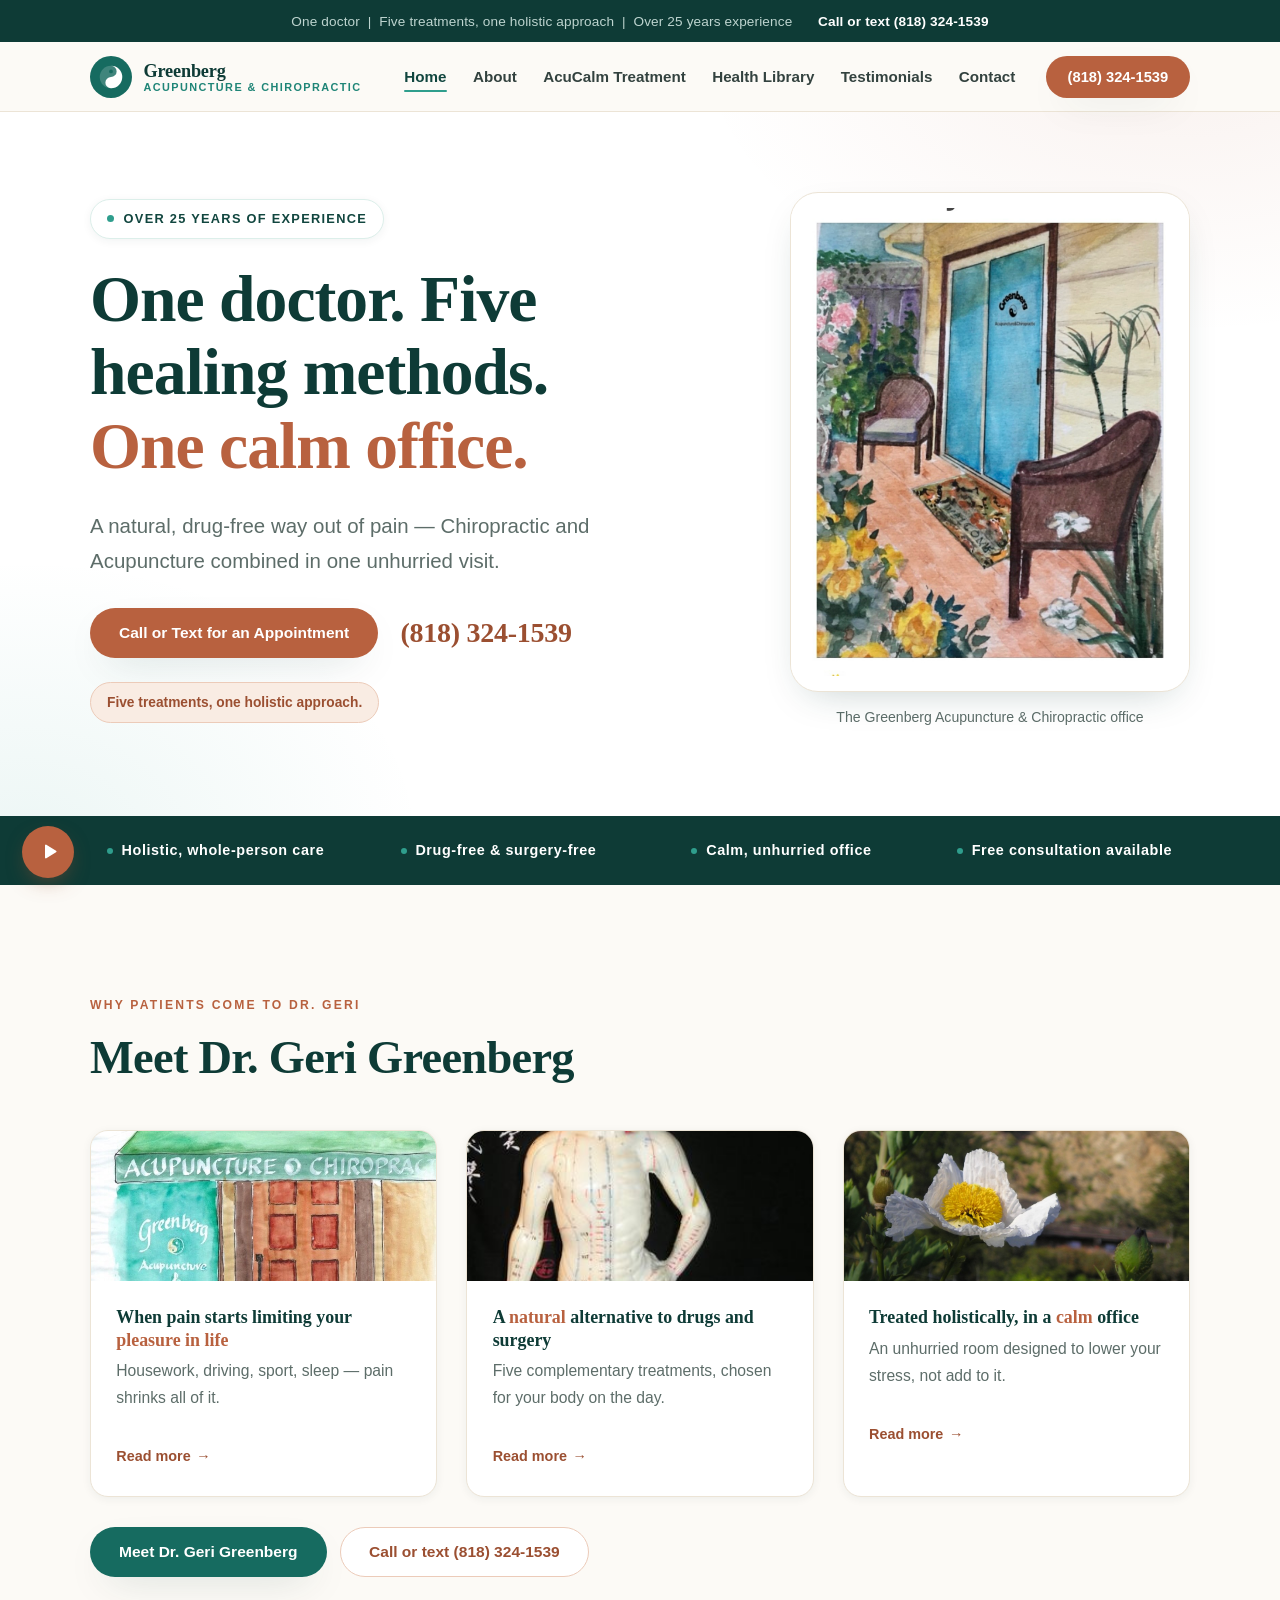
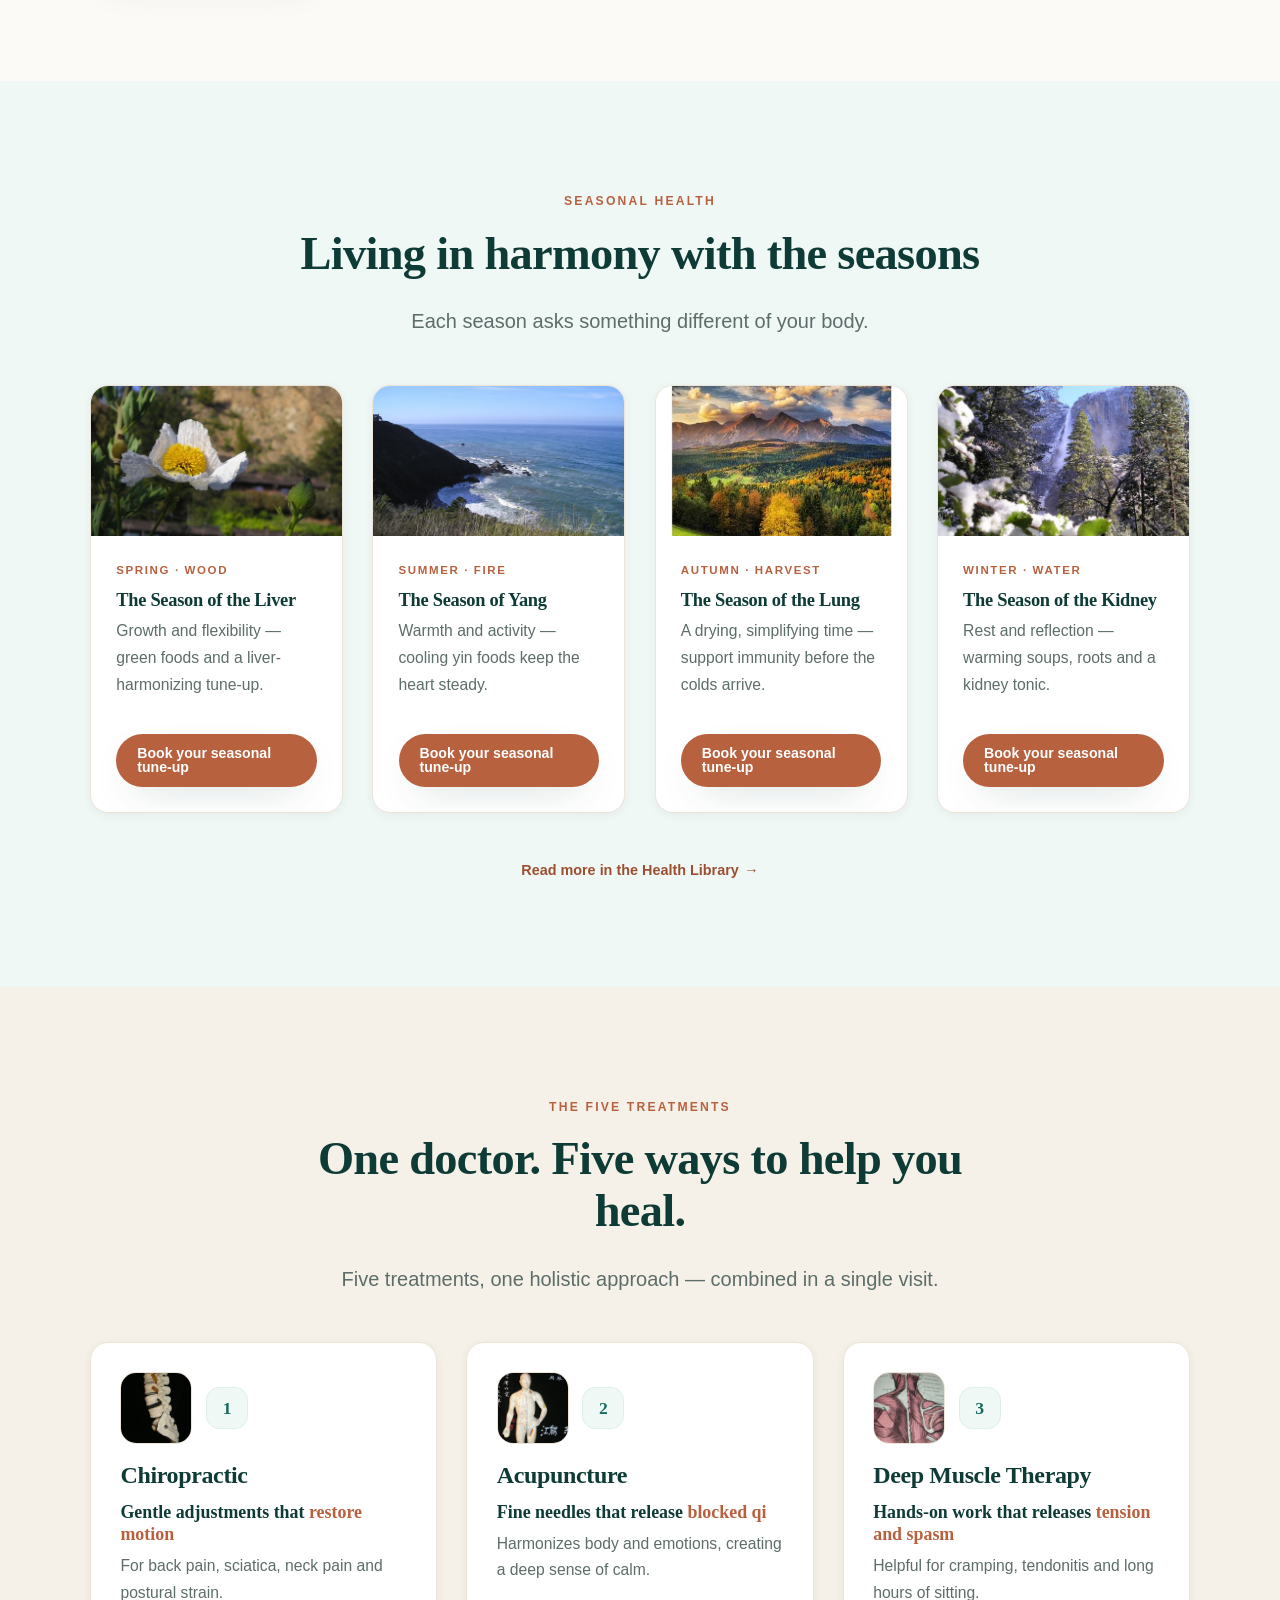
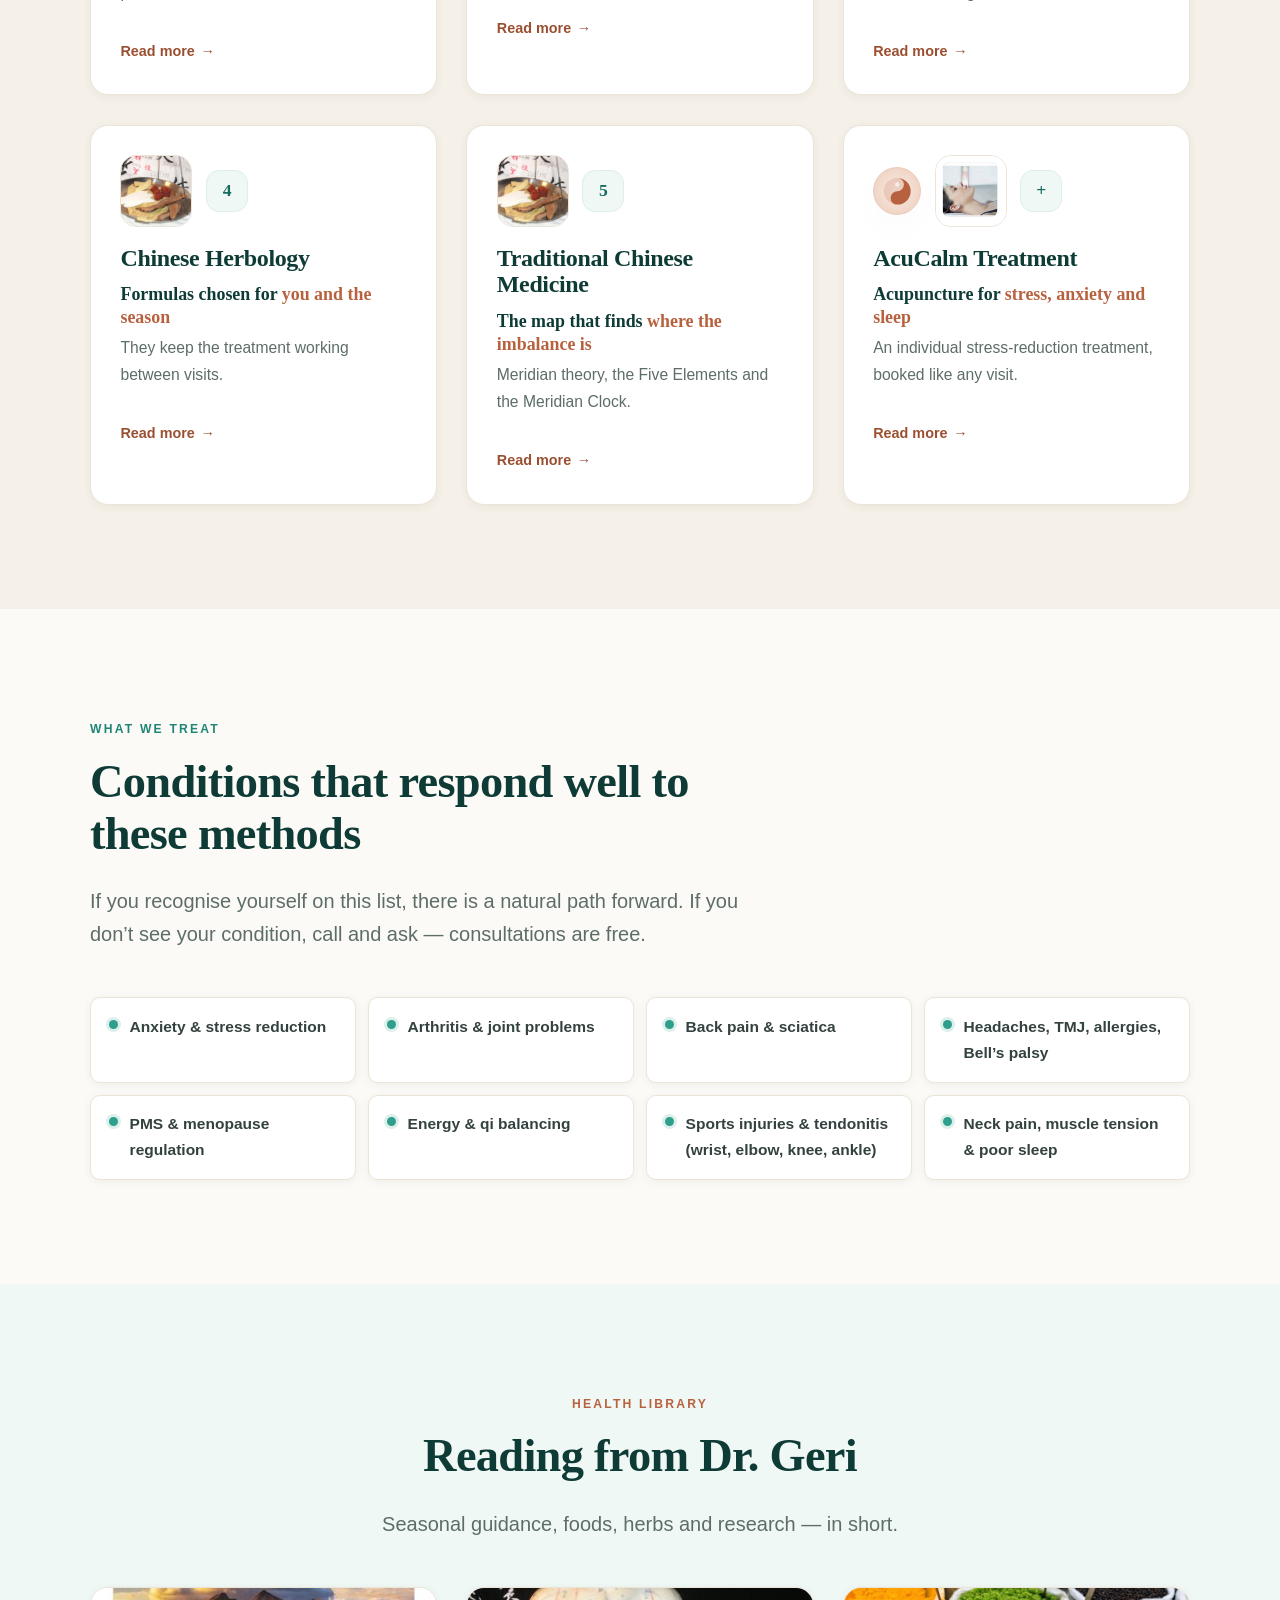
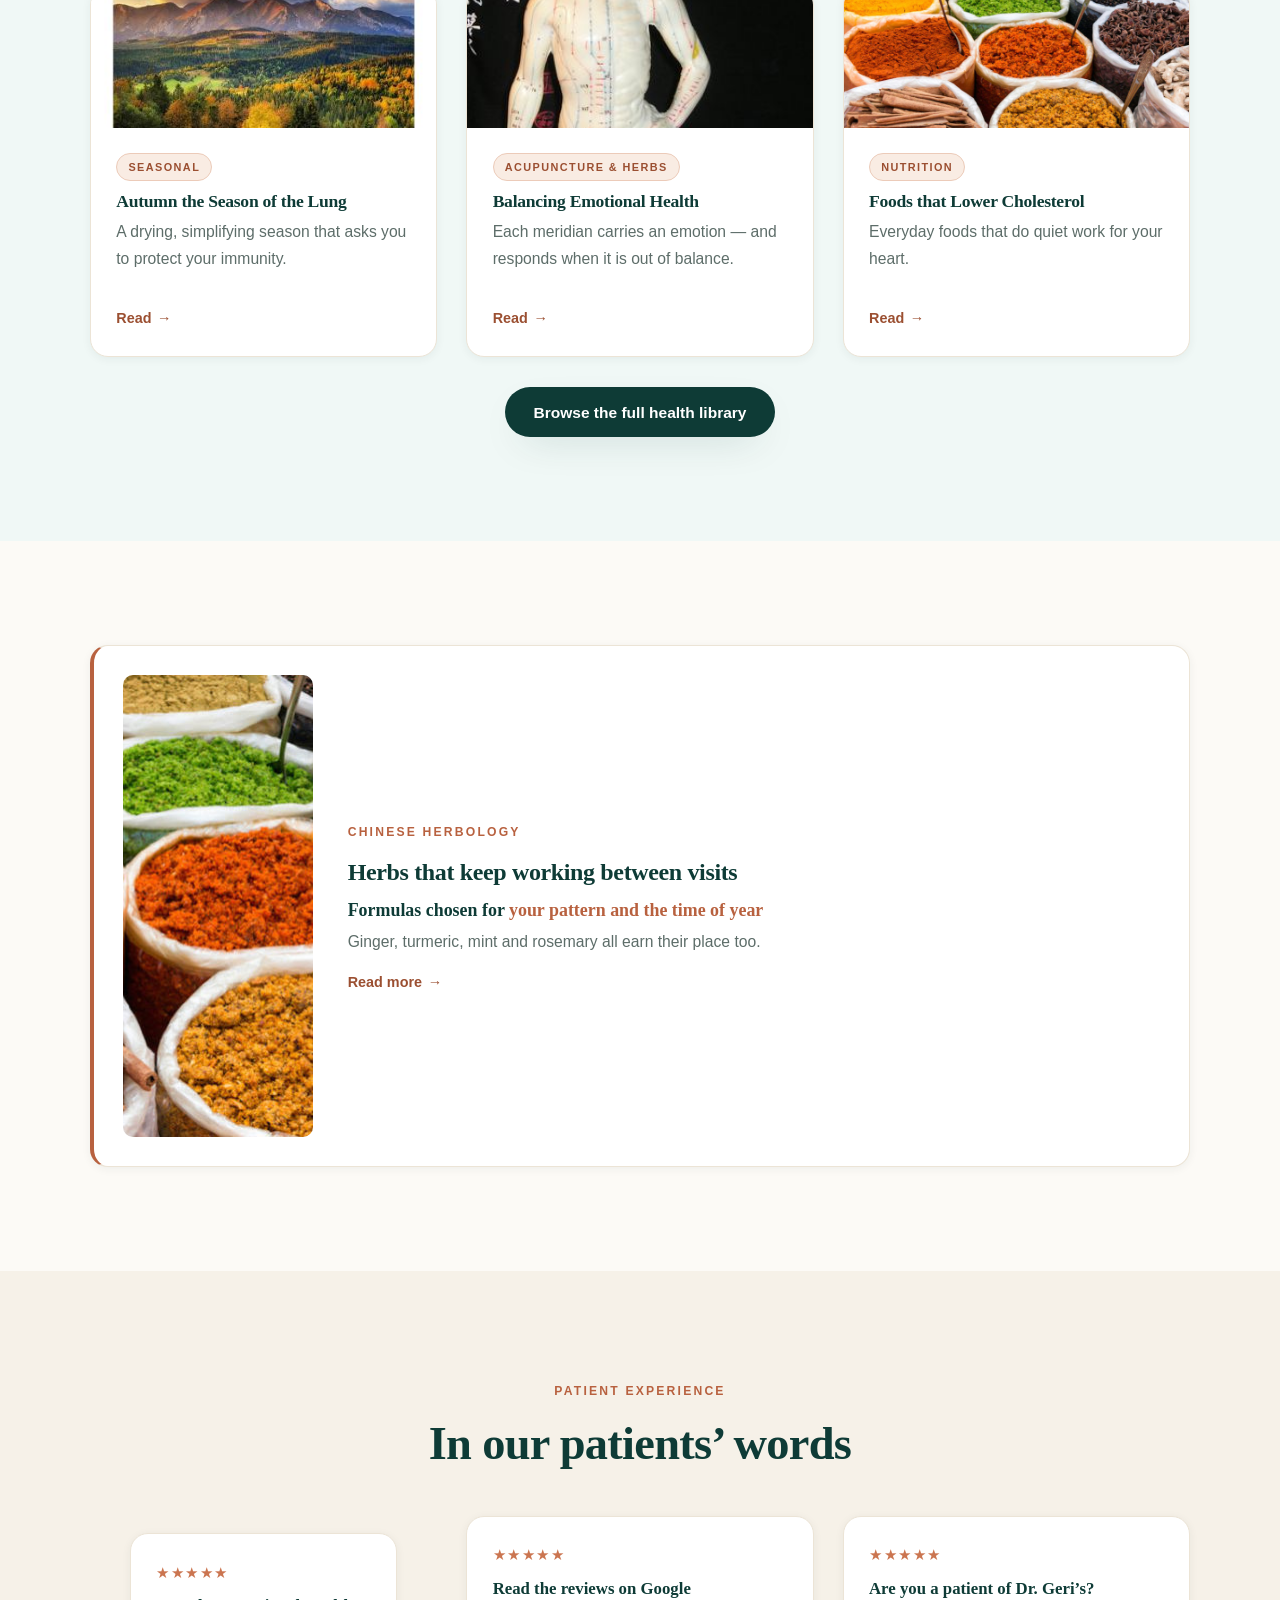
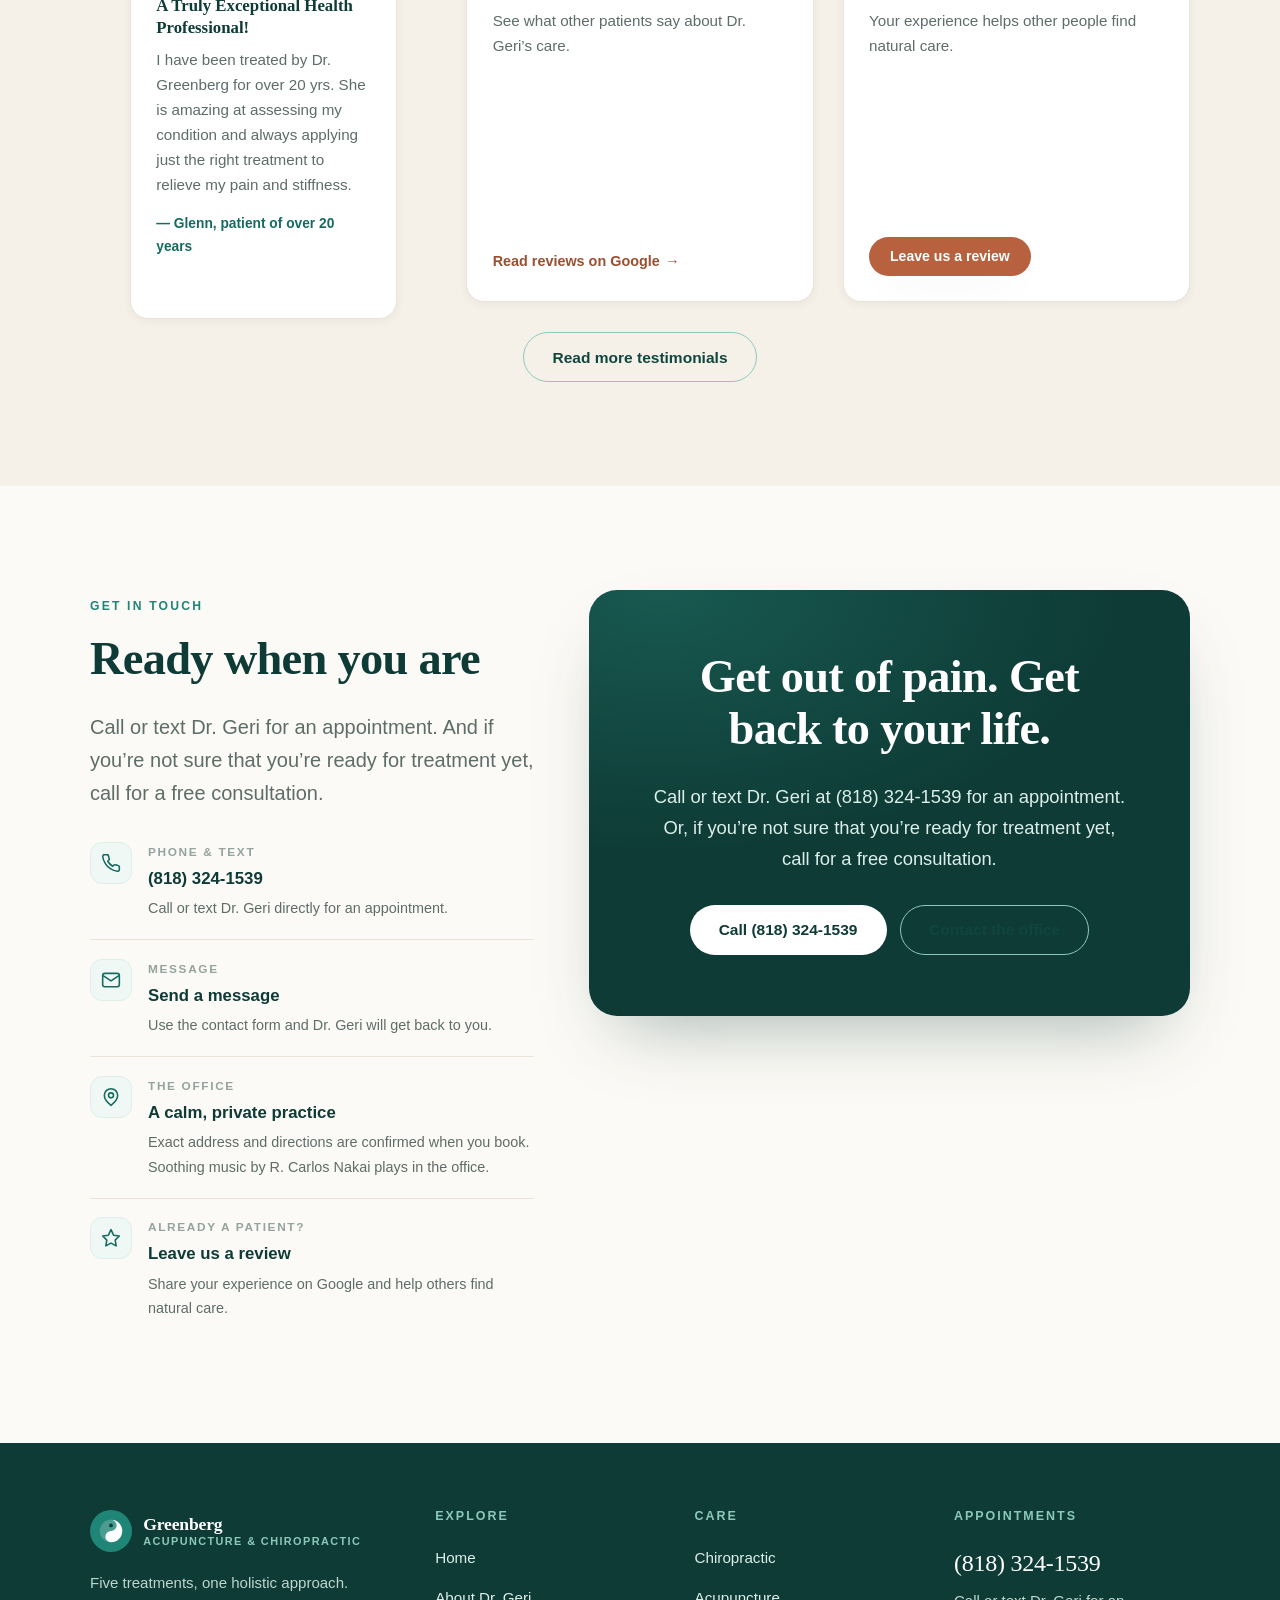
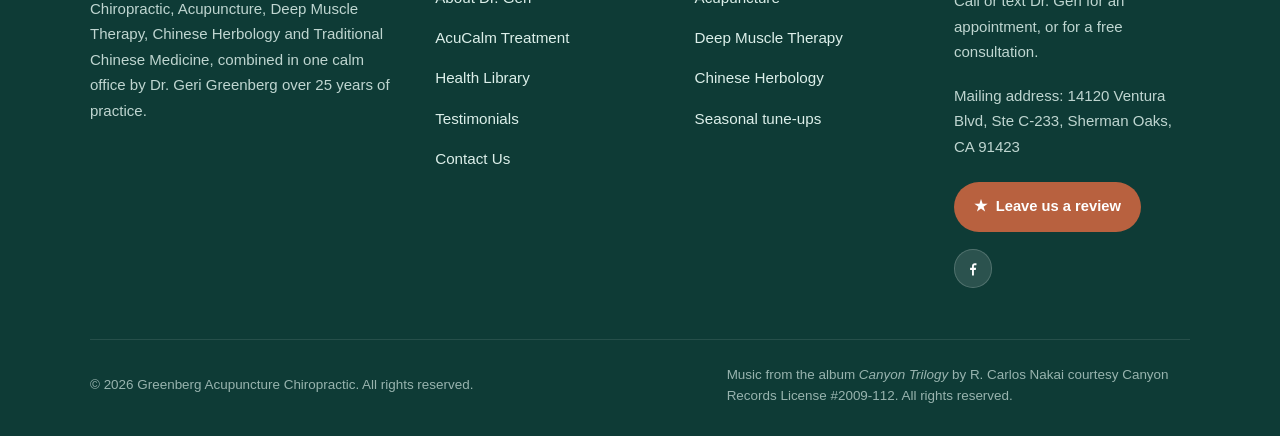
==== commit 208569de: "edit: Bounded corrective follow-up to succeeded original edit 3a39a0c0-79f1-47" ====
--- a/index.html
+++ b/index.html
@@ -328,6 +328,10 @@
 
         <article class="card reveal">
           <div class="card__top">
+            <span class="yinyang yinyang--chip yinyang--rust" role="img"
+                  aria-label="Yin-yang emblem, the symbol of the AcuCalm Treatment">
+              <svg viewBox="0 0 64 64" fill="none" aria-hidden="true"><circle cx="32" cy="32" r="30" fill="currentColor" opacity=".18"/><path d="M32 2a30 30 0 0 1 0 60 15 15 0 0 1 0-30 15 15 0 0 0 0-30z" fill="currentColor"/><circle cx="32" cy="17" r="5" fill="#f9ece3"/><circle cx="32" cy="47" r="5" fill="currentColor"/></svg>
+            </span>
             <img class="card__thumb" src="/images/source/acucalm-resting.png"
                  alt="AcuCalm treatment"
                  width="320" height="320" loading="lazy">
@@ -488,9 +492,7 @@
             Your experience helps other people find natural care.
           </p>
           <p style="margin-top:auto;padding-top:1rem;">
-            <a class="btn btn--rust btn--sm"
-               href="https://www.google.com/maps/search/?api=1&amp;query=Greenberg+Acupuncture+%26+Chiropractic+Sherman+Oaks+CA"
-               target="_blank" rel="noopener">Leave us a review</a>
+            <a class="btn btn--rust btn--sm" href="/review">Leave us a review</a>
           </p>
         </div>
       </div>
@@ -551,8 +553,7 @@
               <div>
                 <div class="info-list__label">Already a patient?</div>
                 <div class="info-list__value">
-                  <a href="https://www.google.com/maps/search/?api=1&amp;query=Greenberg+Acupuncture+%26+Chiropractic+Sherman+Oaks+CA"
-                     target="_blank" rel="noopener">Leave us a review</a>
+                  <a href="/review">Leave us a review</a>
                 </div>
                 <div class="info-list__note">Share your experience on Google and help others find natural care.</div>
               </div>
@@ -627,8 +628,7 @@
         <a class="footer-phone" href="tel:+18183241539">(818) 324-1539</a>
         <p style="margin-bottom:1.1rem;">Call or text Dr. Geri for an appointment, or for a free consultation.</p>
         <p style="margin-bottom:1.1rem;">Mailing address: 14120 Ventura Blvd, Ste C-233, Sherman Oaks, CA 91423</p>
-        <a class="footer-review" href="https://www.google.com/maps/search/?api=1&amp;query=Greenberg+Acupuncture+%26+Chiropractic+Sherman+Oaks+CA"
-           target="_blank" rel="noopener">
+        <a class="footer-review" href="/review">
           <span aria-hidden="true">★</span> Leave us a review
         </a>
         <div class="footer-social">
--- a/assets/css/styles.css
+++ b/assets/css/styles.css
@@ -929,6 +929,21 @@
 }
 .yinyang svg { width: 62%; height: auto; display: block; }
 
+/* Card-sized emblem that sits in a .card__top row next to the badge and thumbnail. */
+.yinyang--chip {
+  flex: none;
+  width: 48px;
+  height: 48px;
+  max-width: none;
+  margin-inline: 0;
+}
+/* Terracotta variant (AcuCalm card on the home page). */
+.yinyang--rust {
+  color: var(--rust-600);
+  background: radial-gradient(circle at 50% 50%, var(--rust-100), var(--rust-200));
+  border-color: var(--rust-200);
+}
+
 /* ---------------- Background music toggle ---------------- */
 
 .music-toggle {
@@ -1546,6 +1561,21 @@
 }
 .lib-card > .shot-frame { height: 140px; }
 
+/* Same screenshot as a 72px square card thumbnail: the photo window is scaled to
+   cover the square, so only the hands-on-head photograph shows. */
+.shot-frame--thumb {
+  flex: none;
+  width: 72px;
+  height: 72px;
+  border-radius: 16px;
+  border: 1px solid var(--sand-200);
+}
+.shot-frame--scalp.shot-frame--thumb > img {
+  width: 195.2%;
+  left: -35.9%;
+  margin-top: -69%;
+}
+
 /* ---------------- Small supporting photo inside a card ---------------- */
 .card__photo {
   display: block;
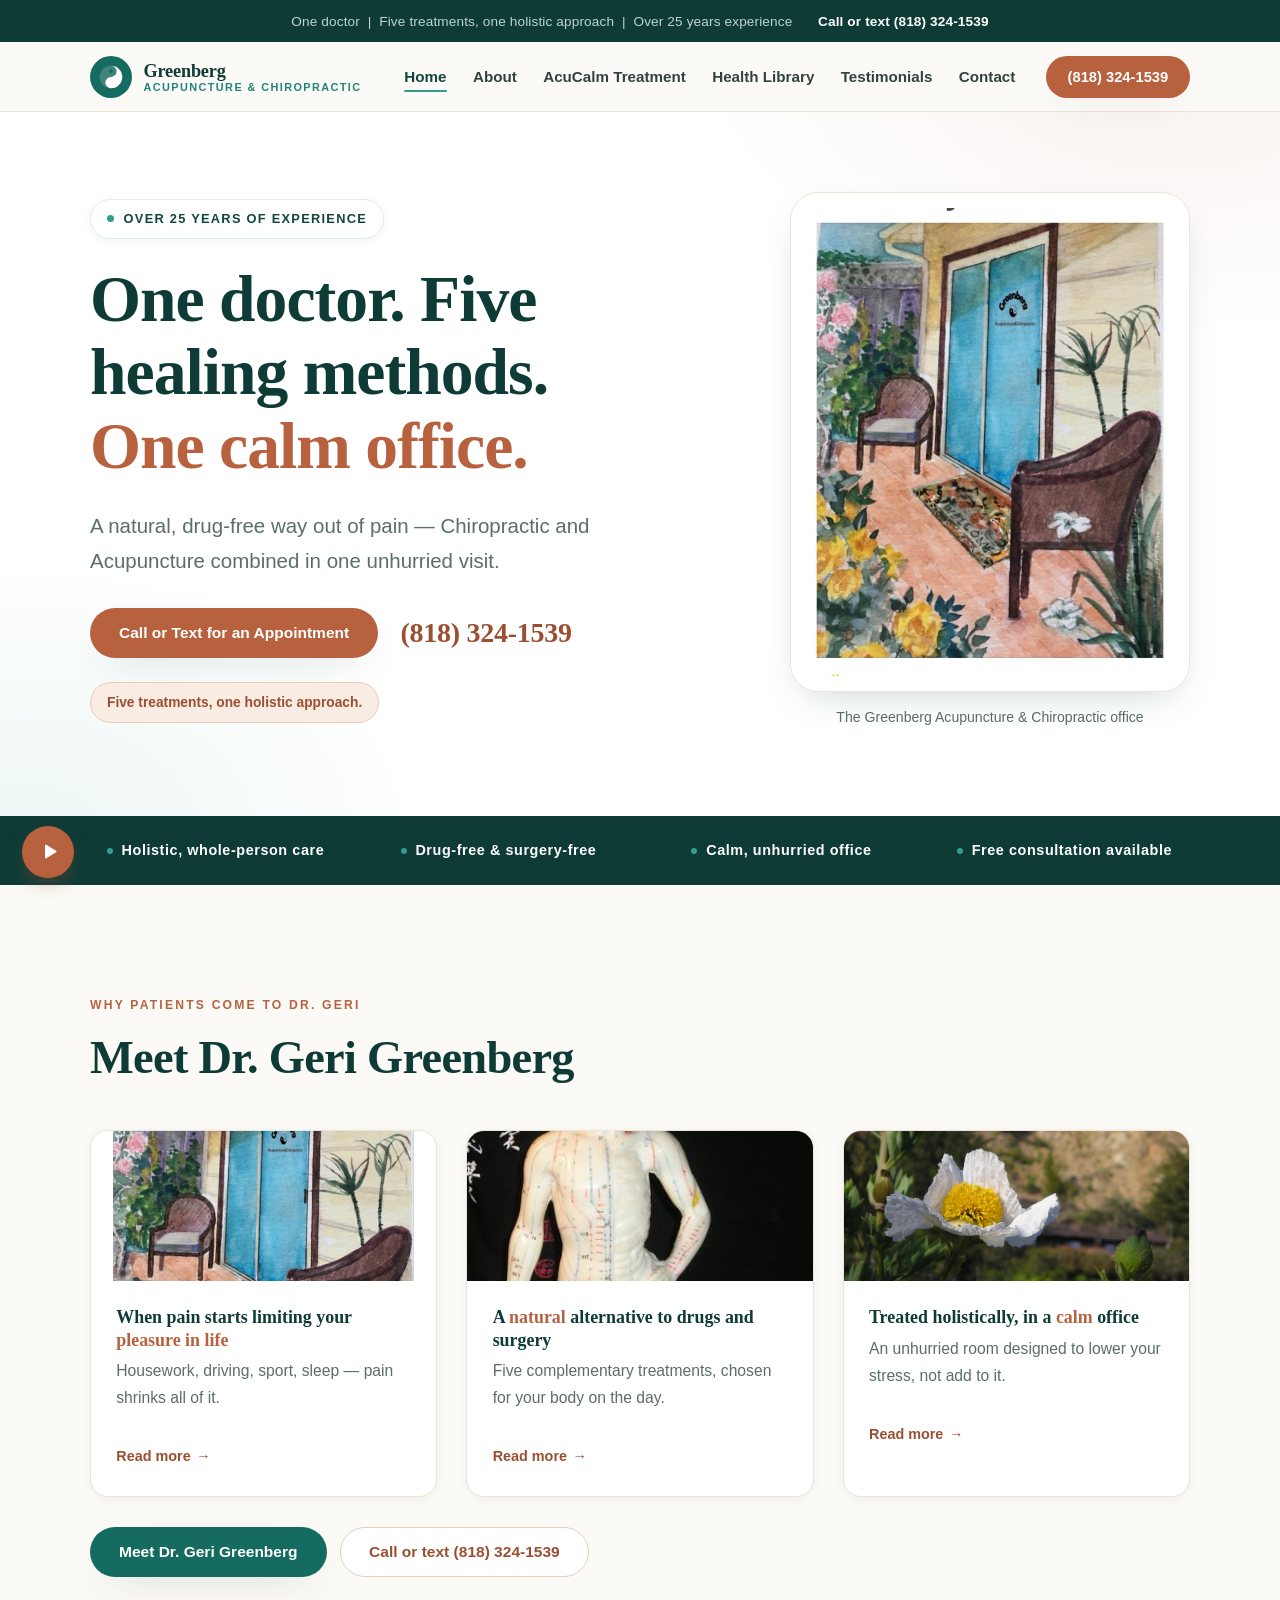
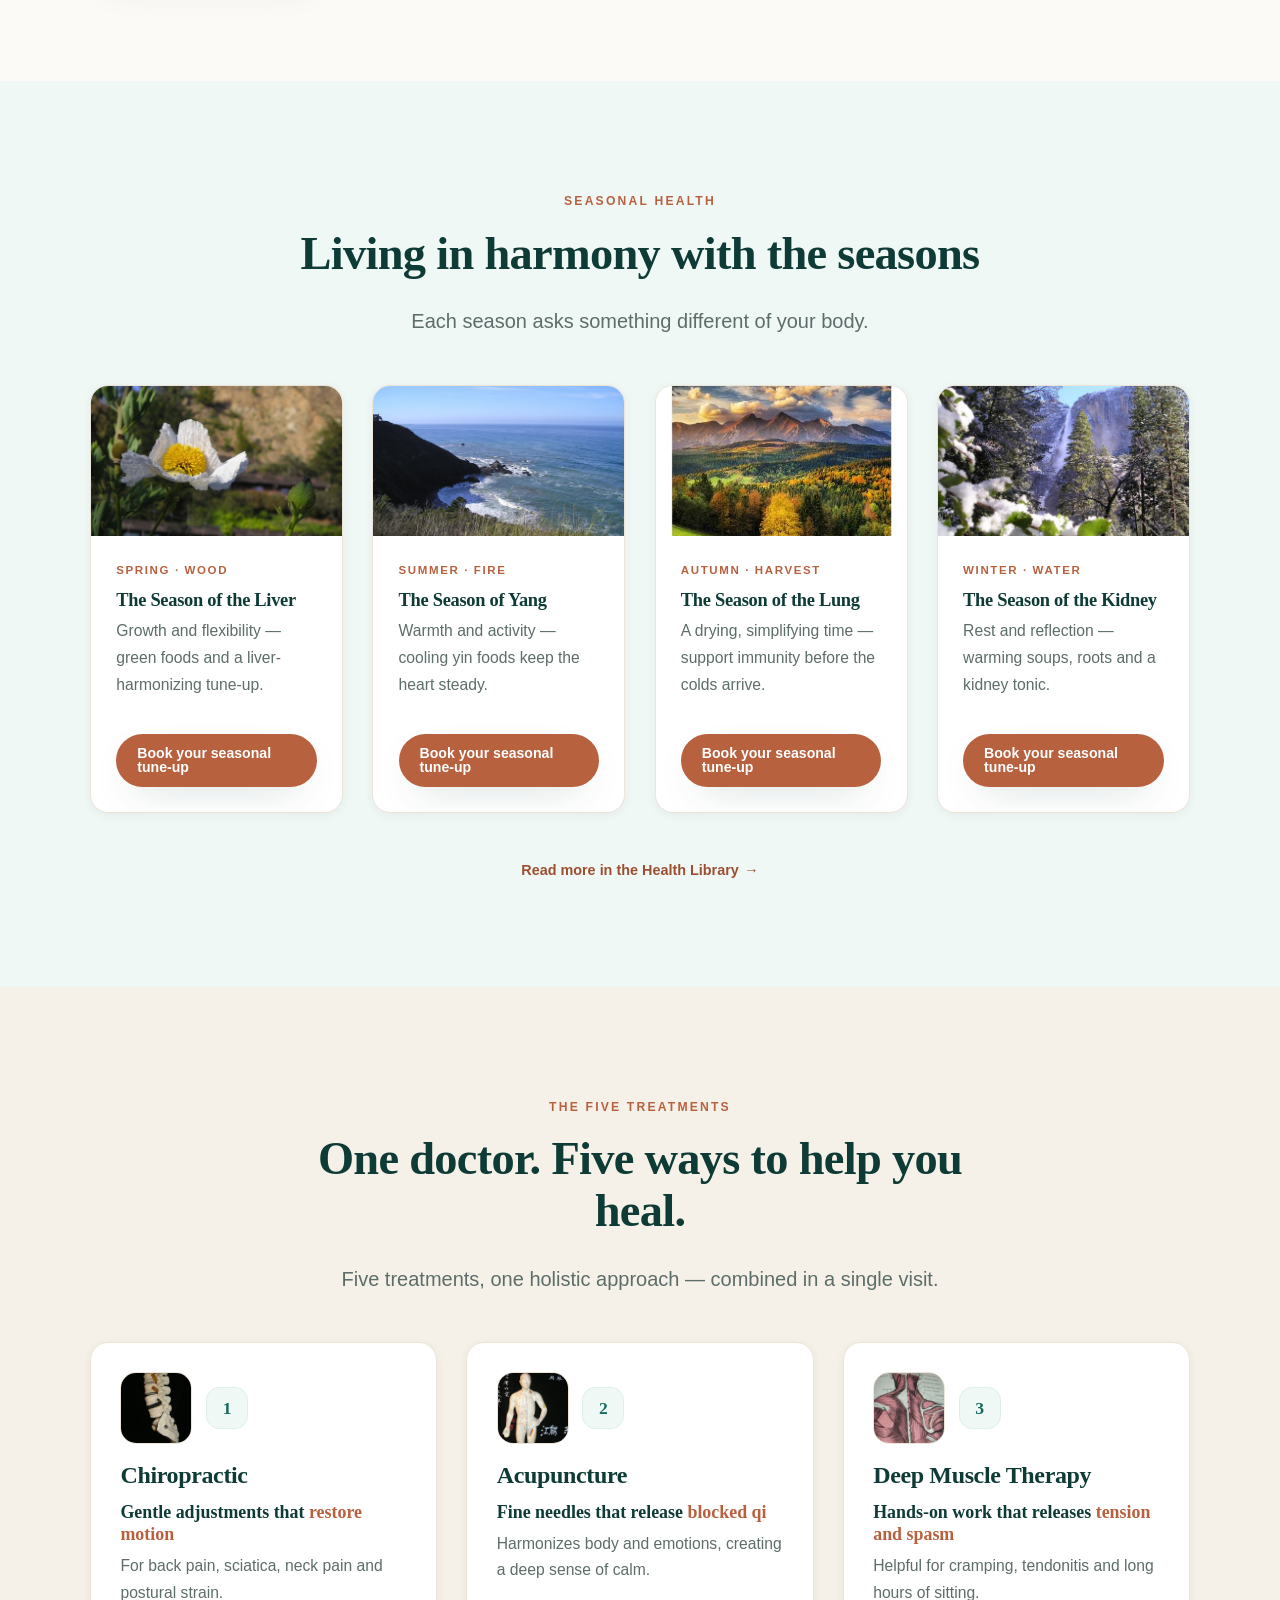
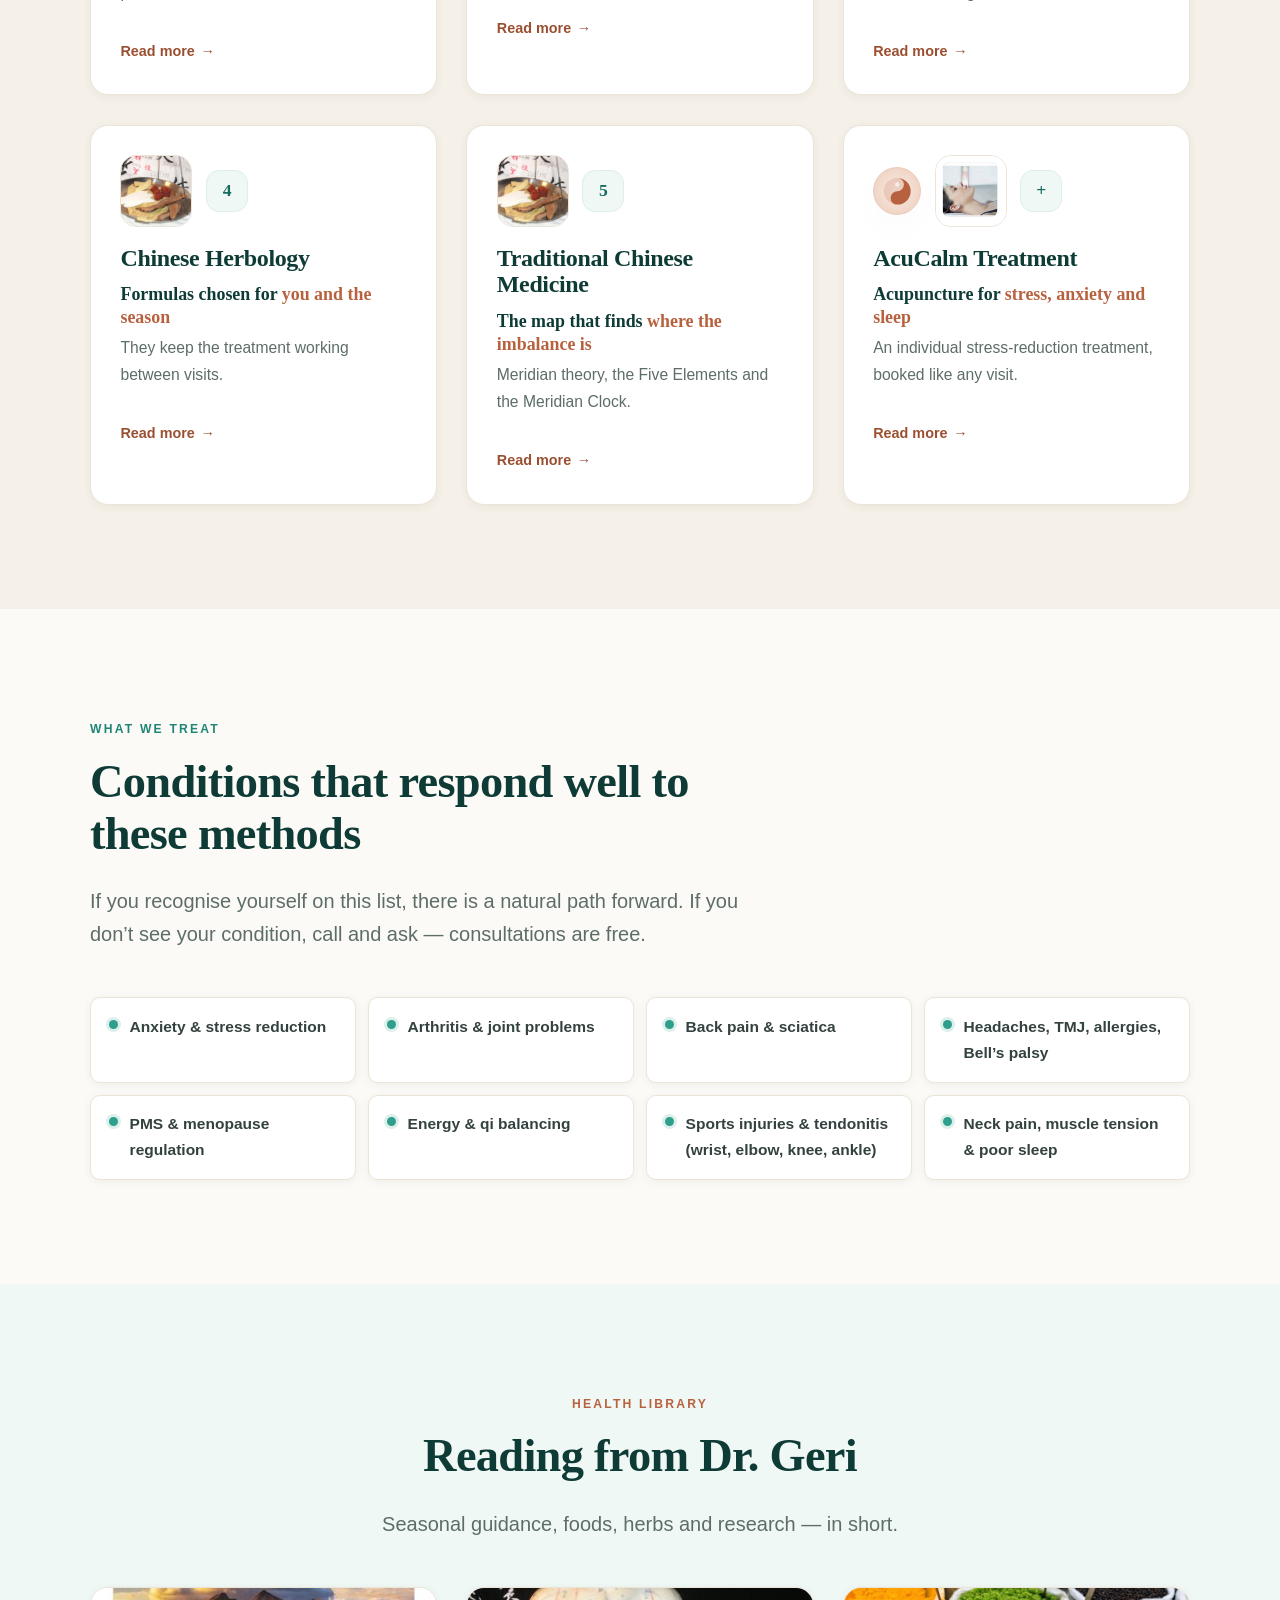
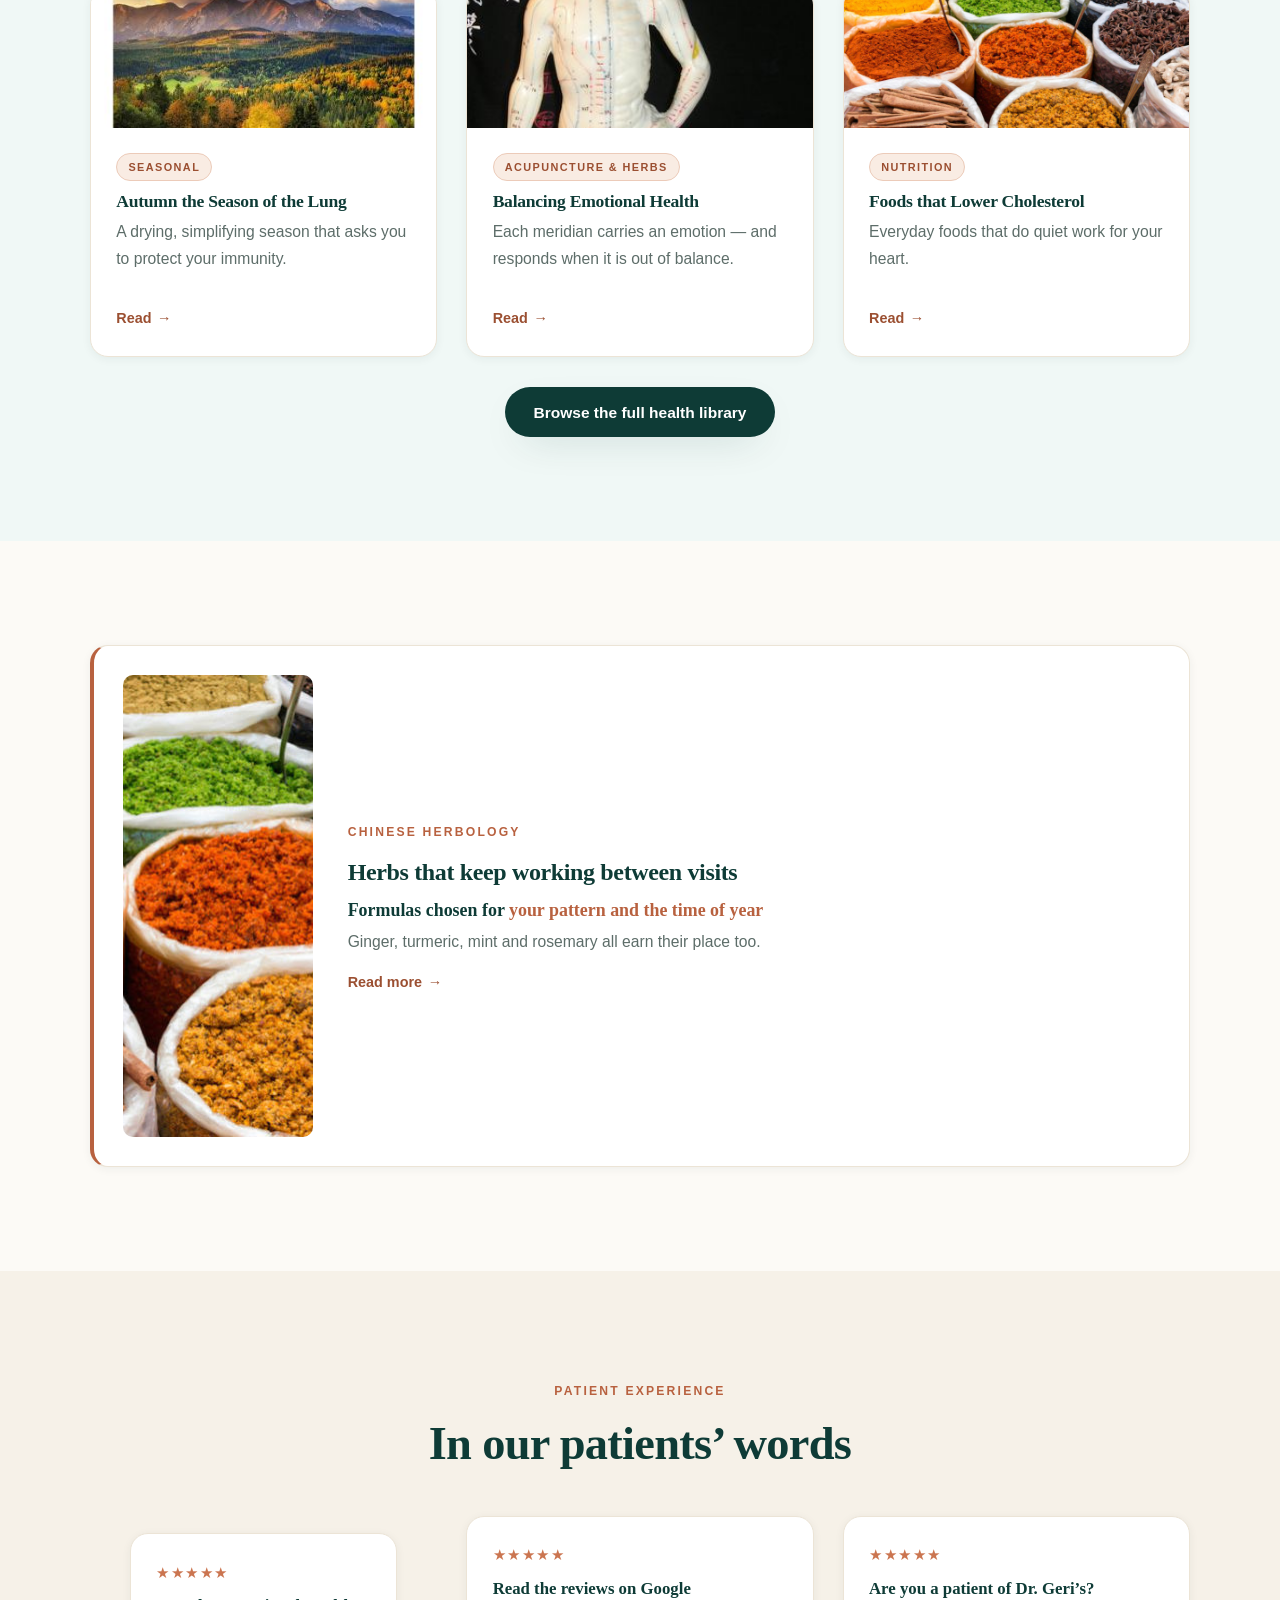
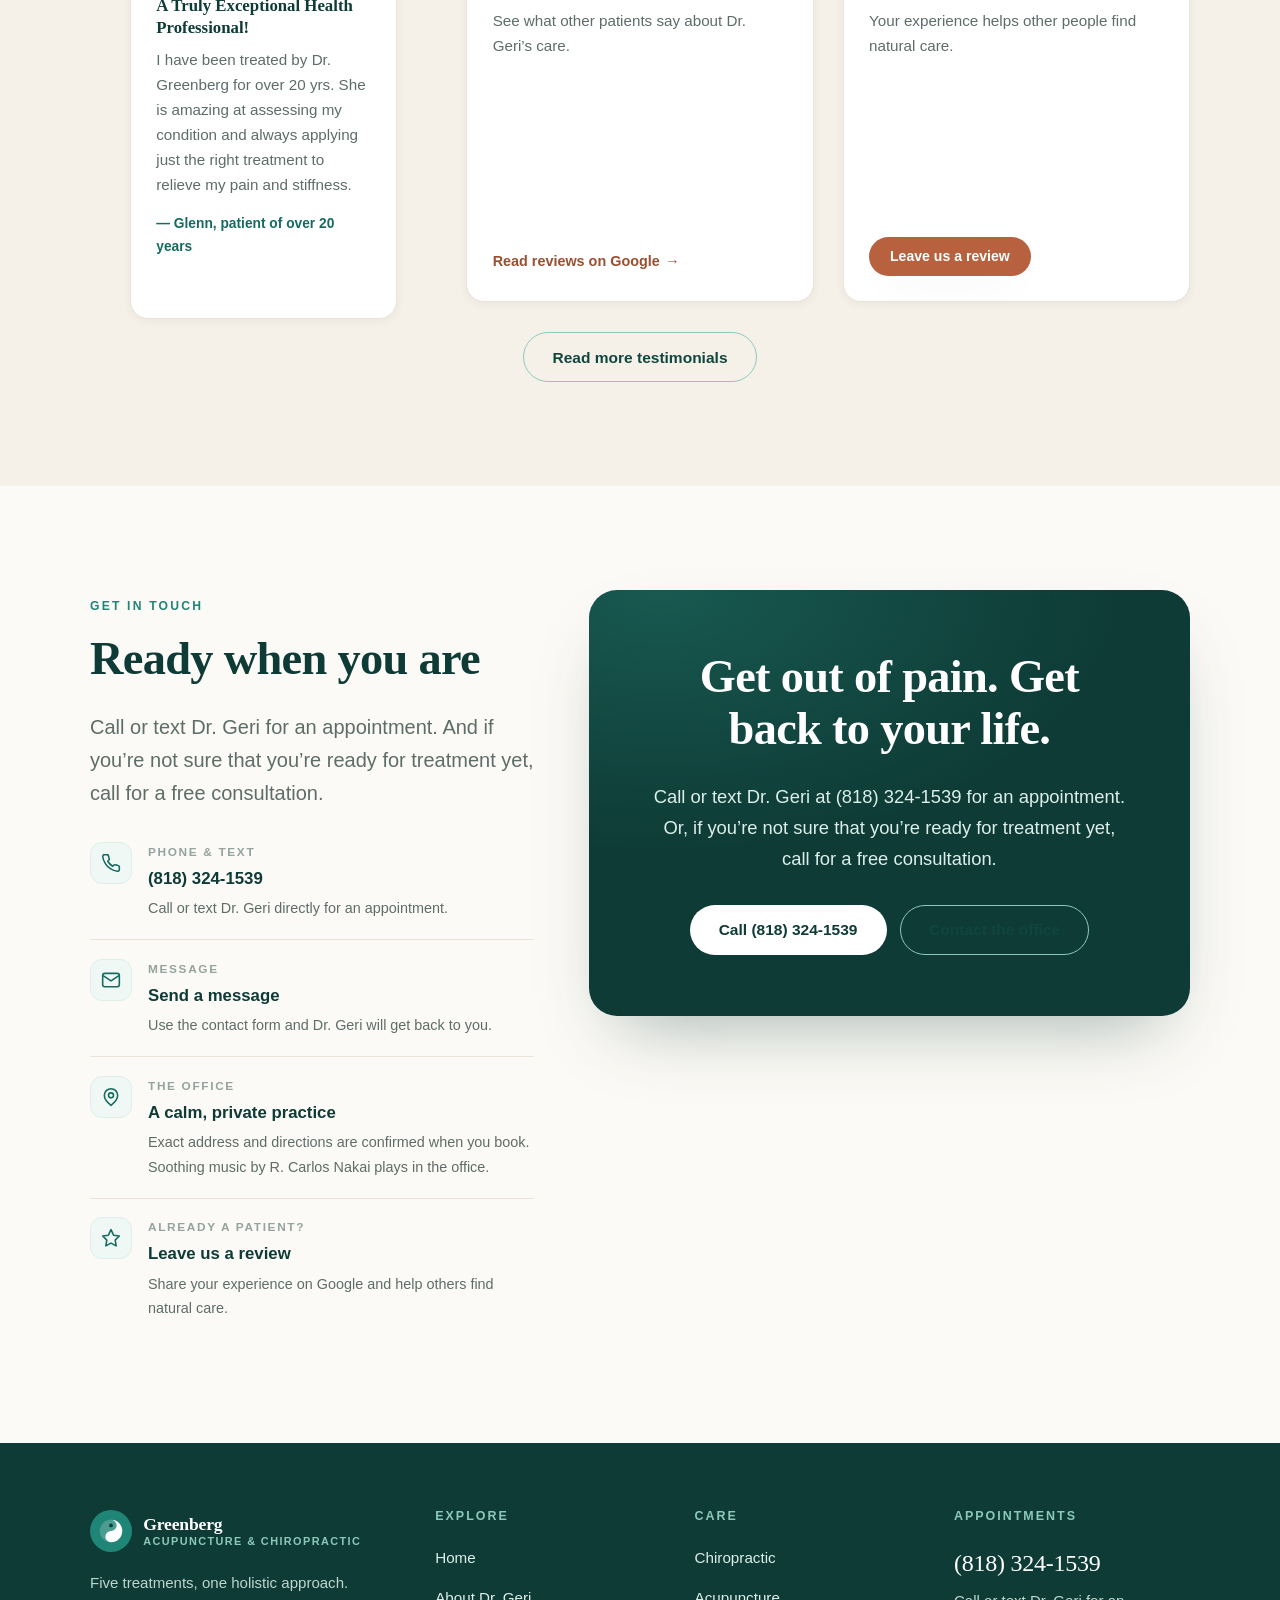
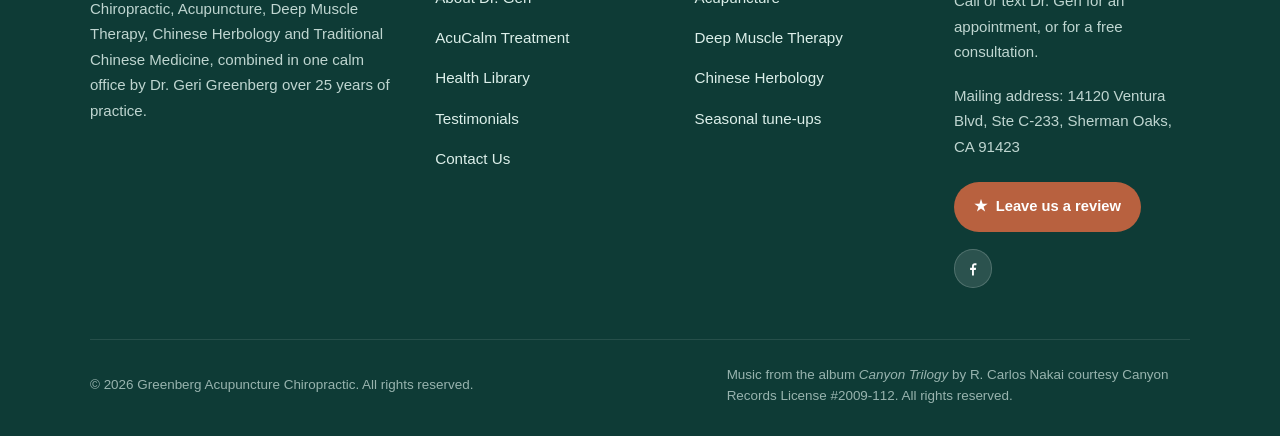
==== commit ec026fc7: "edit: Read latest main first. Apply ONLY this authorized exact photo repair to Replace all eight /im" ====
--- a/index.html
+++ b/index.html
@@ -13,12 +13,12 @@
 <meta property="og:site_name" content="Greenberg Acupuncture Chiropractic">
 <meta property="og:title" content="Greenberg Acupuncture Chiropractic | Five Treatments, One Holistic Approach">
 <meta property="og:description" content="A natural, holistic path out of pain. Chiropractic, Acupuncture, Deep Muscle Therapy, Chinese Herbology and Traditional Chinese Medicine with Dr. Geri Greenberg.">
-<meta property="og:image" content="/images/source/02-image3.jpg">
+<meta property="og:image" content="/images/source/new-office-watercolor.png">
 <meta property="og:url" content="/">
 <meta name="twitter:card" content="summary_large_image">
 <meta name="twitter:title" content="Greenberg Acupuncture Chiropractic | Five Treatments, One Holistic Approach">
 <meta name="twitter:description" content="A natural, holistic path out of pain with Dr. Geri Greenberg. Over 25 years of experience.">
-<meta name="twitter:image" content="/images/source/02-image3.jpg">
+<meta name="twitter:image" content="/images/source/new-office-watercolor.png">
 <link rel="icon" href="/favicon.svg" type="image/svg+xml">
 <link rel="apple-touch-icon" href="/favicon.svg">
 <link rel="stylesheet" href="/assets/css/styles.css">
@@ -31,7 +31,7 @@
   "description": "One doctor. Five healing methods. One calm office. Five treatments, one holistic approach, over 25 years of experience: Chiropractic, Acupuncture, Deep Muscle Therapy, Chinese Herbology and Traditional Chinese Medicine.",
   "url": "/",
   "telephone": "+1-818-324-1539",
-  "image": "/images/source/02-image3.jpg",
+  "image": "/images/source/new-office-watercolor.png",
   "address": {
     "@type": "PostalAddress",
     "name": "Mailing address",
@@ -145,7 +145,7 @@
       <div class="grid grid--3">
         <article class="card card--flush reveal">
           <div class="card__img door-crop">
-            <img src="/images/source/02-image3.jpg"
+            <img src="/images/source/new-office-watercolor.png"
                  alt="Illustration of the Greenberg Acupuncture &amp; Chiropractic office entrance"
                  width="640" height="876" loading="lazy">
           </div>
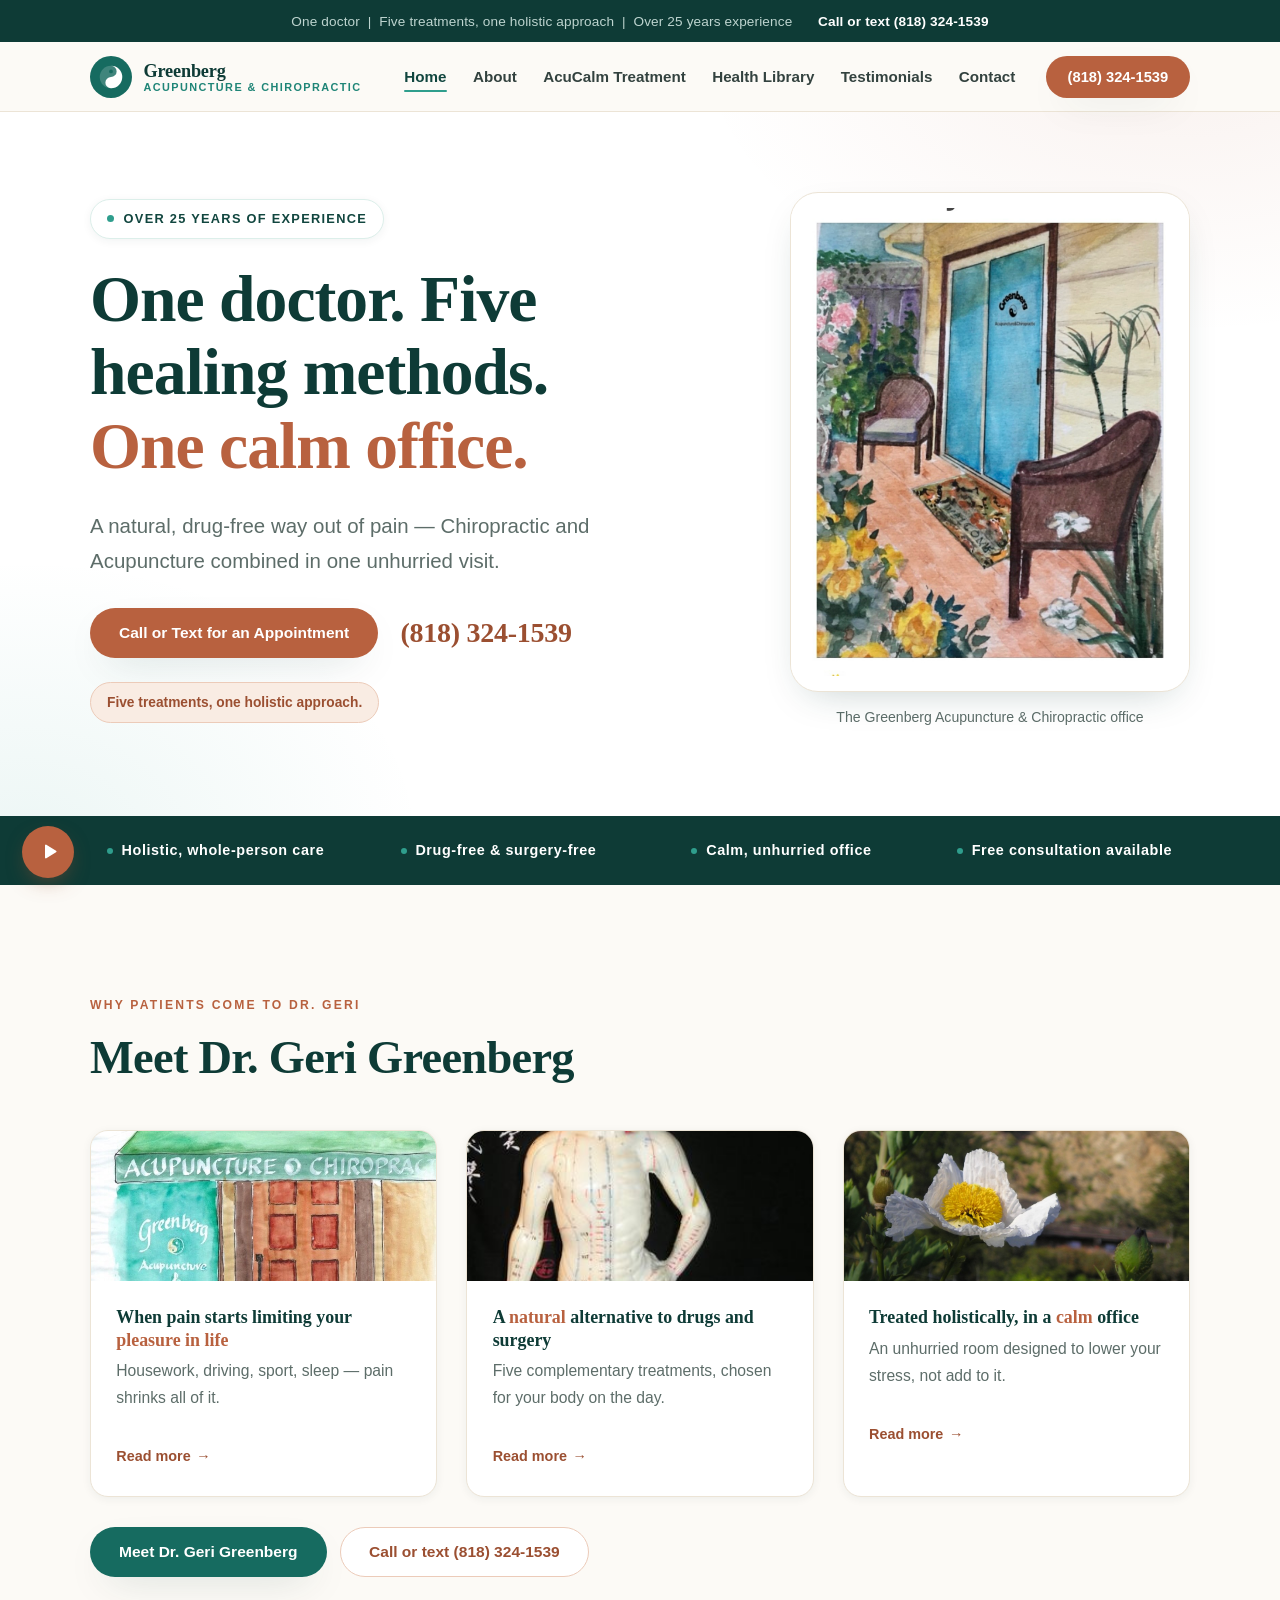
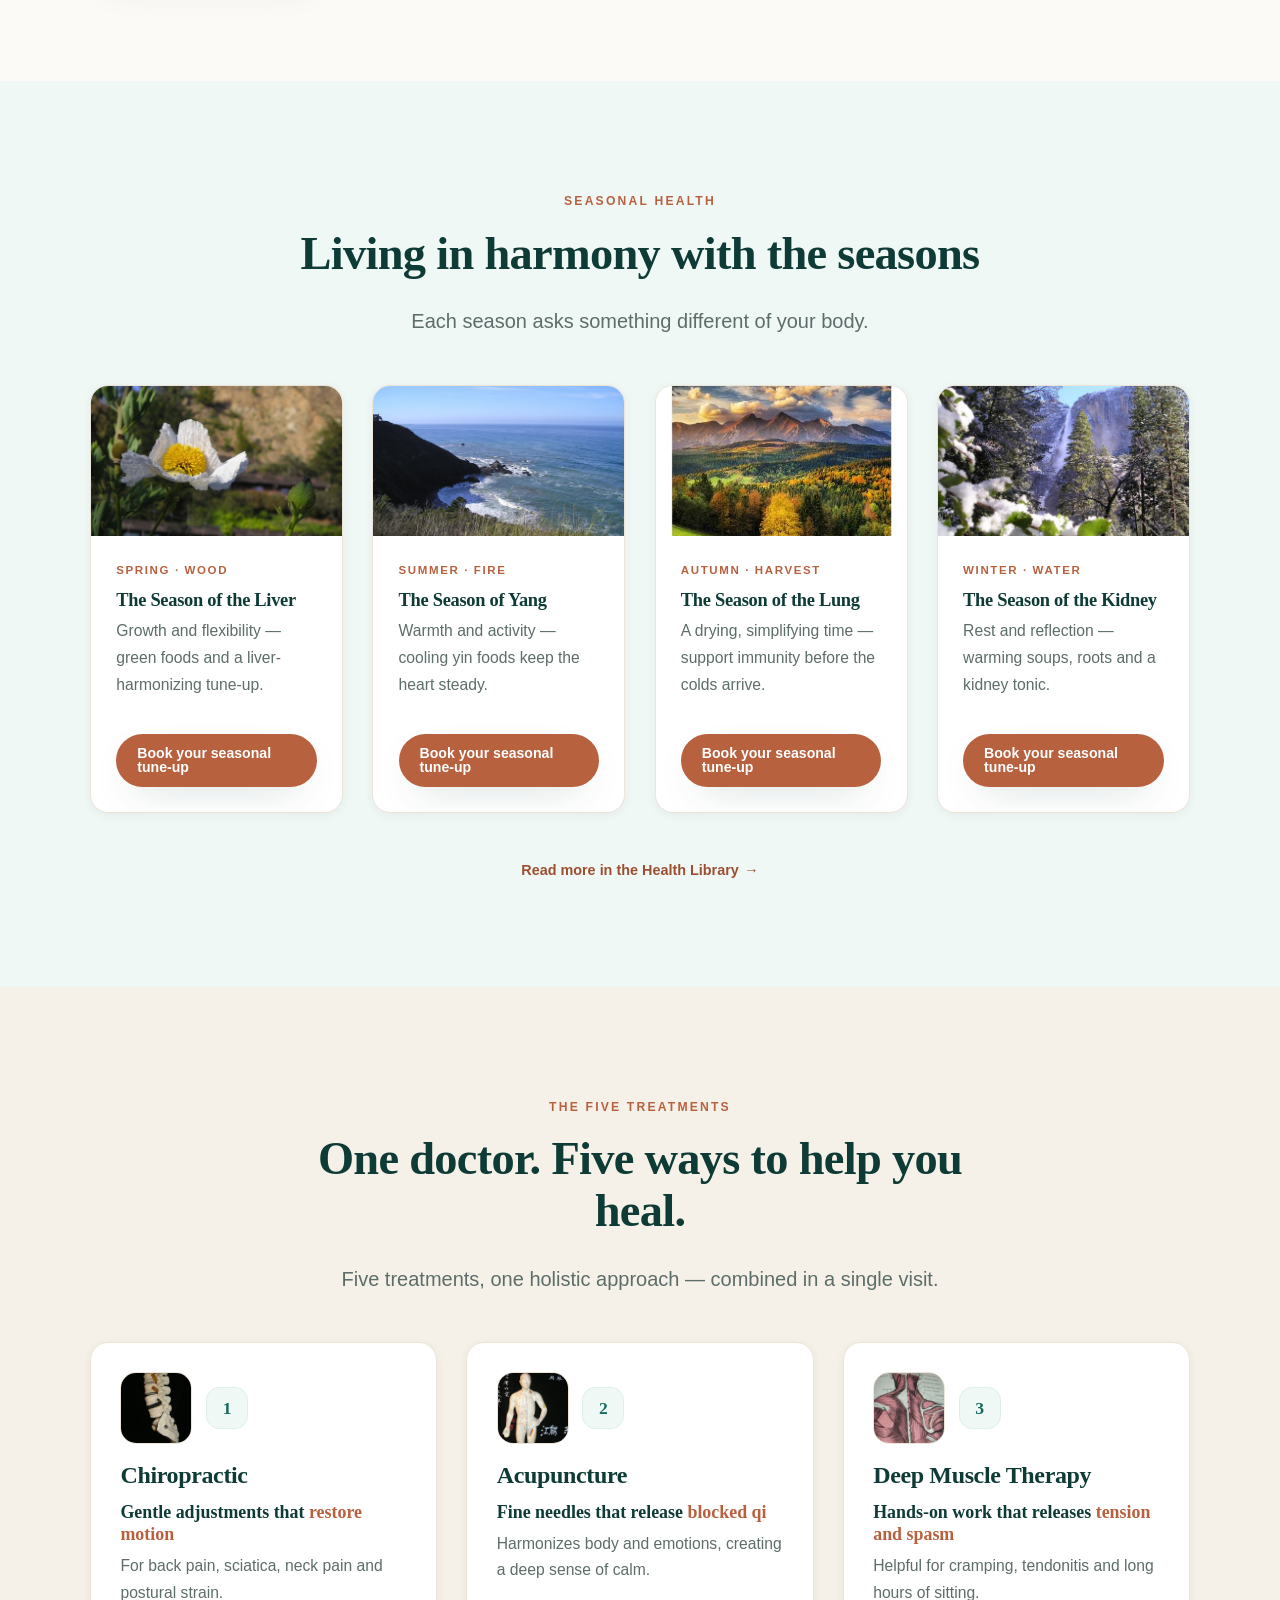
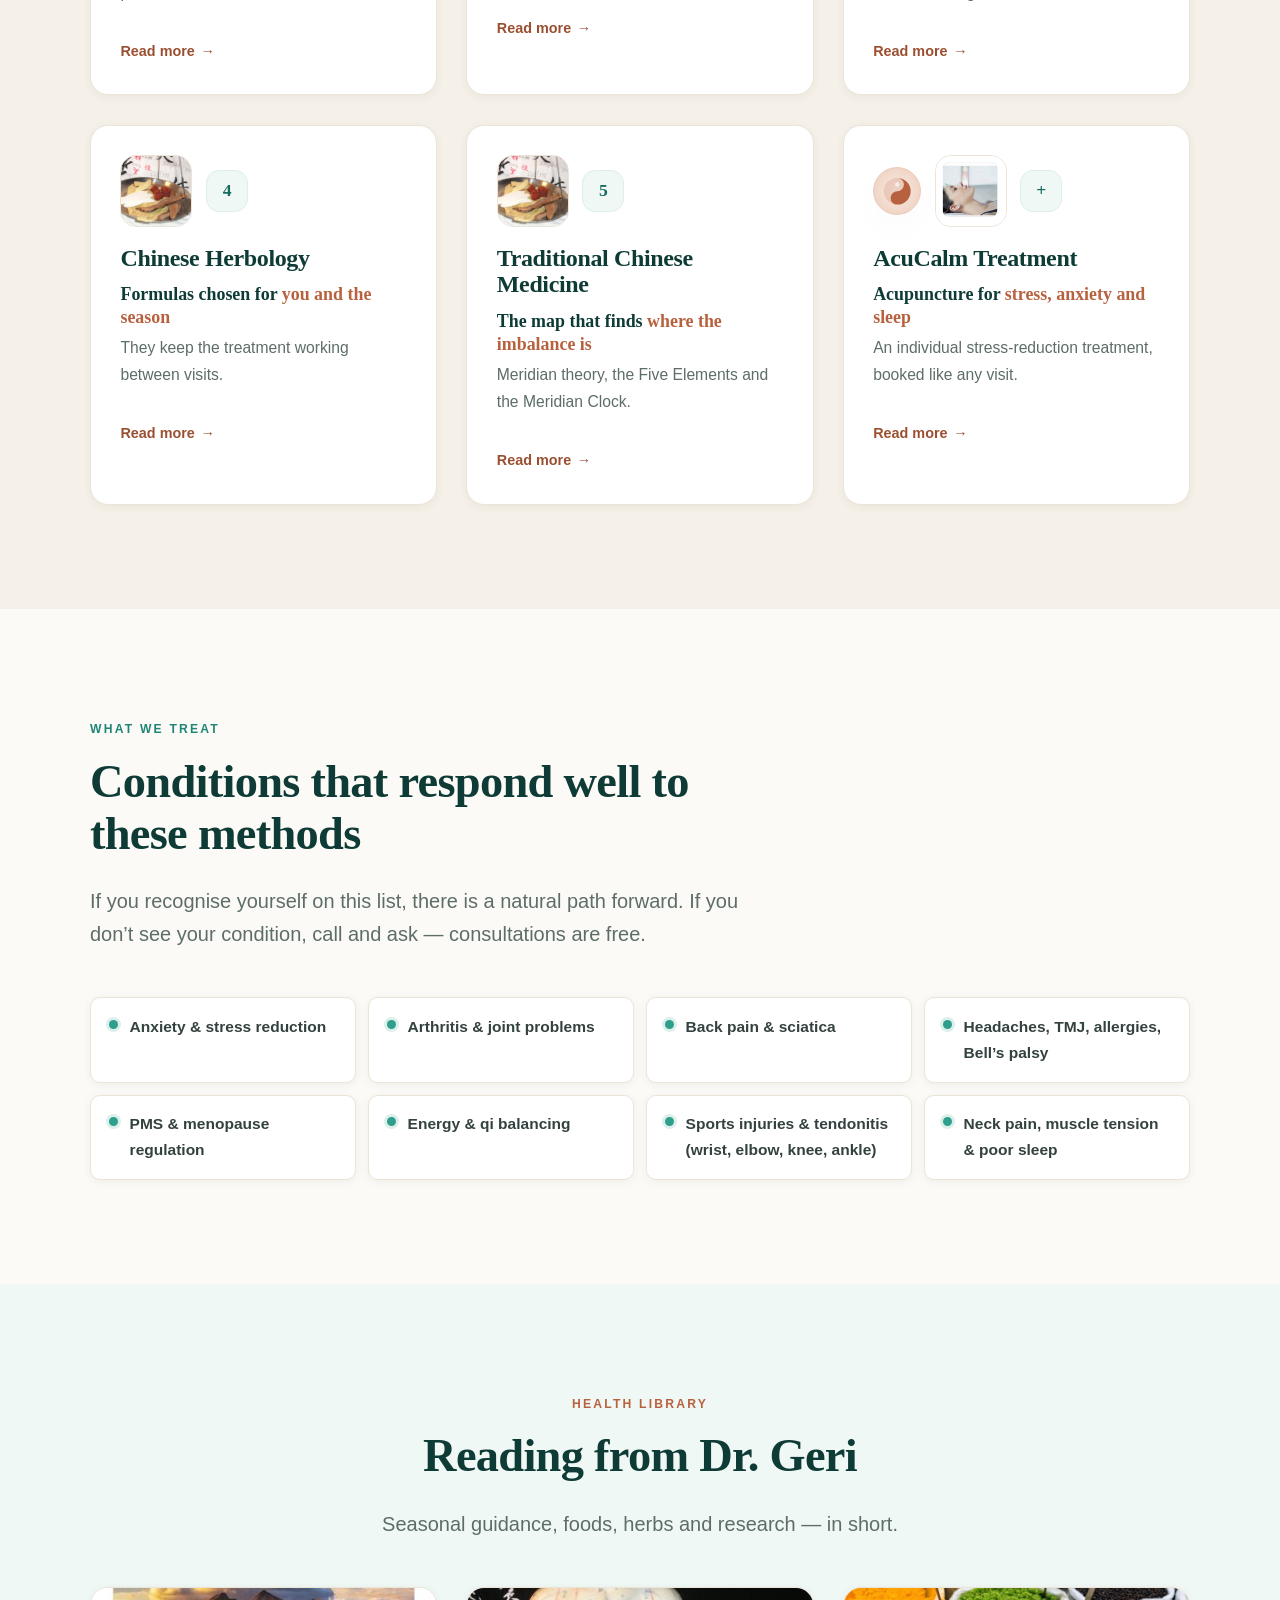
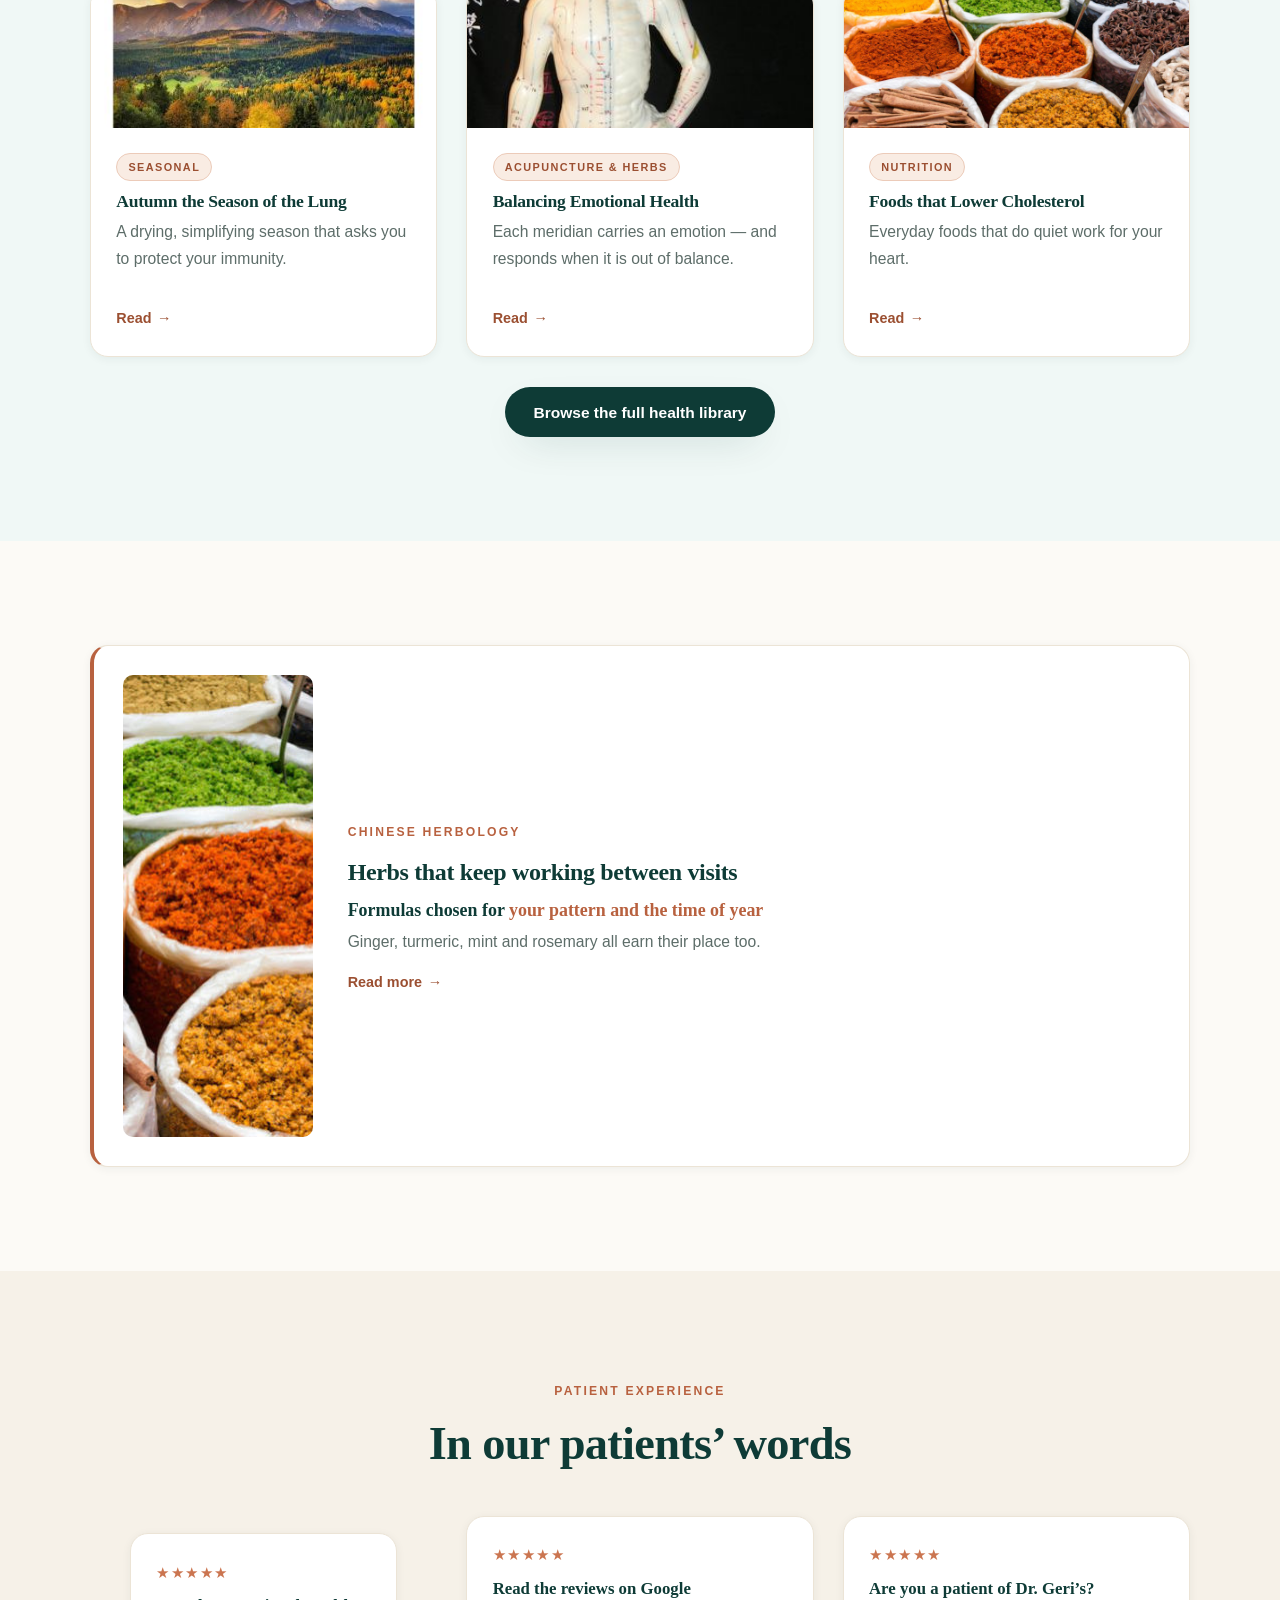
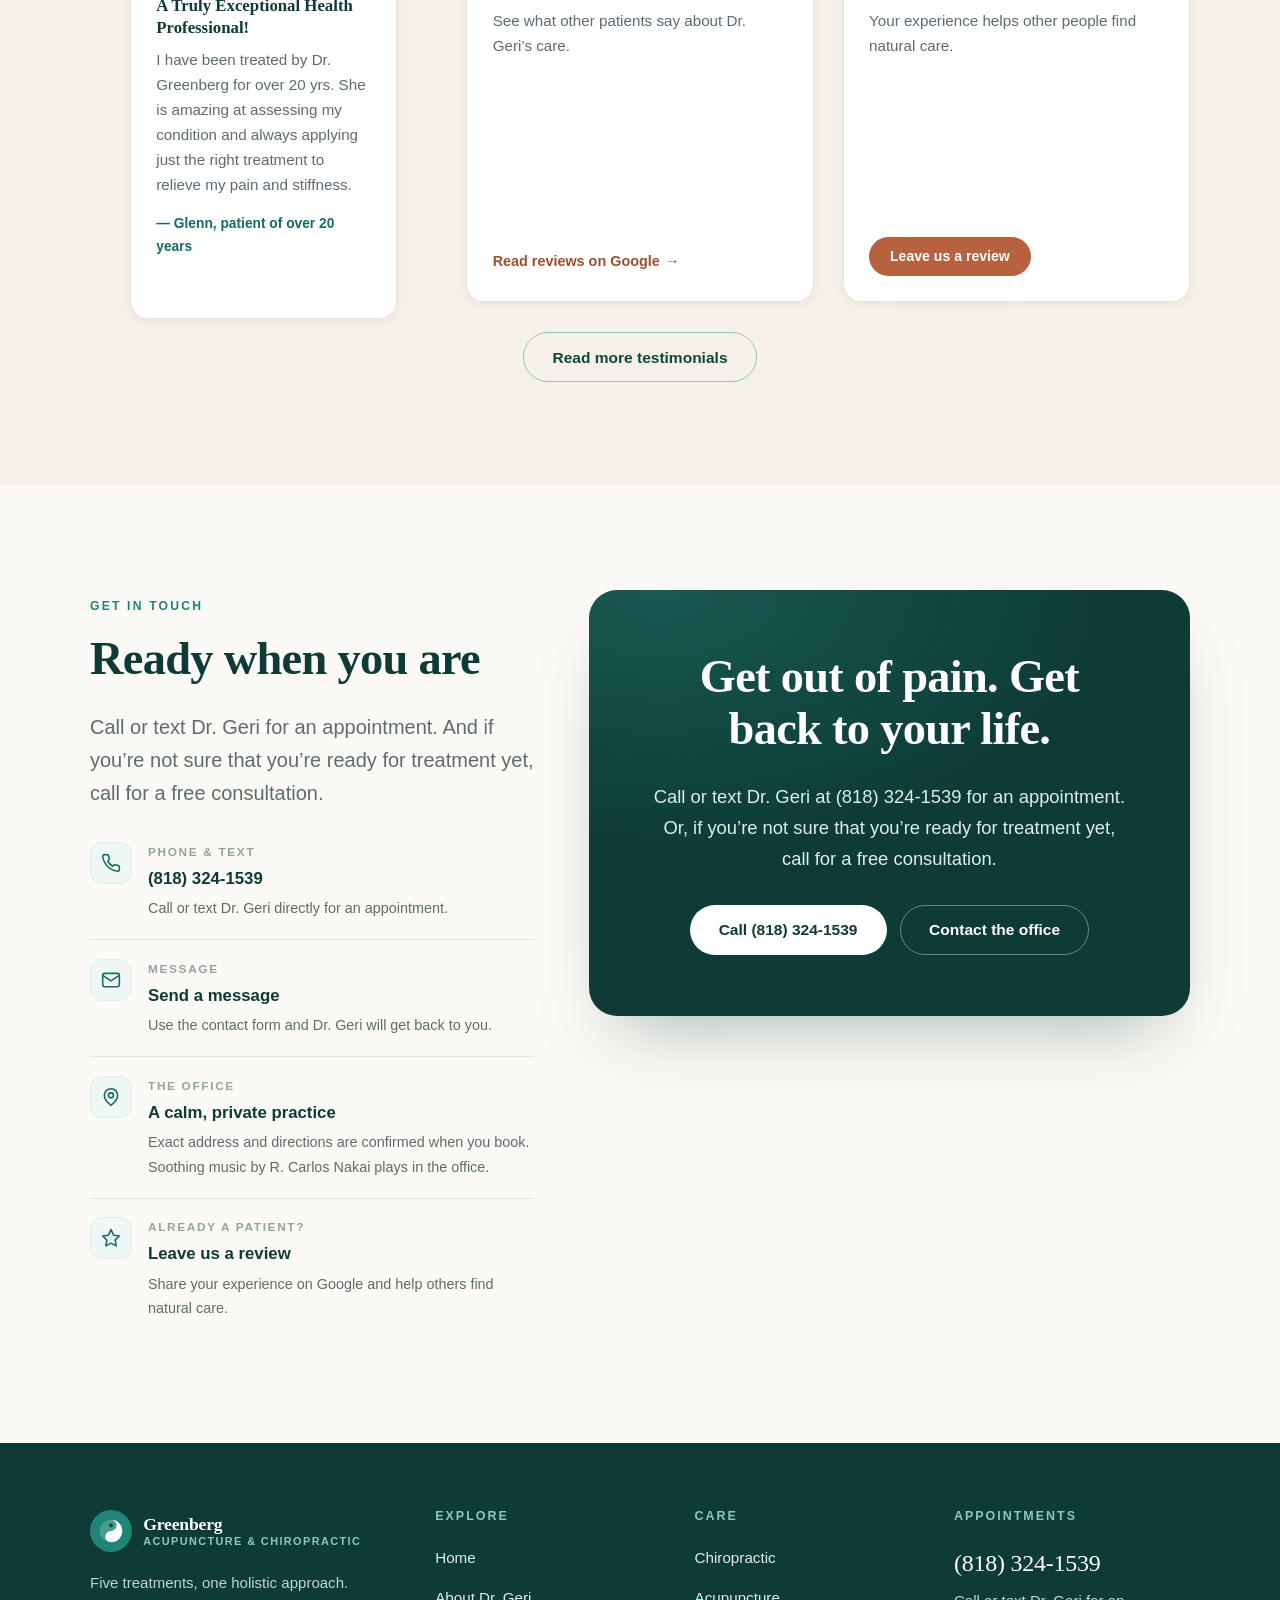
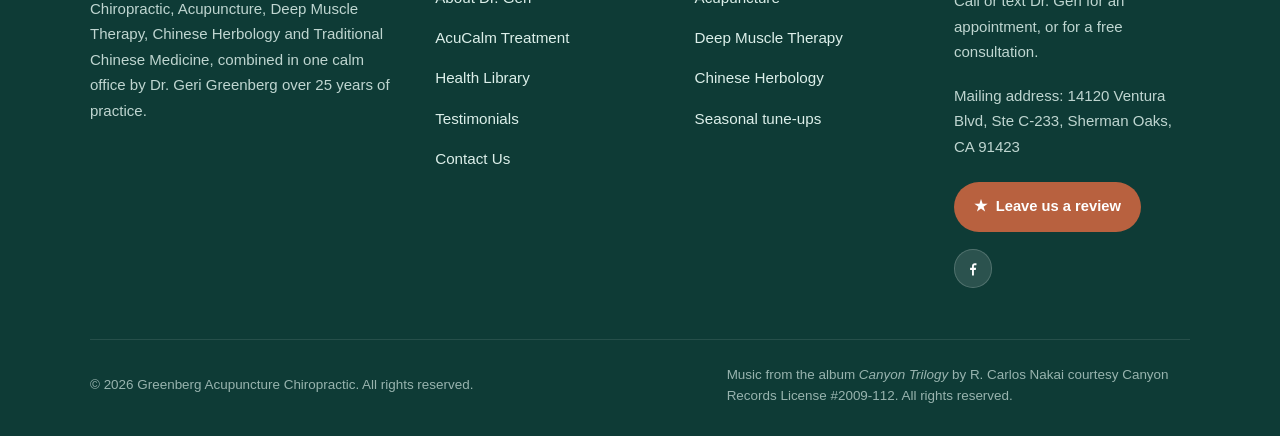
==== commit 56d91b61: "edit: Authorized small client corrections only; read latest main, preserve oth Restore old-office ar" ====
--- a/index.html
+++ b/index.html
@@ -145,8 +145,8 @@
       <div class="grid grid--3">
         <article class="card card--flush reveal">
           <div class="card__img door-crop">
-            <img src="/images/source/new-office-watercolor.png"
-                 alt="Illustration of the Greenberg Acupuncture &amp; Chiropractic office entrance"
+            <img src="/images/source/02-image3.jpg"
+                 alt="Watercolor of the old Greenberg Acupuncture &amp; Chiropractic office entrance: a green awning sign reading Acupuncture &middot; Chiropractic above a red panelled door, with a teal Greenberg sign and a potted ivy beside it"
                  width="640" height="876" loading="lazy">
           </div>
           <div class="card__body">
--- a/assets/css/styles.css
+++ b/assets/css/styles.css
@@ -1267,6 +1267,30 @@
   margin-inline: auto;
   font-size: clamp(1.02rem, .98rem + .3vw, 1.15rem);
 }
+/* Inline (non-button) phone links sit on the dark green band, where the global
+   jade link colour is unreadable. Keep them white and underlined in every state. */
+.cta-band a[href^="tel:"]:not(.btn) {
+  color: var(--white);
+  text-decoration: underline;
+}
+.cta-band a[href^="tel:"]:not(.btn):hover,
+.cta-band a[href^="tel:"]:not(.btn):focus,
+.cta-band a[href^="tel:"]:not(.btn):focus-visible {
+  color: var(--white);
+  text-decoration: underline;
+}
+/* Ghost buttons default to dark jade text/border — invisible on the dark band. */
+.cta-band .btn--ghost {
+  border-color: rgba(255, 255, 255, .38);
+  color: var(--white);
+}
+.cta-band .btn--ghost:hover,
+.cta-band .btn--ghost:focus,
+.cta-band .btn--ghost:focus-visible {
+  background: rgba(255, 255, 255, .1);
+  border-color: var(--white);
+  color: var(--white);
+}
 
 /* ---------------- Page header (interior) ---------------- */
 
@@ -1561,6 +1585,23 @@
 }
 .lib-card > .shot-frame { height: 140px; }
 
+/* The supplied AcuCalm resting photo is also a screenshot: the rounded photo sits at
+   source x 40..243, y 23..226 of 288 x 261. This frame shows only that square window
+   and clips the white margins around it. */
+.shot-frame--resting {
+  width: 100%;
+  max-width: 320px;
+  aspect-ratio: 1 / 1;
+  margin-inline: auto;
+  border-radius: var(--radius-lg);
+  box-shadow: var(--shadow);
+}
+.shot-frame--resting > img {
+  width: 141.18%;      /* 288 / 204 */
+  left: -19.61%;       /* -40 / 204 */
+  margin-top: -61.03%; /* centres the photo window (source y 23..226) in the frame */
+}
+
 /* Same screenshot as a 72px square card thumbnail: the photo window is scaled to
    cover the square, so only the hands-on-head photograph shows. */
 .shot-frame--thumb {
